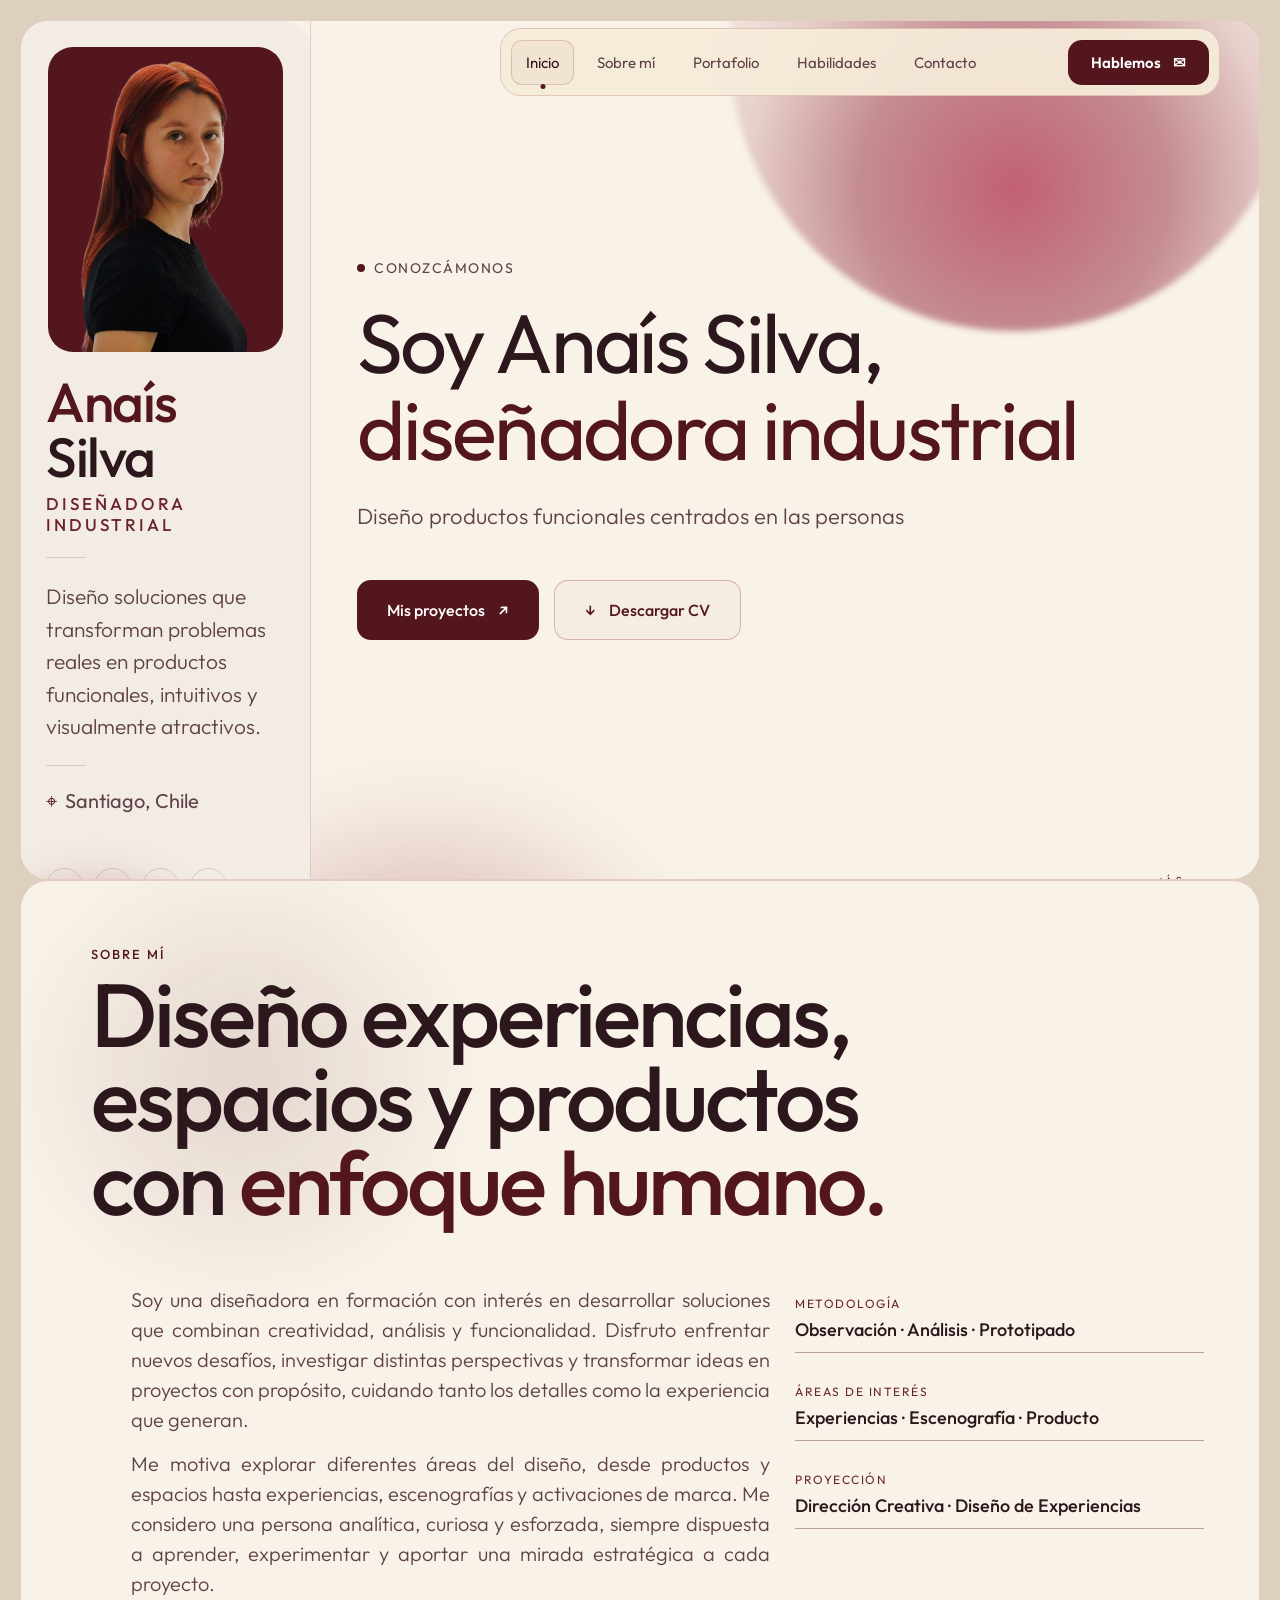
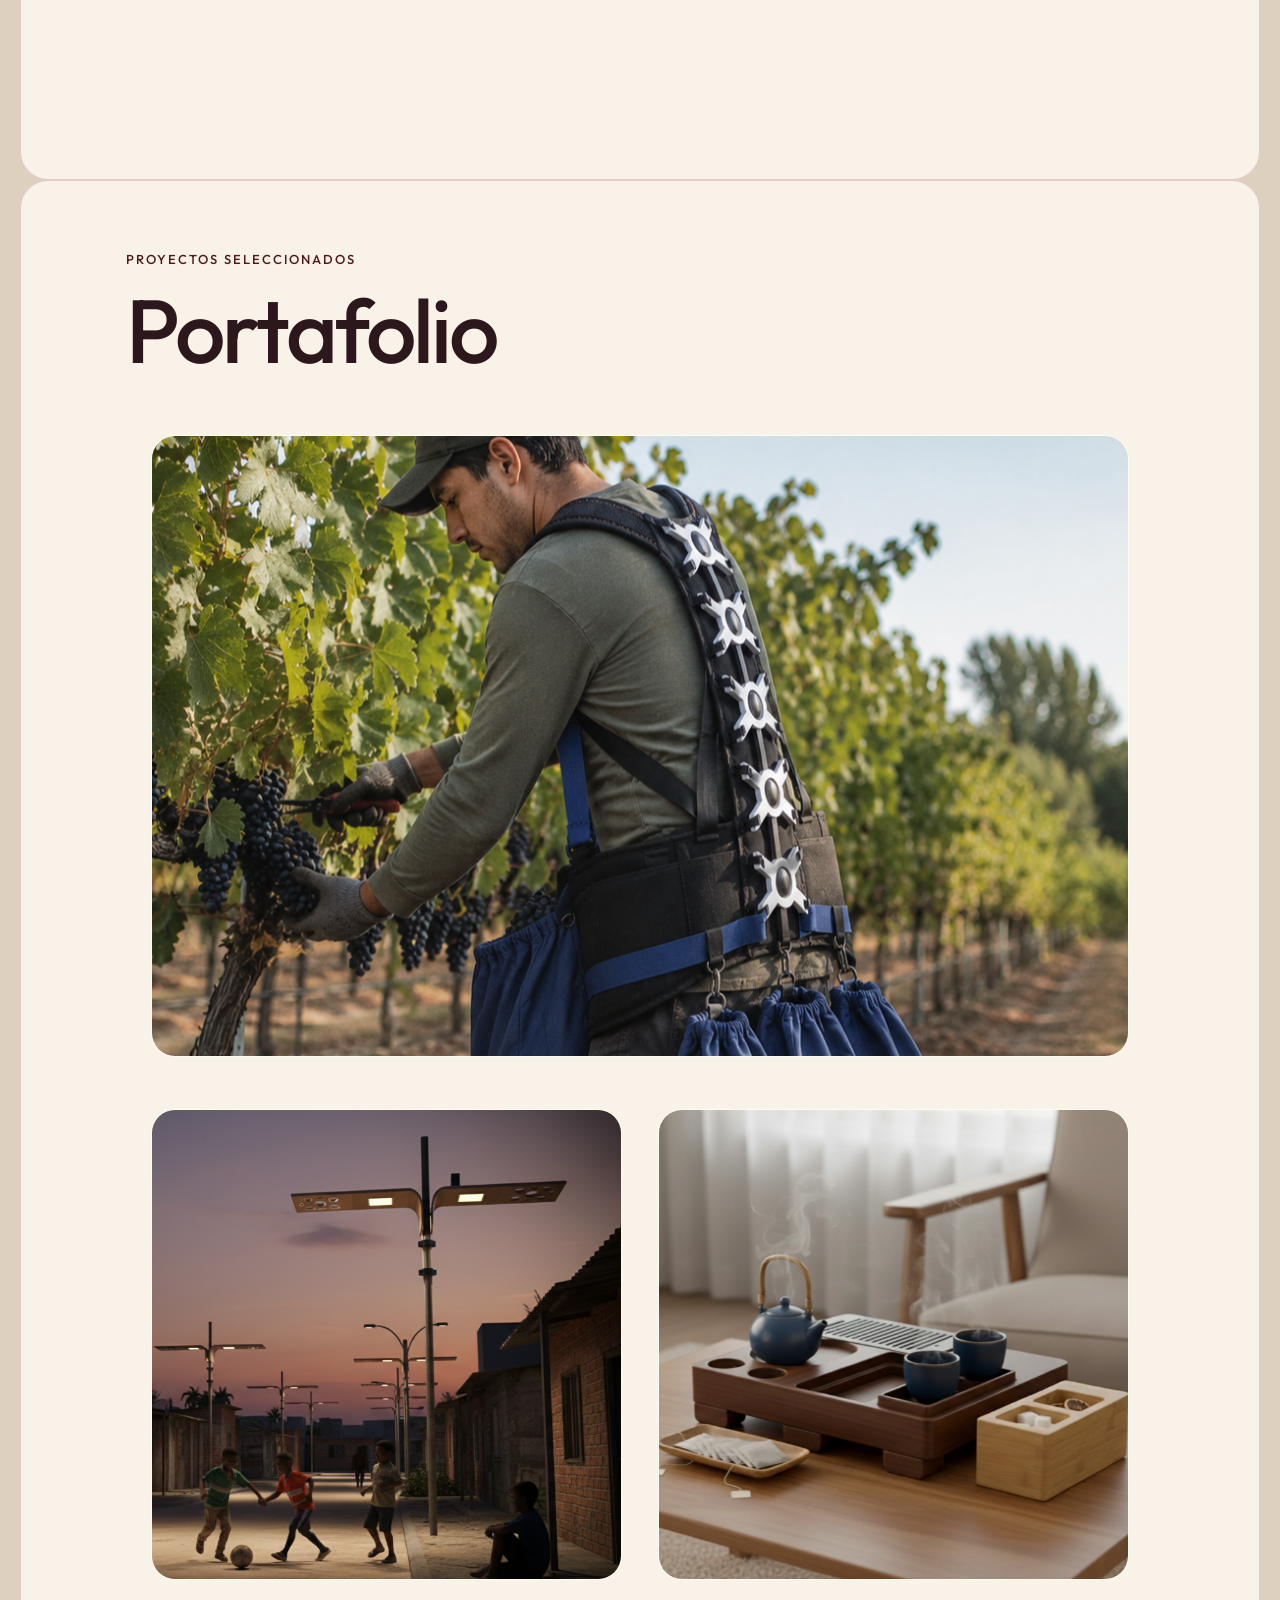
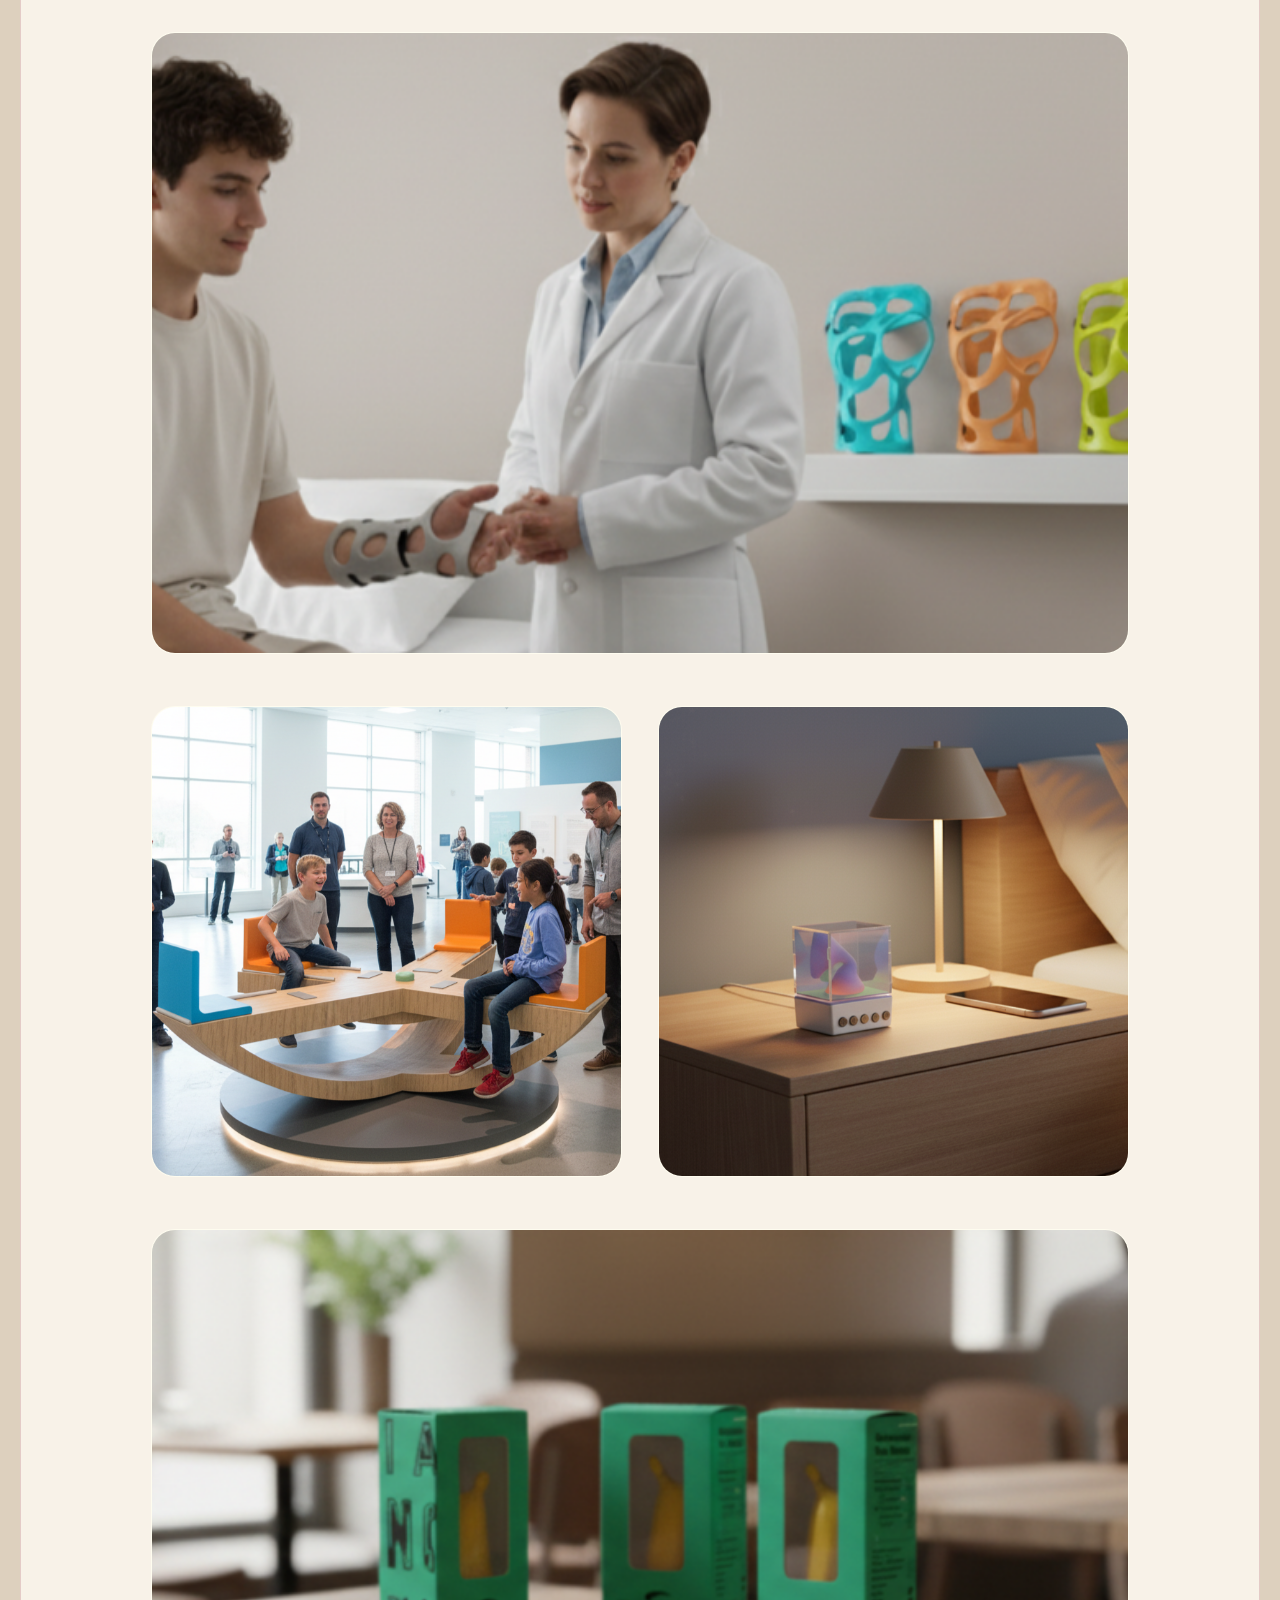
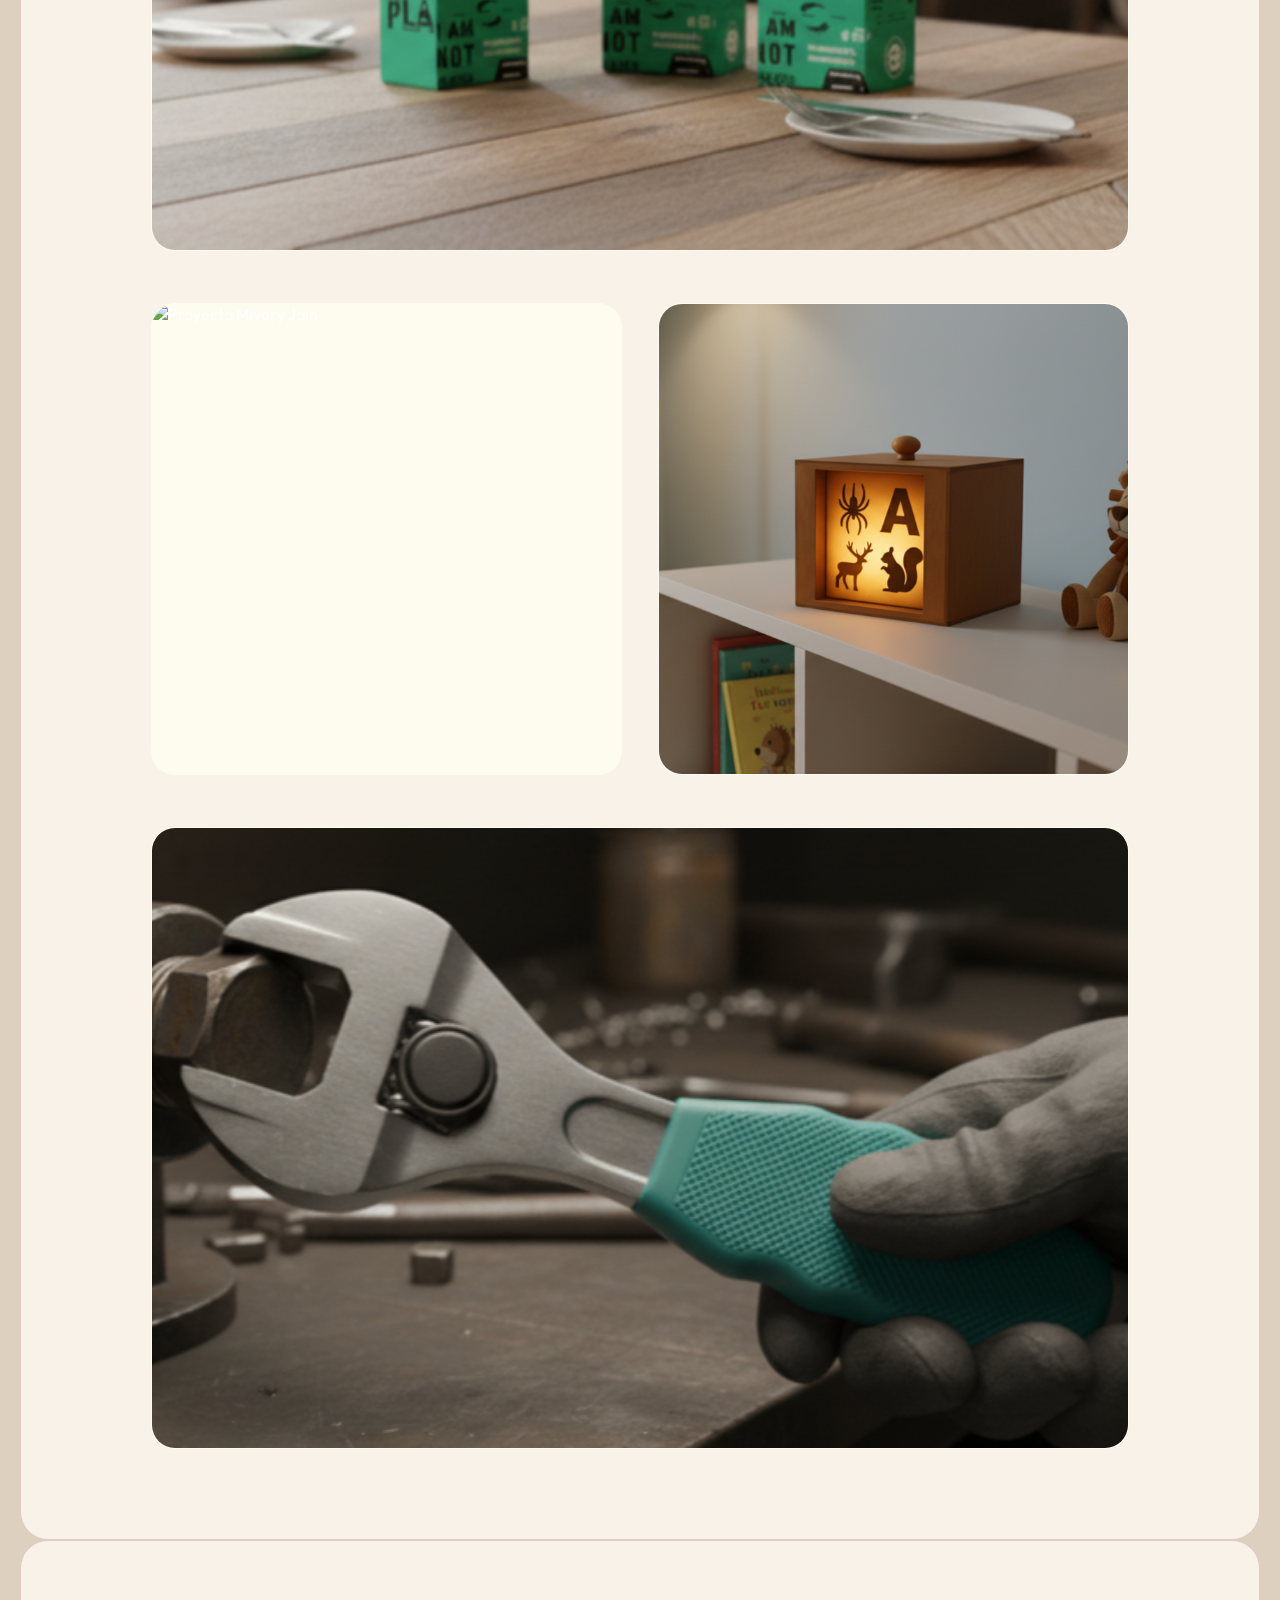
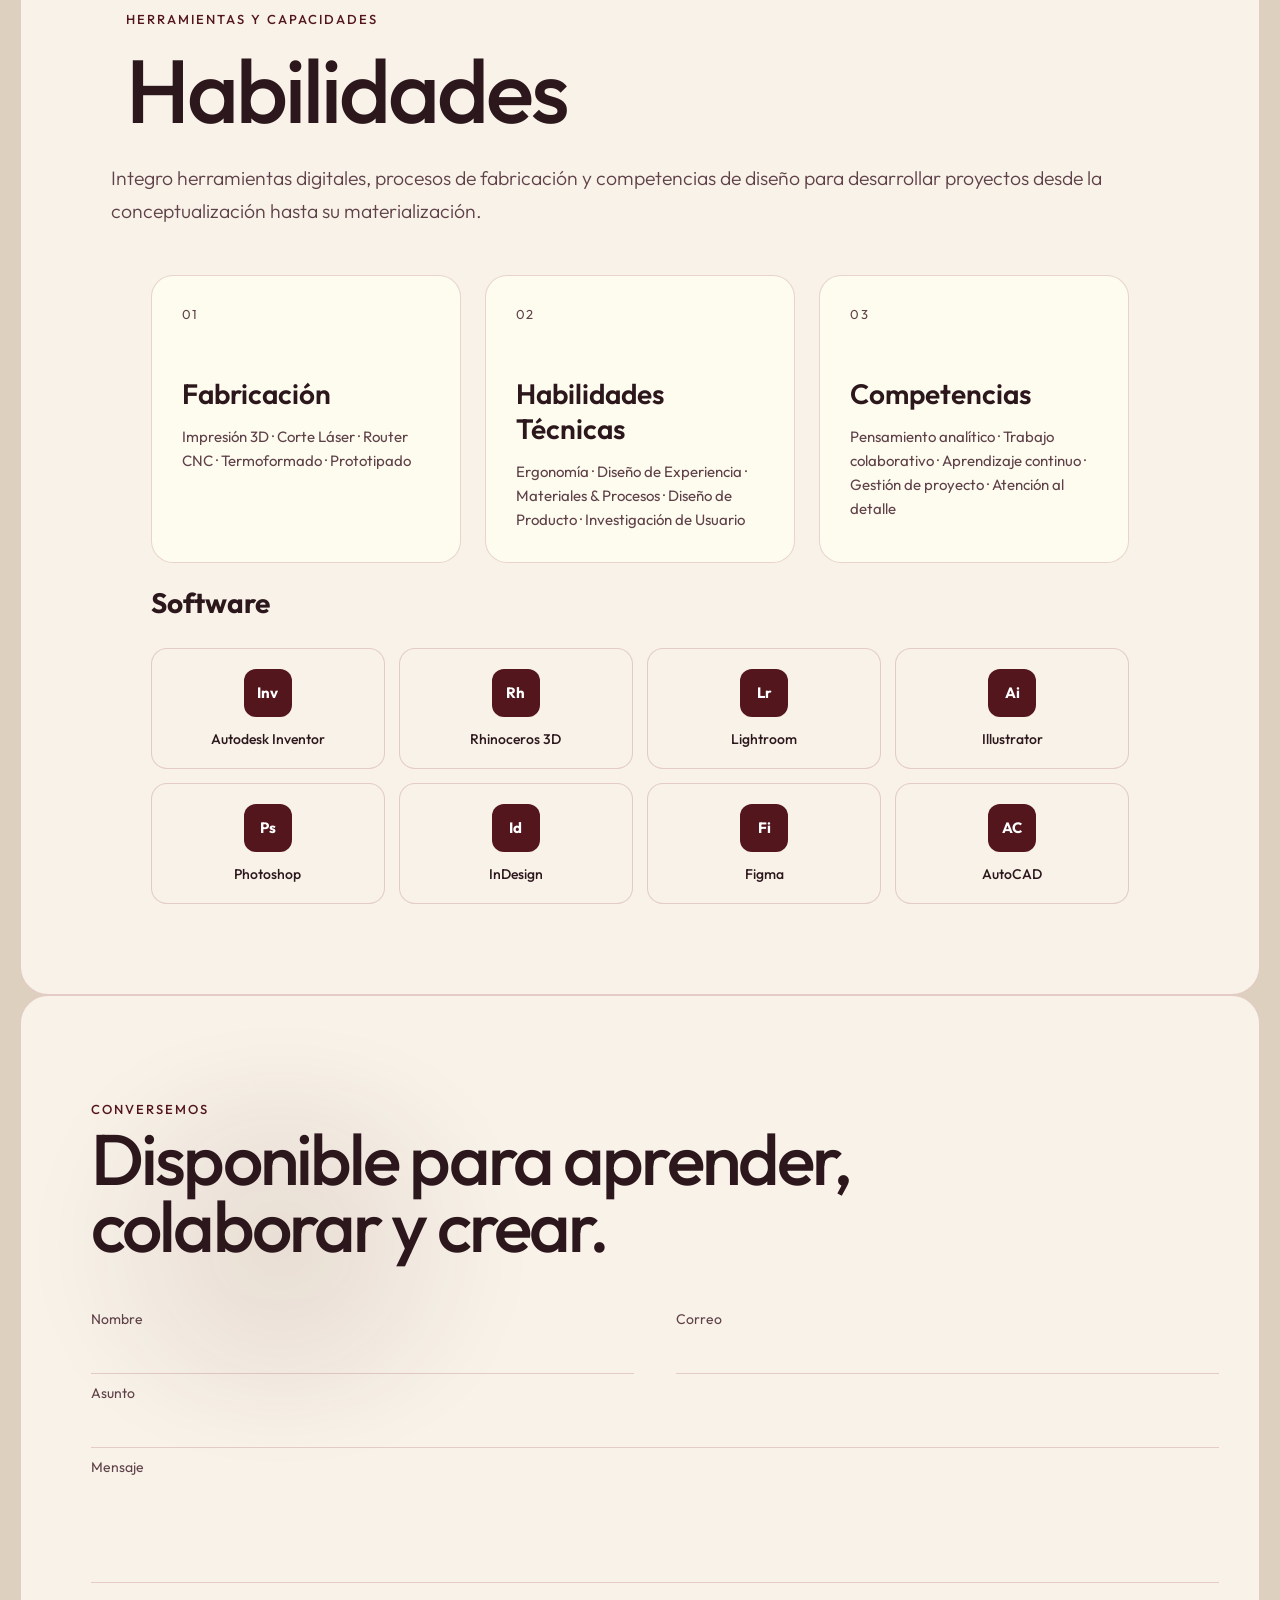
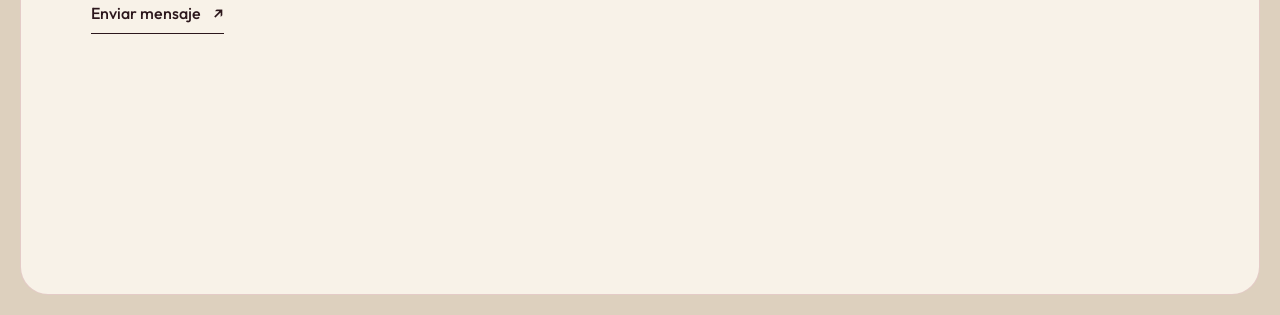
==== index.html @ 1ff2b10d "Primer versión del portafolio" ====
<!DOCTYPE html>
<html lang="es">
<head>
    <meta charset="UTF-8">
    <meta name="viewport" content="width=device-width, initial-scale=1.0">
    <meta
        name="description"
        content="Portafolio profesional de Anaís Silva, diseñadora industrial."
    >

    <title>Portafolio | Anaís Silva</title>

    <link rel="preconnect" href="https://fonts.googleapis.com">
    <link rel="preconnect" href="https://fonts.gstatic.com" crossorigin>
    <link
        href="https://fonts.googleapis.com/css2?family=Outfit:wght@300;400;500;600;700&display=swap"
        rel="stylesheet"
    >

    <link rel="stylesheet" href="css/style.css">
</head>

<body>
    <!-- Menú único: conserva siempre el mismo orden al bajar -->
    <header class="site-header">
        <nav class="navigation" aria-label="Navegación principal">
            <a href="#inicio" class="nav-link active">Inicio</a>
            <a href="#sobre-mi" class="nav-link">Sobre mí</a>
            <a href="#portafolio" class="nav-link">Portafolio</a>
            <a href="#habilidades" class="nav-link">Habilidades</a>
            <a href="#contacto" class="nav-link">Contacto</a>
        </nav>

        <a href="mailto:silvaanais055@gmail.com" class="header-button">
            <span>Hablemos</span>
            <span aria-hidden="true">✉</span>
        </a>
    </header>

    <main class="portfolio">

        <!-- INICIO -->
        <section class="home-section" id="inicio">
            <div class="portfolio-panel">

                <aside class="sidebar">
                    <div class="profile-card">
                        <div class="sidebar-light"></div>

                        <div class="profile-image">
                            <img
                                src="img/perfil-anais.png"
                                alt="Retrato de Anaís Silva"
                            >
                        </div>

                        <div class="profile-info">
                            <h1 class="profile-name">
                                <span>Anaís</span> Silva     
                            </h1>

                            <p class="profile-role">
                                Diseñadora Industrial
                            </p>

                            <div class="profile-line"></div>

                            <p class="profile-description">
                                Diseño soluciones que transforman problemas reales
                                en productos funcionales, intuitivos y visualmente atractivos.
                            </p>

                            <div class="profile-line"></div>

                            <p class="profile-location">
                                <span aria-hidden="true">⌖</span>
                                Santiago, Chile
                            </p>

<div class="profile-bottom">

                            <div class="social-links">
                                <a href="https://www.linkedin.com/in/anais-silva-b38b3421a/" class="social-link" aria-label="LinkedIn">in</a>
                                <a href="https://www.instagram.com/_siana.ab/" class="social-link" aria-label="Instagram">ig</a>
                                <a href="https://www.behance.net/siana" class="social-link" aria-label="Behance">Bē</a>
                                <a
                                    href="mailto:abs.siana@gmail.com"
                                    class="social-link"
                                    aria-label="Correo electrónico"
                                >✉</a>
                            </div>

                            <a href="#contacto" class="sidebar-button">
                                <span>Hablemos</span>
                                <span aria-hidden="true">↗</span>
                            </a>

                            <div class="theme-control">
                                <span aria-hidden="true">☾</span>

                                <button
                                    class="theme-switch"
                                    id="themeSwitch"
                                    type="button"
                                    aria-label="Cambiar tema"
                                    aria-pressed="false"
                                >
                                    <span class="theme-switch-circle"></span>
                                </button>

                                <span aria-hidden="true">☀</span>
                            </div>
                        </div>
                        </div>
                    </div>
                </aside>

                <div class="main-content">
                    <div class="hero-light hero-light-top"></div>
                    <div class="hero-light hero-light-bottom"></div>

                    <div class="hero-content">
                        <p class="hero-eyebrow">
                            <span></span>
                            Conozcámonos
                        </p>

                        <h2 class="hero-title">
                            Soy Anaís Silva,<br>
                            <span>diseñadora industrial</span><br>
                        </h2>

                        <p class="hero-description">
                            Diseño productos funcionales centrados en las personas
                        </p>

                        <div class="hero-actions">
                            <a href="#portafolio" class="primary-button">
                                <span>Mis proyectos</span>
                                <span aria-hidden="true">↗</span>
                            </a>

                            <a
                                href="assets/cv-anais-silva.pdf"
                                class="secondary-button"
                                download="CV-Anais-Silva.pdf"
                            >
                                <span aria-hidden="true">↓</span>
                                <span>Descargar CV</span>
                            </a>
                        </div>
                    </div>

                    <a
                        href="#sobre-mi"
                        class="scroll-indicator"
                        aria-label="Ir a Sobre mí"
                    >
                        <svg
                            class="scroll-text"
                            viewBox="0 0 120 120"
                            aria-hidden="true"
                        >
                            <defs>
                                <path
                                    id="circlePath"
                                    d="M 60,60
                                       m -43,0
                                       a 43,43 0 1,1 86,0
                                       a 43,43 0 1,1 -86,0"
                                />
                            </defs>

                            <text>
                                <textPath href="#circlePath">
                              · CONOCE MÁS SOBRE MÍ · CONOCE MÁS SOBRE MÍ 
                                </textPath>
                            </text>
                        </svg>

                        <span class="scroll-arrow">↓</span>
                    </a>
                </div>
            </div>
        </section>

        <!-- SOBRE MÍ -->
        <section id="sobre-mi" class="content-section about-section">
            <div class="section-inner">
                <div class="about-heading">
                    <p class="section-label">Sobre mí</p>
                    <h2>
    Diseño experiencias, espacios y productos con
    <span class="about-accent">enfoque humano.</span>
</h2>
                </div>

                <div class="about-content">
                    <div class="about-text">
                        <p>
                         Soy una diseñadora en formación con interés en desarrollar soluciones que 
                         combinan creatividad, análisis y funcionalidad. Disfruto enfrentar nuevos desafíos, investigar 
                         distintas perspectivas y transformar ideas en proyectos con propósito, cuidando tanto los 
                         detalles como la experiencia que generan.
                         
                        </p>

                        <p>
                            Me motiva explorar diferentes áreas del diseño, desde productos y espacios hasta 
                            experiencias, escenografías y activaciones de marca. Me considero una persona analítica, 
                            curiosa y esforzada, siempre dispuesta a aprender, experimentar y aportar una mirada 
                            estratégica a cada proyecto.
                            
                        </p>
                    </div>

                    <div class="about-data">
                        <div>
                            <span>Metodología</span>
                            <strong>Observación · Análisis · Prototipado</strong>
                        </div>

                        <div>
                            <span>Áreas de interés</span>
                            <strong>Experiencias · Escenografía · Producto</strong>
                        </div>

                        <div>
                            <span>Proyección</span>
                            <strong>Dirección Creativa · Diseño de Experiencias</strong>
                        </div>
                    </div>
                </div>
            </div>
        </section>

       <!-- PORTAFOLIO -->
<section id="portafolio" class="content-section portfolio-section">
    <div class="section-inner">

        <p class="section-label">Proyectos seleccionados</p>
        <h2 class="section-title">Portafolio</h2>

        <div class="projects-grid">

            <!-- PROYECTO 1 -->
            <a href="proyecto-sara.html" class="project-card project-wide">
                <img
                    src="img/proyecto-sara.png"
                    alt="Proyecto SARA"
                >

                <div class="project-overlay">
                    <span class="project-category">
                        Diseño Industrial
                    </span>

                    <h3>SARA</h3>

                    <p>
                    Sistema de Asistencia y Redistribución Agrícola diseñado para reducir la carga física durante 
                    la cosecha mediante una distribución ergonómica del peso y un sistema de recambio rápido de sacos.
                    </p>

                    <span class="project-link">
                        Ver proyecto ↗
                    </span>
                </div>
            </a>

            <!-- PROYECTO 2 -->
            <a href="proyecto-modulo.html" class="project-card">
                <img
                    src="img/Proyecto-Lumbra.png"
                    alt="Proyecto Lumbra"
                >

                <div class="project-overlay">
                    <span class="project-category">
                        Diseño Urbano
                    </span>

                    <h3>Lumbra</h3>

                    <p>
                   Sistema de iluminación urbana diseñado para mejorar la seguridad, la orientación y la experiencia 
                   de las personas en espacios públicos mediante una solución funcional e integrada.
                    </p>

                    <span class="project-link">
                        Ver proyecto ↗
                    </span>
                </div>
            </a>

            <!-- PROYECTO 3 -->
            <a href="proyecto-purificador.html" class="project-card">
                <img
                    src="img/Proyecto-AromaZen.png"
                    alt="Proyecto AromaZen"
                >

                <div class="project-overlay">
                    <span class="project-category">
                        Diseño de Producto
                    </span>

                    <h3>AromaZen</h3>

                    <p>
                        Base para té diseñada para combinar comodidad, funcionalidad y elegancia, mejorando la experiencia
                        de servir y disfrutar cada infusión. Su propuesta integra estética y practicidad en un objeto de uso cotidiano.
                    </p>

                    <span class="project-link">
                        Ver proyecto ↗
                    </span>
                </div>
            </a>
            <!-- PROYECTO 4 -->
            <a href="proyecto-sara.html" class="project-card project-wide">
                <img
                    src="img/Proyecto-morpho.png"
                    alt="Proyecto Morpho"
                >

                <div class="project-overlay">
                    <span class="project-category">
                        Diseño para la Salud
                    </span>

                    <h3>Morpho</h3>

                    <p>
                    Dispositivo orientado al bienestar y la rehabilitación física, diseñado para fortalecer 
                    la interacción entre profesionales de la salud y pacientes mediante una experiencia de uso más cercana y funcional.
                    </p>

                    <span class="project-link">
                        Ver proyecto ↗
                    </span>
                </div>
            </a>
     
            <!-- PROYECTO 5 -->
            <a href="proyecto-sara.html" class="project-card">
                <img
                    src="img/proyecto-mim.png"
                    alt="Proyecto Equilibra-T"
                >

                <div class="project-overlay">
                    <span class="project-category">
                        Diseño Educativo
                    </span>

                    <h3>Equilibra-T</h3>

                    <p>
                    Rediseño de un módulo interactivo para el Museo Interactivo Mirador (MIM), enfocado 
                    en mejorar la interacción, la accesibilidad y la experiencia de los visitantes.
                    </p>

                    <span class="project-link">
                        Ver proyecto ↗
                    </span>
                </div>
            </a>
            
            <!-- PROYECTO 6 -->
            <a href="proyecto-sara.html" class="project-card">
                <img
                    src="img/Proyecto-SoundZ.png"
                    alt="Proyecto SoundZ"
                >

                <div class="project-overlay">
                    <span class="project-category">
                        Fabricación Digital
                    </span>

                    <h3>SoundZ</h3>

                    <p>
                    Parlante desarrollado como proyecto de fabricación digital, integrando procesos como 
                    corte CNC Router, corte láser, impresión 3D y termoformado para explorar distintas tecnologías
                   de manufactura aplicadas al desarrollo de un producto funcional.
                    </p>

                    <span class="project-link">
                        Ver proyecto ↗
                    </span>
                </div>
            </a>

            <!-- PROYECTO 7 -->
            <a href="proyecto-sara.html" class="project-card project-wide">
                <img
                    src="img/Proyecto-Packaging.png"
                    alt="Proyecto Not Plastic"
                >

                <div class="project-overlay">
                    <span class="project-category">
                        Desarrollo de Packaging
                    </span>

                    <h3>Not Plastic</h3>

                    <p>
                    Sistema de packaging reutilizable que busca reducir el uso de plásticos de un solo 
                    uso mediante materiales más responsables y una identidad visual consciente.
                    </p>

                    <span class="project-link">
                        Ver proyecto ↗
                    </span>
                </div>
            </a>

            <!-- PROYECTO 8 -->
            <a href="proyecto-sara.html" class="project-card">
                <img
                    src="img/proyecto-mivoryjoin.png"
                    alt="Proyecto Mivory Join"
                >

                <div class="project-overlay">
                    <span class="project-category">
                        Diseño de Juegos
                    </span>

                    <h3>Mivory Join</h3>

                    <p>
                    Juego de mesa educativo que combina equilibrio, coordinación y conocimientos generales. 
                    Los participantes incorporan nuevas piezas al responder correctamente, promoviendo el aprendizaje a través del juego.
                    </p>

                    <span class="project-link">
                        Ver proyecto ↗
                    </span>
                </div>
            </a>

            <!-- PROYECTO 9 -->
            <a href="proyecto-sara.html" class="project-card">
                <img
                    src="img/Proyecto-ilumini.png"
                    alt="Proyecto Ilumini"
                >

                <div class="project-overlay">
                    <span class="project-category">
                        Diseño de Iluminación
                    </span>

                    <h3>Ilumini</h3>

                    <p>
                    Lámpara infantil diseñada para estimular el aprendizaje y la imaginación. 
                    Sus cuatro caras incorporan letras y animales, transformando la iluminación en una experiencia lúdica y educativa.
                    </p>

                    <span class="project-link">
                        Ver proyecto ↗
                    </span>
                </div>
            </a>

            <!-- PROYECTO 10 -->
            <a href="proyecto-sara.html" class="project-card project-wide">
                <img
                    src="img/Proyecto-llave.png"
                    alt="Proyecto Llave Inglesa"
                >

                <div class="project-overlay">
                    <span class="project-category">
                        Rediseño Ergonómico
                    </span>

                    <h3>Llave Inglesa</h3>

                    <p>
                    Rediseño ergonómico de una llave inglesa orientado a mejorar el agarre, la comodidad y 
                    la eficiencia durante su uso, optimizando la interacción entre la herramienta y el usuario.
                    </p>

                    <span class="project-link">
                        Ver proyecto ↗
                    </span>
                </div>
            </a>

        </div>
    </div>
</section>

       <!-- HABILIDADES -->
<section id="habilidades" class="content-section skills-section">
    <div class="section-inner">

        <p class="section-label">Herramientas y capacidades</p>
        <h2 class="section-title">Habilidades</h2>

        <p class="section-placeholder">
            Integro herramientas digitales, procesos de fabricación y competencias
            de diseño para desarrollar proyectos desde la conceptualización hasta
            su materialización.
        </p>

        <!-- TRES BLOQUES PRINCIPALES -->
        <div class="skills-categories">

            <article class="skills-category-card">
                <span class="skills-number">01</span>
                <h3>Fabricación</h3>
                <p>
              Impresión 3D · Corte Láser · Router CNC · Termoformado · Prototipado
                </p>
            </article>

            <article class="skills-category-card">
                <span class="skills-number">02</span>
                <h3>Habilidades Técnicas</h3>
                <p>
                    Ergonomía · Diseño de Experiencia · Materiales & Procesos · Diseño de Producto · Investigación de Usuario
                </p>
            </article>

            <article class="skills-category-card">
                <span class="skills-number">03</span>
                <h3>Competencias</h3>
                <p>
                    Pensamiento analítico · Trabajo colaborativo · Aprendizaje continuo · Gestión de proyecto · Atención al detalle
                </p>
            </article>

        </div>

        <!-- BLOQUE HORIZONTAL DE SOFTWARE -->
        <div class="software-panel">

            <div class="software-heading">
                <h3>Software</h3>
            </div>

            <div class="software-grid">

                <div class="software-card">
                    <span class="software-icon">Inv</span>
                    <span>Autodesk Inventor</span>
                </div>

                <div class="software-card">
                    <span class="software-icon">Rh</span>
                    <span>Rhinoceros 3D</span>
                </div>

                <div class="software-card">
                    <span class="software-icon">Lr</span>
                    <span>Lightroom</span>
                </div>

                <div class="software-card">
                    <span class="software-icon">Ai</span>
                    <span>Illustrator</span>
                </div>

                <div class="software-card">
                    <span class="software-icon">Ps</span>
                    <span>Photoshop</span>
                </div>

                <div class="software-card">
                    <span class="software-icon">Id</span>
                    <span>InDesign</span>
                </div>

                <div class="software-card">
                    <span class="software-icon">Fi</span>
                    <span>Figma</span>
                </div>

                <div class="software-card">
                    <span class="software-icon">AC</span>
                    <span>AutoCAD</span>
                </div>

            </div>
        </div>

    </div>
</section>

        <!-- CONTACTO -->
<section id="contacto" class="content-section contact-section">
    <div class="section-inner">

        <p class="section-label">Conversemos</p>

        <h2 class="contact-title">
            Disponible para aprender, colaborar y crear.
        </h2>

        <form class="contact-form">

            <div class="contact-row">

                <div class="form-group">
                    <label for="nombre">Nombre</label>
                    <input
                        type="text"
                        id="nombre"
                        name="nombre"
                        required
                    >
                </div>

                <div class="form-group">
                    <label for="correo">Correo</label>
                    <input
                        type="email"
                        id="correo"
                        name="correo"
                        required
                    >
                </div>

            </div>

            <div class="form-group">
                <label for="asunto">Asunto</label>
                <input
                    type="text"
                    id="asunto"
                    name="asunto"
                    required
                >
            </div>

            <div class="form-group">
                <label for="mensaje">Mensaje</label>
                <textarea
                    id="mensaje"
                    name="mensaje"
                    rows="5"
                    required
                ></textarea>
            </div>

            <button type="submit" class="contact-button">
                <span>Enviar mensaje</span>
                <span aria-hidden="true">↗</span>
            </button>

        </form>

    </div>
</section>
    </main>

    <script src="js/script.js"></script>
</body>
</html>
---- css/style.css ----
:root {
    --background: #080808;
    --panel: #101010;
    --sidebar: #171717;
    --surface: #202020;
    --text-primary: #f4f2f7;
    --text-secondary: #a8a5ad;
    --text-muted: #77737d;
    --border: rgba(255, 255, 255, 0.1);
    --accent: #c6a1ff;
    --accent-light: #e3d2ff;
    --accent-dark: #8f5de1;
    --shadow-accent: rgba(175, 124, 255, 0.3);
    --glow-strong: rgba(198, 161, 255, 0.72);
    --glow-medium: rgba(143, 93, 225, 0.40);
    --glow-soft: rgba(143, 93, 225, 0.14);
    --glow-sidebar: rgba(198, 161, 255, 0.55);

    --header-background: rgba(16, 16, 16, 0.88);
}

body.light-theme {
    --background: #DDD0BE;
    --panel: #F8F2E8;
    --sidebar: #F2ECE4;
    --surface: #FEFCEF;
    --text-primary: #2c171c;
    --text-secondary: #5f4149;
    --text-muted: #866a70;
    --border: rgba(125, 0, 28, 0.16);
    --accent: #53161D;
    --accent-light: #6D232C;
    --accent-dark: #3E000C;
    --shadow-accent: rgba(83, 22, 29, 0.18);

    --glow-strong: rgba(178, 55, 83, 0.78);
    --glow-medium: rgba(125, 0, 28, 0.42);
    --glow-soft: rgba(125, 0, 28, 0.14);
    --glow-sidebar: rgba(177, 49, 80, 0.70);

    --header-background: rgba(246, 235, 217, 0.94);
}

* { margin: 0; padding: 0; box-sizing: border-box; }
html { scroll-behavior: smooth; scroll-padding-top: 0px; }
body {
    min-height: 100vh;
    overflow-x: hidden;
    background: var(--background);
    color: var(--text-primary);
    font-family: "Outfit", sans-serif;
    transition: background-color .35s ease, color .35s ease;
}
a { color: inherit; text-decoration: none; }
button, a { -webkit-tap-highlight-color: transparent; }

/* MENÚ */
.site-header {
    position: fixed;
    top: 28px;
    left: 500px;
    right: 60px;

    z-index: 100;
    height: 68px;

    display: flex;
    align-items: center;
justify-content: space-between;
    gap: 24px;

    width: auto;

    padding: 9px 36px 9px 30px; /* arriba | derecha | abajo | izquierda */

    background: var(--header-background);
    border: 1px solid var(--border);
    border-radius: 21px;

    backdrop-filter: blur(16px);
    -webkit-backdrop-filter: blur(16px);
}
.navigation { display: flex; align-items: center; gap: 8px;    width: auto;
    flex: none; }
    
.nav-link {
    position: relative;
    padding: 12px 14px;
    color: var(--text-secondary);
    font-size: 15px;
    border: 1px solid transparent;
    border-radius: 11px;
    transition: .22s ease;
}
.nav-link:hover, .nav-link.active {
    color: var(--text-primary);
    border-color: var(--border);
    background: rgba(125, 0, 28, .035);
}
.nav-link.active::after {
    content: "";
    position: absolute;
    left: 50%;
    bottom: -5px;
    width: 5px;
    height: 5px;
    border-radius: 50%;
    background: var(--accent);
    transform: translateX(-50%);
}
.header-button {
    display: inline-flex;
    align-items: center;
    gap: 12px;
    padding: 13px 23px;
    color: #fff;
    background: var(--accent);
    border-radius: 14px;
    font-size: 15px;
    font-weight: 600;
    transition: .22s ease;
    margin-left: auto;
    margin-right: 0;
}
.header-button:hover { transform: translateY(-2px); box-shadow: 0 12px 28px var(--shadow-accent); }

/* PRIMERA PANTALLA */
.portfolio { padding: 20px; }
.home-section { height: calc(100dvh - 40px); min-height: 680px; }
.portfolio-panel {
    width: 100%;
    height: 100%;
    display: grid;
    grid-template-columns: 290px minmax(0, 1fr);
    background: var(--panel);
    border: 1px solid var(--border);
    border-radius: 28px;
    overflow: hidden;
}

/* SIDEBAR */
.sidebar {
    position: relative;
    z-index: 3;
    height: 100%;
    padding: 0;
    border-right: 1px solid var(--border);
}
.profile-card {
    position: relative;
    width: 100%;
    height: 100%;
    display: flex;
    flex-direction: column;
    align-items: center;
    padding: 26px 25px 20px;
    background: var(--sidebar);
    border-radius: 27px;
    overflow: hidden;
}

.sidebar-light {
    position: absolute;
    left: -65px;
    bottom: -120px;
    width: 280px;
    height: 280px;
    border-radius: 50%;

    background: radial-gradient(
        circle,
        var(--glow-sidebar) 0%,
        var(--glow-medium) 42%,
        transparent 72%
    );

    filter: blur(18px);
    pointer-events: none;
}

.profile-image {
    position: relative;
    z-index: 2;
    width: 235px;
    height: 305px;
    flex: 0 0 auto;
    display: flex;
    justify-content: center;
    align-items: flex-end;
    background: var(--accent);
    border-radius: 25px;
    overflow: hidden;
}
.profile-image img {
    width: 100%;
    height: 100%;
    object-fit: contain;
    object-position: center bottom;
    display: block;
    transform: translateY(7px);
}
.profile-info { position: relative; z-index: 2; width: 100%; }
.profile-name {
    margin-top: 22px;
    font-size: clamp(52px, 4.3vw, 60px);
    font-weight: 500;
    line-height: 1;
    letter-spacing: -1.4px;
}
.profile-name span { color: var(--accent); }
.profile-role {
    margin-top: 9px;
    color: var(--accent-light);
    font-size: 17px;
    font-weight: 500;
    letter-spacing: 3px;
    text-transform: uppercase;
}
.profile-line { width: 40px; height: 1px; margin: 22px 0; background: var(--border); }
.profile-description {
    max-width: 330px;
    color: var(--text-secondary);
    font-size: 21px;
    font-weight: 300;
    line-height: 1.55;
}
.profile-location {
    display: flex;
    align-items: center;
    gap: 8px;
    color: var(--text-secondary);
    font-size: 20px;
}

.profile-bottom {
    margin-top: 45px;
}

.profile-location span { color: var(--accent); }
.social-links { display: flex; align-items: center; gap: 11px; margin-top: 55px; }
.social-link {
    width: 37px;
    height: 37px;
    display: grid;
    place-items: center;
    color: var(--text-secondary);
    font-size: 12px;
    font-weight: 500;
    border: 1px solid var(--border);
    border-radius: 50%;
    transition: .22s ease;
}
.social-link:hover { color: #fff; background: var(--accent); border-color: var(--accent); transform: translateY(-2px); }
.sidebar-button {
    width: 100%;
    display: flex;
    justify-content: space-between;
    align-items: center;
    margin-top: 20px;
    padding: 13px 17px;
    color: #fff;
    font-size: 14px;
    background: var(--accent);
    border: 0;
    border-radius: 14px;
    transition: .22s ease;
}
.sidebar-button:hover { transform: translateY(-2px); box-shadow: 0 10px 25px var(--shadow-accent); }
.theme-control {
    display: flex;
    justify-content: center;
    align-items: center;
    gap: 9px;
    margin-top: 15px;
    color: var(--text-secondary);
    font-size: 14px;
}
.theme-switch {
    position: relative;
    width: 48px;
    height: 25px;
    padding: 0;
    background: #27252b;
    border: 1px solid var(--border);
    border-radius: 20px;
    cursor: pointer;
}
.theme-switch-circle {
    position: absolute;
    top: 2px;
    left: 3px;
    width: 19px;
    height: 19px;
    background: var(--accent);
    border-radius: 50%;
    box-shadow: 0 0 12px var(--shadow-accent);
    transition: transform .3s ease;
}
body.light-theme .theme-switch-circle { transform: translateX(22px); }

/* HERO */
.main-content {
    position: relative;
    min-width: 0;
    height: 100%;
    padding: 118px 48px 38px;
    background: var(--panel);
    overflow: hidden;
}
.hero-light { position: absolute; border-radius: 50%; pointer-events: none; }
.hero-light-top {
    top: -260px;
    right: -40px;
    width: 570px;
    height: 570px;

    background: radial-gradient(
        circle at 50% 75%,
        var(--glow-strong) 0%,
        var(--glow-medium) 30%,
        var(--glow-soft) 52%,
        transparent 72%
    );

    filter: blur(3px);
}

.hero-light-bottom {
    left: -195px;
    bottom: -360px;
    width: 620px;
    height: 620px;

     background: radial-gradient(
        circle,
        var(--glow-medium),
        transparent 68%
    );
    filter: blur(34px);
}
.hero-content {
    position: relative;
    z-index: 2;
    width: min(900px, 90%);
    margin-top: 120px;
    margin-left: -0.2%;
}
.hero-eyebrow {
    display: flex;
    align-items: center;
    gap: 9px;
    color: var(--text-secondary);
    font-size: 14px;
    text-transform: uppercase;
    letter-spacing: 1.5px;
}
.hero-eyebrow span { width: 8px; height: 8px; background: var(--accent); border-radius: 50%; }
.hero-title {
    margin-top: 23px;
    color: var(--text-primary);
    font-size: clamp(80px, 6.5vw, 110px);
    font-weight: 400;
    line-height: 1.04;
    letter-spacing: -2.7px;
}
.hero-title span { color: var(--accent); }
.hero-description {
    max-width: 560px;
    margin-top: 27px;
    color: var(--text-secondary);
    font-size: 22px;
    font-weight: 300;
    line-height: 1.5;
}
.hero-actions { display: flex; align-items: center; gap: 15px; margin-top: 47px; }
.primary-button, .secondary-button {
    min-height: 60px;
    display: inline-flex;
    justify-content: center;
    align-items: center;
    gap: 13px;
    padding: 0 30px;
    border-radius: 14px;
    font-size: 16px;
    font-weight: 500;
    transition: .22s ease;
}
.primary-button { color: #fff; background: var(--accent); }
.primary-button:hover { transform: translateY(-3px); box-shadow: 0 13px 32px var(--shadow-accent); }
.secondary-button { color: var(--accent); background: rgba(125,0,28,.025); border: 1px solid rgba(125,0,28,.25); }
.secondary-button:hover { background: rgba(125,0,28,.07); transform: translateY(-3px); }
.scroll-indicator {
    position: absolute;
    right: 15px;
    bottom: 20px;
    z-index: 3;
    width: 145px;
    height: 145px;
    display: grid;
    place-items: center;
    color: var(--accent-light);
}
.scroll-text { position: absolute; inset: 0; width: 100%; height: 100%; overflow: visible; animation: rotateText 15s linear infinite; }
.scroll-text text { fill: currentColor; font-size: 9px; letter-spacing: 1.25px; }
.scroll-arrow { font-size: 38px; animation: arrowMovement 1.8s ease-in-out infinite; }
@keyframes rotateText { to { transform: rotate(360deg); } }
@keyframes arrowMovement { 0%,100% { transform: translateY(-3px); } 50% { transform: translateY(5px); } }

/* SECCIONES */
.content-section {
    min-height: 100vh;
    display: flex;
    align-items: center;
    margin-top: 0px;
     scroll-margin-top: 0;
    padding: 70px 7vw 90px;
    background: var(--panel);
    border: 1px solid var(--border);
    border-radius: 28px;
}
.section-inner { width: min(1500px, 100%); margin: 0 auto;  transform: translateX(-40px);}  
.section-label { color: var(--accent); font-size: 13px; font-weight: 500; letter-spacing: 2px; text-transform: uppercase; }
.section-title, .about-heading h2 {
    max-width: 900px;
    margin-top: 18px;
    font-size: clamp(48px, 7vw, 92px);
    font-weight: 500;
    line-height: 1;
    letter-spacing: -3px;
}
.about-accent {
    color: var(--accent);
}
.section-placeholder { max-width: 1500px; margin-top: 28px; color: var(--text-secondary); font-size: 18px; font-weight: 300; line-height: 1.65; }
.about-content { display: grid; grid-template-columns: 1.4fr 1fr; gap: 120px; margin-top: 25px; }
.about-text { display: grid; gap: 24px; color: var(--text-secondary); font-size: 20px; font-weight: 300; line-height: 1.65; }
.about-data { display: grid; gap: 20px; margin-left: 40px;}
.about-data div { display: grid; gap: 7px; padding: 20px 0; border-bottom: 1px solid color-mix(
        in srgb,
        var(--accent) 38%,
        transparent
    );
}
.about-data span { color: var(--accent-light); font-size: 12px; letter-spacing: 1.5px; text-transform: uppercase; }
.about-data strong { font-size: 18px; font-weight: 500; }

/* Ajuste automático para pantallas de escritorio bajas: todo queda visible */
@media (min-width: 961px) and (max-height: 790px) {
    .portfolio { padding: 14px; }
    .home-section { height: calc(100dvh - 28px); min-height: 620px; }
    .portfolio-panel { grid-template-columns: 335px minmax(0, 1fr); }
    .site-header { top: 22px; left: 420px; right: 28px; height: 64px; }
    .sidebar { padding: 0px; }
    .profile-card { padding: 20px 22px 14px; }
    .profile-image { width: 220px; height: 265px; }
    .profile-name { margin-top: 18px; font-size: 35px; }
    .profile-role { margin-top: 8px; font-size: 14px; }
    .profile-line { margin: 15px 0; }
    .profile-description { font-size: 15px; line-height: 1.5; }
    .social-links { margin-top: 14px; }
    .social-link { width: 34px; height: 34px; }
    .sidebar-button { margin-top: 14px; padding: 11px 15px; }
    .theme-control { margin-top: 10px; }
    .main-content { padding-top: 98px; }
    .hero-content { margin-top: 175px; }
    .hero-title { font-size: clamp(80px, 6.5vw, 110px); }
    .hero-description { margin-top: 20px; }
    .hero-actions { margin-top: 35px; }
}

@media (max-width: 1180px) {
    .portfolio-panel { grid-template-columns: 320px minmax(0, 1fr); }
    .site-header { left: 344px; right: 28px; }
    .navigation { gap: 0; }
    .nav-link { padding: 10px 9px; }
    .hero-content { width: 92%; margin-left: 25px; }
}

@media (max-width: 960px) {
    html { scroll-padding-top: 105px; }
    .portfolio { padding: 16px; }
    .home-section { height: auto; min-height: auto; }
    .site-header { top: 16px; left: 16px; right: 16px; }
    .portfolio-panel { display: block; height: auto; min-height: auto; overflow: visible; }
    .sidebar { height: auto; padding: 95px 16px 16px; border-right: none; border-bottom: 1px solid var(--border); }
    .profile-card { height: auto; min-height: auto; }
    .main-content { min-height: 760px; height: auto; padding: 80px 25px 40px; }
    .hero-content { width: 100%; margin-top: 80px; margin-left: 0; }
    .content-section { margin-top: 16px; padding: 135px 7vw 80px; }
}

@media (max-width: 760px) {
    .site-header { align-items: stretch; flex-direction: column; gap: 8px; height: auto; padding: 10px; }
    .navigation { width: 100%; overflow-x: auto; scrollbar-width: none; }
    .navigation::-webkit-scrollbar { display: none; }
    .nav-link { flex: 0 0 auto; }
    .header-button { display: none; }
    .sidebar { padding-top: 120px; }
}

@media (max-width: 650px) {
    .portfolio { padding: 0; }
    .site-header { top: 10px; left: 10px; right: 10px; border-radius: 18px; }
    .portfolio-panel, .content-section { border-left: none; border-right: none; border-radius: 0; }
    .sidebar { padding: 120px 14px 14px; }
    .profile-card { padding: 24px; }
    .profile-image { width: 190px; height: 245px; }
    .main-content { min-height: 760px; padding: 55px 22px 30px; }
    .hero-content { margin-top: 90px; }
    .hero-title { font-size: 43px; letter-spacing: -1.5px; }
    .hero-description { font-size: 16px; }
    .hero-actions { align-items: stretch; flex-direction: column; }
    .primary-button, .secondary-button { width: 100%; }
    .scroll-indicator { right: 22px; bottom: 25px; width: 90px; height: 90px; }
    .content-section { margin-top: 0; padding: 140px 24px 80px; }
    .section-title, .about-heading h2 { font-size: 48px; letter-spacing: -1.8px; }
    .about-content { grid-template-columns: 1fr; gap: 45px; margin-top: 50px; }
    .about-text { font-size: 18px; }
}

@media (prefers-reduced-motion: reduce) {
    html { scroll-behavior: auto; }
    *, *::before, *::after { animation-duration: .01ms !important; animation-iteration-count: 1 !important; scroll-behavior: auto !important; }
}

/* PORTAFOLIO */

.portfolio-section {
    background: var(--panel);
}

.projects-grid {
    width: calc(100% - 80px);
    max-width: 1450px;

    display: grid;
    grid-template-columns: repeat(2, minmax(0, 1fr));

    column-gap: 36px;
    row-gap: 52px;

    margin: 60px auto 0;
}

.project-card {
    position: relative;
    display: block;
    width: 100%;
    min-height: 470px;
    
    overflow: hidden;
    border-radius: 24px;
    background: var(--surface);
    text-decoration: none;
    color: white;
}

.project-card.project-wide {
    grid-column: 1 / -1;
    min-height: 620px;
}

.project-card img {
    width: 100%;
    height: 100%;
    min-height: 420px;
    display: block;
    object-fit: cover;
    transition:
        transform 0.6s ease,
        filter 0.4s ease;
}

.project-card.project-wide img{
    min-height: 620px;
}

.project-overlay {
    position: absolute;
    inset: 0;
    display: flex;
    flex-direction: column;
    justify-content: flex-end;
    padding: 32px;

    background: linear-gradient(
        to top,
        rgba(0, 0, 0, 0.92) 0%,
        rgba(0, 0, 0, 0.55) 48%,
        rgba(0, 0, 0, 0.05) 100%
    );

    opacity: 0;
    transition: opacity 0.4s ease;
}

.project-category {
    display: inline-block;
    width: fit-content;
    margin-bottom: 12px;
    padding: 7px 12px;

    border: 1px solid rgba(255, 255, 255, 0.4);
    border-radius: 999px;

    font-size: 12px;
    font-weight: 500;
    letter-spacing: 0.06em;
    text-transform: uppercase;
}

.project-overlay h3 {
    margin: 0 0 10px;
    font-size: clamp(28px, 3vw, 42px);
    line-height: 1;
    color: white;
}

.project-overlay p {
    max-width: 440px;
    margin: 0 0 20px;

    font-size: 15px;
    line-height: 1.6;
    color: rgba(255, 255, 255, 0.78);
}

.project-link {
    font-size: 14px;
    font-weight: 600;
    color: white;
}

.project-card:hover img {
    transform: scale(1.06);
    filter: brightness(0.75);
}

.project-card:hover .project-overlay {
    opacity: 1;
}

/* TABLET Y CELULAR */

@media (max-width: 850px) {
    .projects-grid {
        grid-template-columns: 1fr;
    }

    .project-overlay {
        opacity: 1;
    }
}

@media (max-width: 520px) {
    .project-card,
    .project-card img {
        min-height: 340px;
    }

    .project-overlay {
        padding: 24px;
    }
}

/* HABILIDADES */

.skills-categories {
    display: grid;
    grid-template-columns: repeat(3, minmax(0, 1fr));
    gap: 24px;
    margin: 48px auto 0;
    width: calc(100% - 80px);
    max-width: 1400px;
}

.skills-category-card {
    min-height: 260px;
    padding: 30px;
    border: 1px solid var(--border);
    border-radius: 22px;
    background: var(--surface);
}

.skills-number {
    display: block;
    margin-bottom: 54px;
    color: var(--text-secondary);
    font-size: 13px;
    letter-spacing: 0.12em;
}

.skills-category-card h3 {
    margin: 0 0 14px;
    color: var(--text-primary);
    font-size: 28px;
    font-weight: 600;
}

.skills-category-card p {
    margin: 0;
    color: var(--text-secondary);
    font-size: 15px;
    line-height: 1.6;
}

/* PANEL INFERIOR */

.software-panel {
     width: calc(100% - 80px);
    max-width: 1400px;
    margin: 22px auto 0;
}

.software-heading {
    margin-bottom: 28px;
}

.software-heading h3 {
    margin: 5px 0 0;
    color: var(--text-primary);
    font-size: 28px;
}

.software-grid {
    display: grid;
    grid-template-columns: repeat(4, minmax(0, 1fr));
    gap: 14px;
}

.software-card {
    min-height: 120px;
    padding: 20px 12px;
    display: flex;
    flex-direction: column;
    align-items: center;
    justify-content: center;
    gap: 13px;
    border: 1px solid var(--border);
    border-radius: 16px;
    background: var(--panel);
    color: var(--text-primary);
    text-align: center;
    transition:
        transform 0.3s ease,
        border-color 0.3s ease;
}

.software-card:hover {
    transform: translateY(-5px);
    border-color: var(--accent);
}

.software-icon {
    width: 48px;
    height: 48px;
    display: grid;
    place-items: center;
    border-radius: 12px;
    background: var(--accent);
    color: white;
    font-size: 15px;
    font-weight: 700;
}

.software-card > span:last-child {
    font-size: 14px;
    font-weight: 500;
}

/* RESPONSIVE */

@media (max-width: 900px) {
    .skills-categories {
        grid-template-columns: 1fr;
    }

    .skills-category-card {
        min-height: auto;
    }

    .skills-number {
        margin-bottom: 30px;
    }

    .software-grid {
        grid-template-columns: repeat(2, minmax(0, 1fr));
    }
}

@media (max-width: 520px) {
    .software-panel {
        padding: 22px;
    }

    .software-grid {
        grid-template-columns: 1fr 1fr;
    }

    .software-card {
        min-height: 105px;
    }
}

/* CONTACTO */

.contact-section {
    min-height: 100vh;
    display: flex;
    align-items: center;
}

.contact-title {
    max-width: 760px;
    margin: 10px 0 58px;

    color: var(--text-primary);
    font-size: clamp(48px, 7vw, 92px);
    font-weight: 500;
    line-height: 0.98;
    letter-spacing: -0.04em;
}

.contact-form {
    width: 100%;
}

.contact-row {
    display: grid;
    grid-template-columns: repeat(2, minmax(0, 1fr));
    gap: 42px;
}

.form-group {
    display: flex;
    flex-direction: column;
    margin-bottom: 34px;
}

.form-group label {
    margin-bottom: 12px;

    color: var(--text-secondary);
    font-size: 14px;
    font-weight: 400;
}

.form-group input,
.form-group textarea {
    width: 100%;
    padding: 10px 0 14px;

    border: 0;
    border-bottom: 1px solid var(--border);
    outline: none;

    background: transparent;
    color: var(--text-primary);

    font-family: "Outfit", sans-serif;
    font-size: 17px;

    transition: border-color 0.3s ease;
}

.form-group textarea {
    min-height: 130px;
    resize: vertical;
}

.form-group input:focus,
.form-group textarea:focus {
    border-bottom-color: var(--accent);
}

.contact-button {
    display: inline-flex;
    align-items: center;
    gap: 12px;

    margin-top: 10px;
    padding: 15px 0;

    border: 0;
    border-bottom: 1px solid currentColor;

    background: transparent;
    color: var(--text-primary);

    font-family: "Outfit", sans-serif;
    font-size: 16px;
    font-weight: 500;

    cursor: pointer;
    transition:
        color 0.3s ease,
        gap 0.3s ease;
}

.contact-button:hover {
    gap: 18px;
    color: var(--accent);
}

@media (max-width: 700px) {
    .contact-row {
        grid-template-columns: 1fr;
        gap: 0;
    }

    .contact-title {
        margin-bottom: 42px;
        font-size: clamp(44px, 12vw, 68px);
    }
}

/* ESPACIADO DEFINITIVO DEL MENÚ */
.site-header {
    padding-left: 10px !important;
    padding-right: 10px !important;
    box-sizing: border-box;
}

.navigation {
    margin-left: 0 !important;
}

.header-button {
    margin-left: auto !important;
    margin-right: 0 !important;
}

/* SOBRE MÍ — DIAGRAMACIÓN FINAL */

.about-section {
    min-height: 100vh;
    height: 100vh;
    padding: 115px 55px 35px;
    align-items: flex-start;
    overflow: hidden;
}

.about-section .section-inner {
    width: 100%;
    max-width: none;
    margin: 0;
    transform: none;
}

/* TÍTULO MÁS A LA IZQUIERDA */
.about-heading {
    position: relative;
    isolation: isolate;

    width: min(1080px, 72%);
    margin-left: 15px;
    margin-top: -40px;
}

.about-heading::before {
    content: "";
    position: absolute;
    z-index: -1;

    top: -80px;
    left: -110px;

    width: 520px;
    height: 420px;

    border-radius: 50%;

    background: radial-gradient(
        circle,
        color-mix(in srgb, var(--accent) 13%, transparent) 0%,
        transparent 70%
    );

    filter: blur(24px);
    pointer-events: none;
}

.about-heading h2 {
    max-width: 1050px;
    margin-top: 14px;
}

/* BLOQUE INFERIOR */
.about-content {
    width: 100% !important;
    display: grid !important;
    grid-template-columns: minmax(620px, 760px) minmax(390px, 500px) !important;
    justify-content: space-between;
    align-items: start;
    column-gap: 80px !important;
    margin-top: 35px !important;
}

/* TEXTO: A LA IZQUIERDA, PERO NO IGUAL QUE EL TÍTULO */
.about-text {
    width: 100%;
    margin-left: 55px;
    gap: 22px;
    text-align: left;
}

.about-text p {
    max-width: 720px;
    margin: 0;
}

/* DATOS: HACIA EL EXTREMO DERECHO */
.about-data {
    width: 100% !important;
    max-width: 500px;
    margin: 0 !important;
    justify-self: end !important;
}

.about-data div {
    padding: 15px 0;
}

/* AJUSTE FINAL SOBRE MÍ: TODO EN UNA PANTALLA */

.about-section {
    height: 100vh;
    min-height: 100vh;
    padding: 105px 55px 18px;
    align-items: flex-start;
    overflow: hidden;
}

.about-heading h2 {
    margin-top: 10px;
    line-height: 0.94;
}

.about-content {
    margin-top: 60px !important;
    align-items: start;
}

.about-text {
    gap: 14px;
    line-height: 1.5;
     text-align: justify;
}

.about-data {
    align-self: start;
}

.about-data div {
    padding: 11px 0;
}
/* ALINEACIÓN GENERAL DE TÍTULOS */

.portfolio-section .section-inner,
.skills-section .section-inner,
.contact-section .section-inner {
    width: 100%;
    max-width: none;
    margin: 0 auto;
    transform: none;
}

/* Mismo borde izquierdo que Sobre mí */
.portfolio-section .section-label,
.portfolio-section .section-title,
.skills-section .section-label,
.skills-section .section-title,
.contact-section .section-label,
.contact-section .contact-title {
    margin-left: 15px;
}

.project-card {
    border: 1px solid transparent;
    transition:
        transform 0.35s ease,
        border-color 0.35s ease,
        box-shadow 0.35s ease;
}

.project-card:hover {
    transform: translateY(-6px);
    border-color: var(--accent);
    box-shadow: 0 18px 45px var(--shadow-accent);
}

.project-category {
    color: #ffffff;
    border-color: rgba(255, 255, 255, 0.55);
    background: rgba(0, 0, 0, 0.22);
}

.project-link {
    color: #ffffff;
}

.skills-section .section-placeholder {
    width: 100%;
    max-width: none;
    font-size: 19.5px;
}

/* CONTACTO EN UNA SOLA PANTALLA */

.contact-section {
    height: 100vh;
    min-height: 100vh;
    padding: 105px 55px 24px;
    align-items: flex-start;
    overflow: hidden;
}

.contact-section .section-inner {
    width: 100%;
    max-width: none;
    margin: 0;
    transform: none;
}

.contact-title {
    max-width: 900px;
    margin: 8px 0 50px;
    font-size: clamp(58px, 5.6vw, 84px);
    line-height: 0.94;
}

.contact-title{
    position: relative;
    isolation: isolate;
}

.contact-title::before{
    content:"";
    position:absolute;
    z-index:-1;

    width:520px;
    height:360px;

    top:-60px;
    left:-70px;

    border-radius:50%;

    background: radial-gradient(
        circle,
        color-mix(in srgb, var(--accent) 10%, transparent),
        transparent 72%
    );

    filter: blur(28px);
}


.contact-form {
    width: 100%;
}

.contact-row {
    gap: 42px;
}

.form-group {
    margin-bottom: 10px;
}

.form-group label {
    margin-bottom: 7px;
}

.form-group input,
.form-group textarea {
    padding: 7px 0 10px;
}

.form-group textarea {
    min-height: 100px;
    height: 100px;
    resize: none;
}

.contact-button {
    margin-top: 0;
    padding: 10px 0;
}
.contact-section .section-label,
.contact-section .contact-title,
.contact-section .contact-form {
    margin-left: 15px;
}
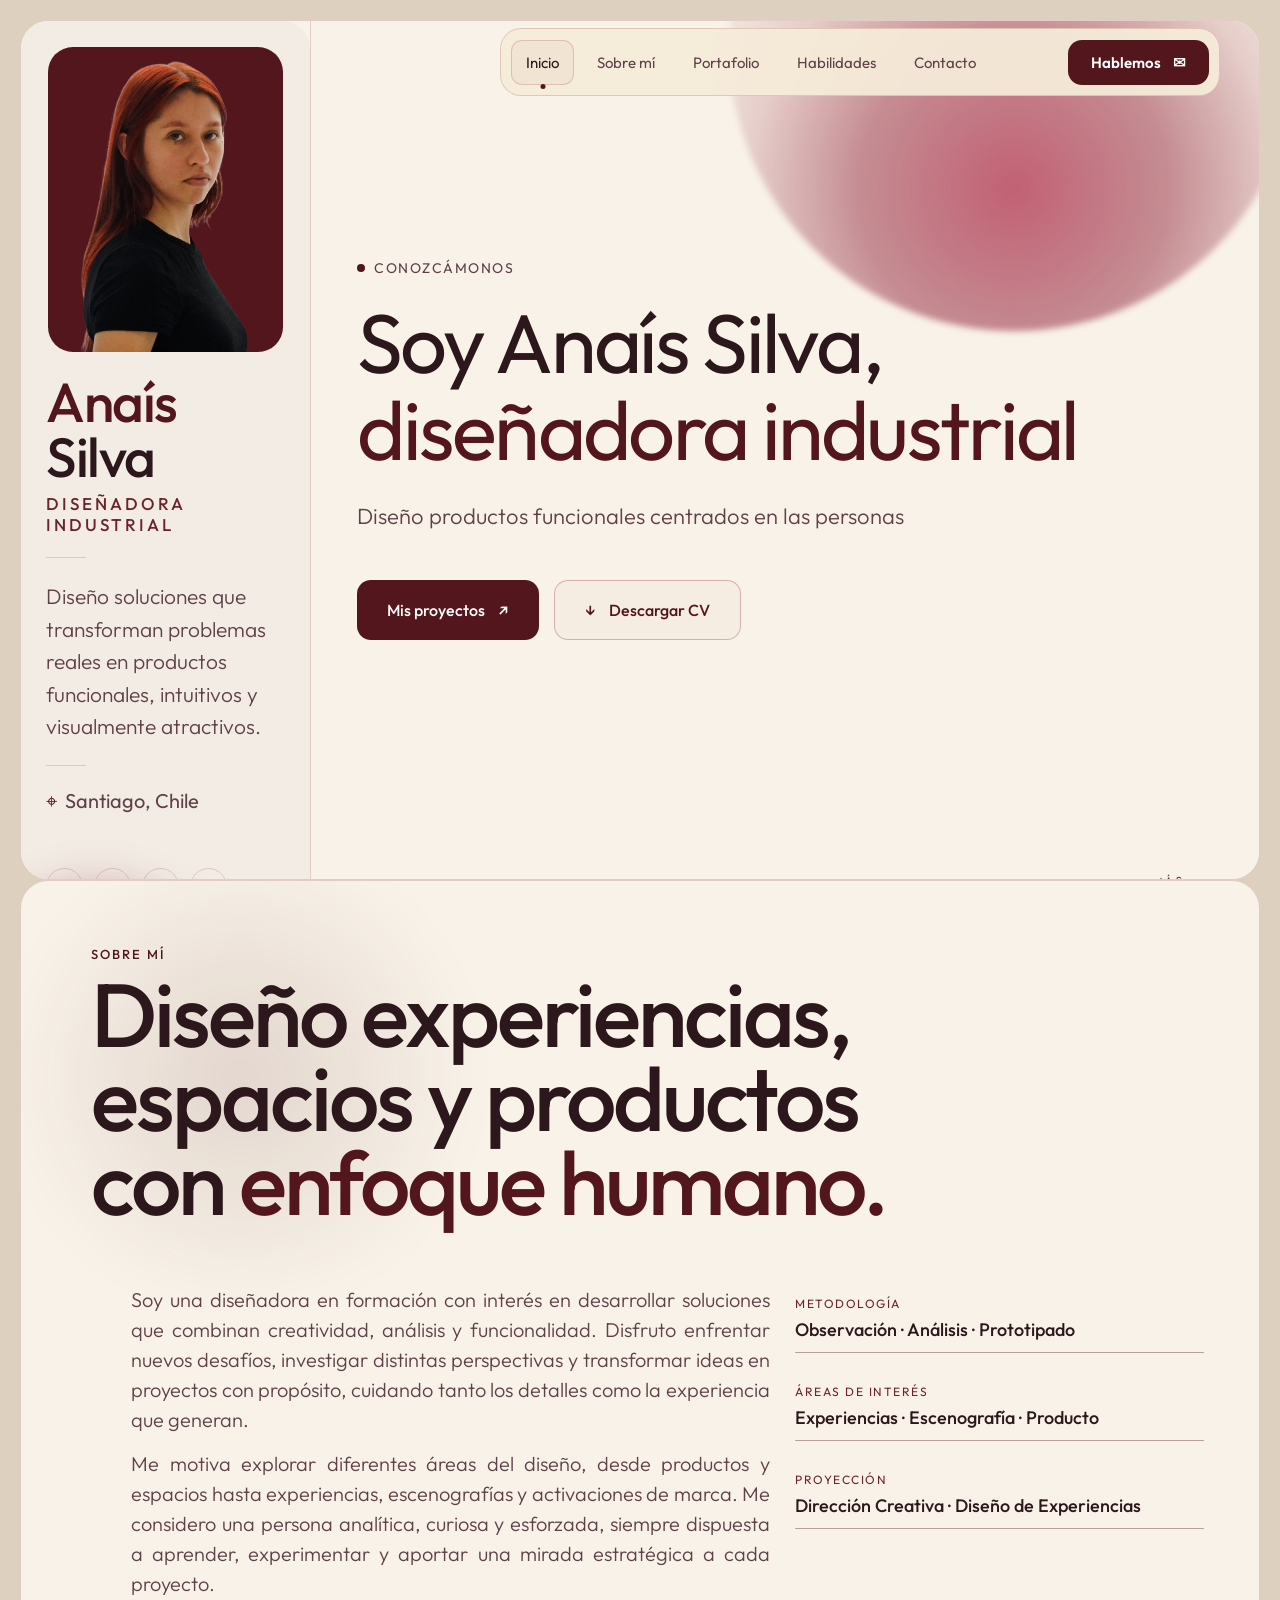
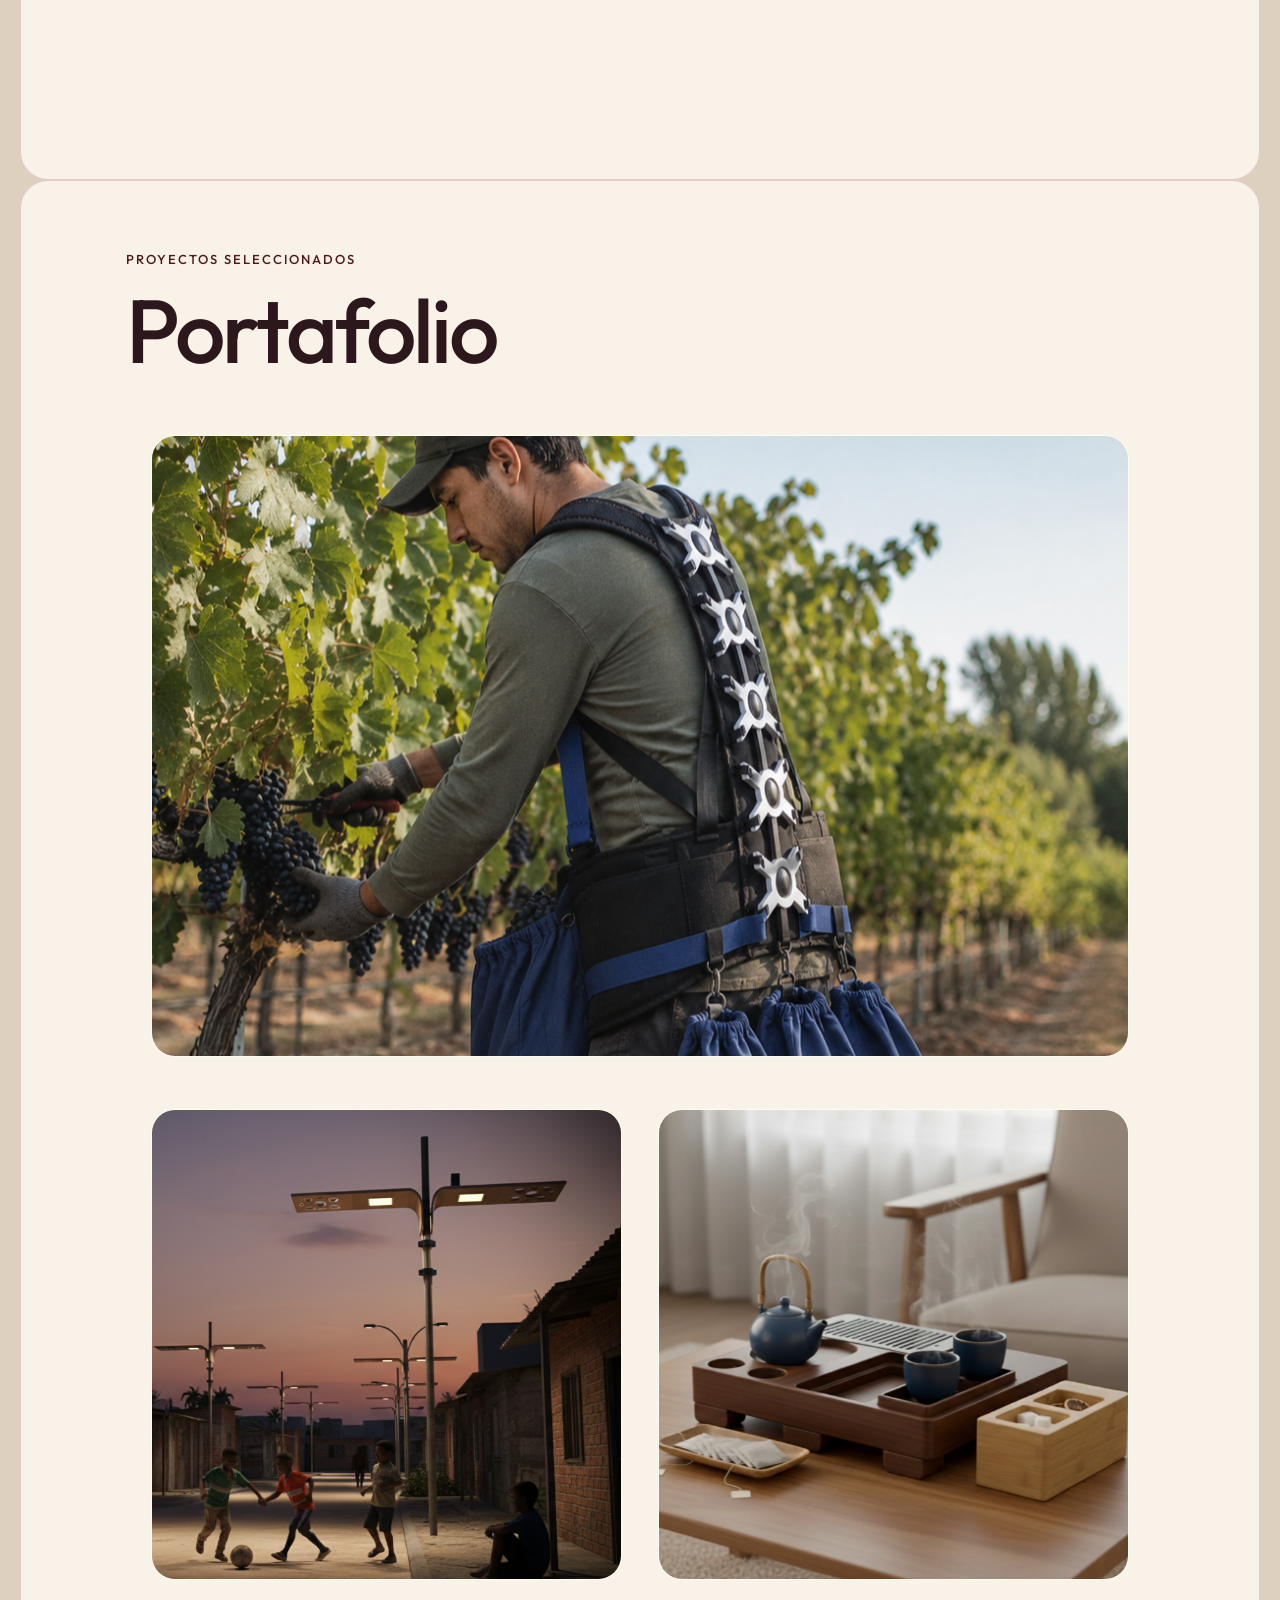
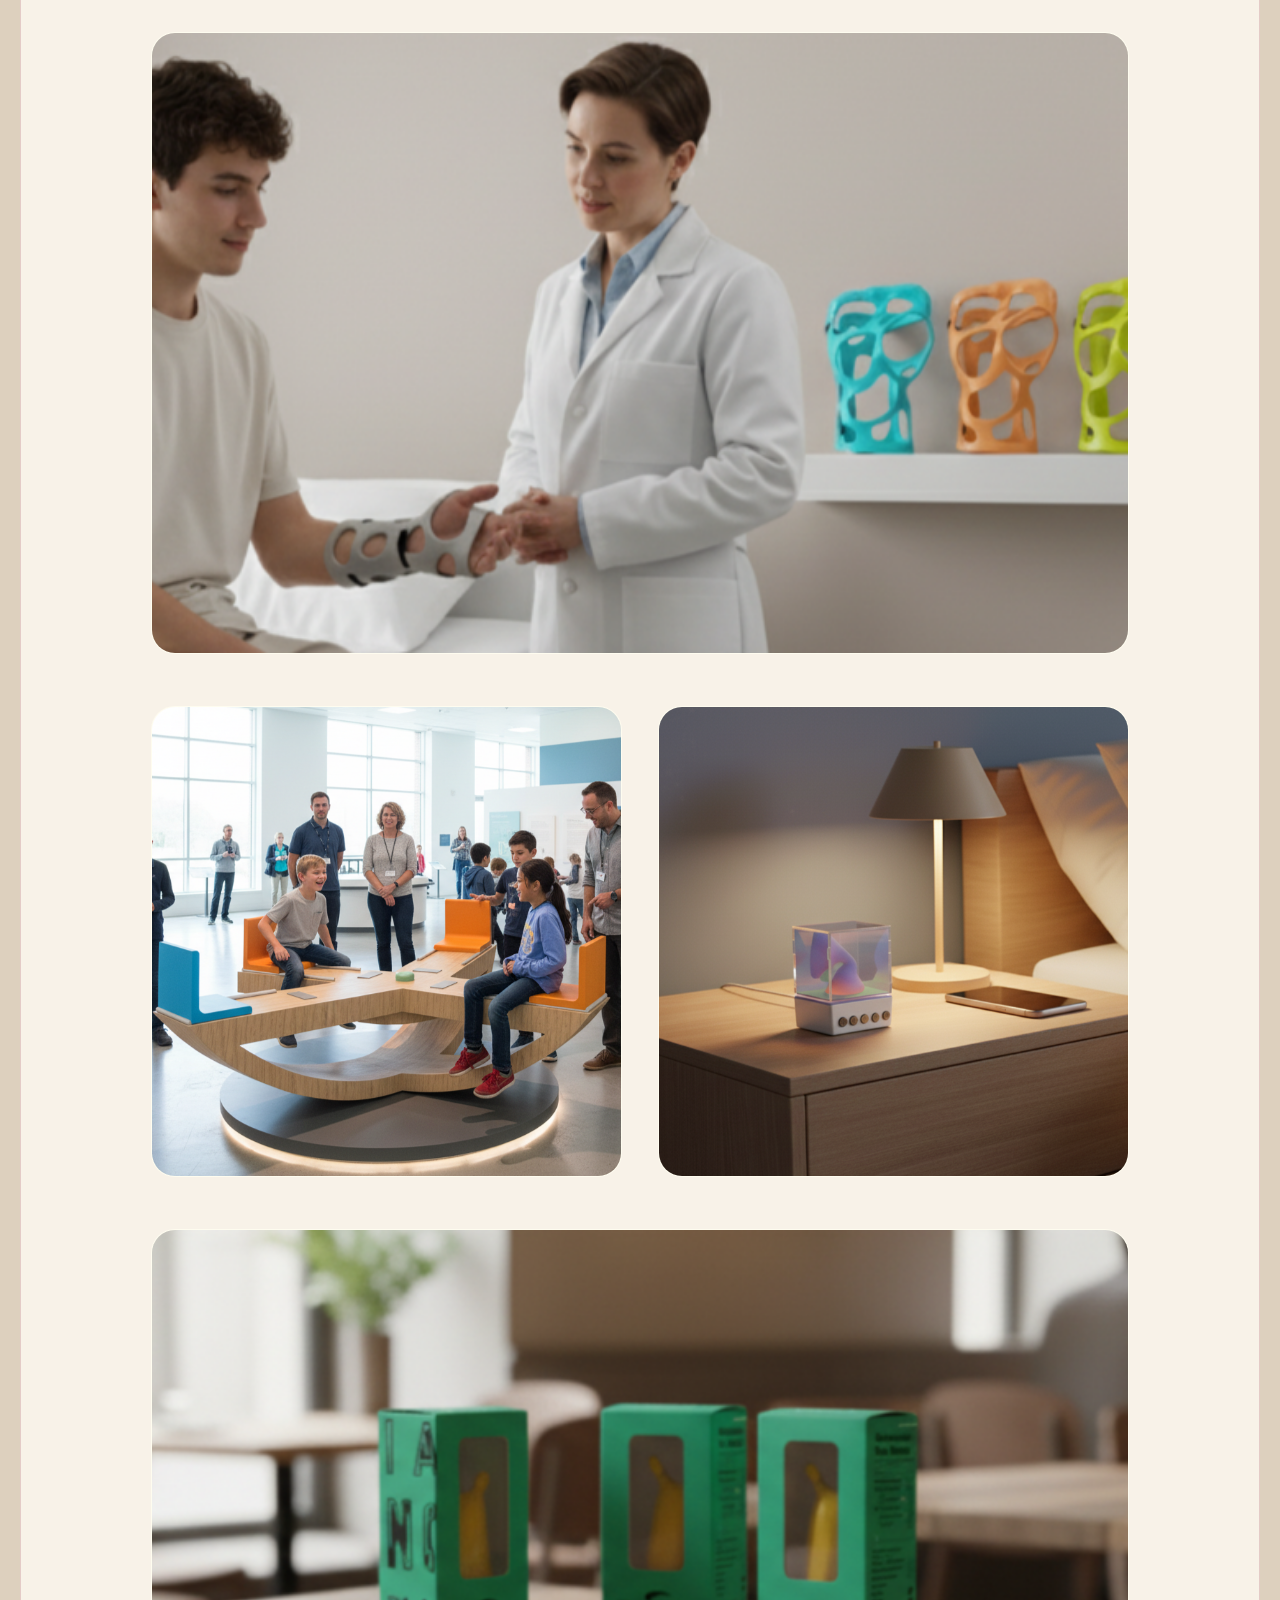
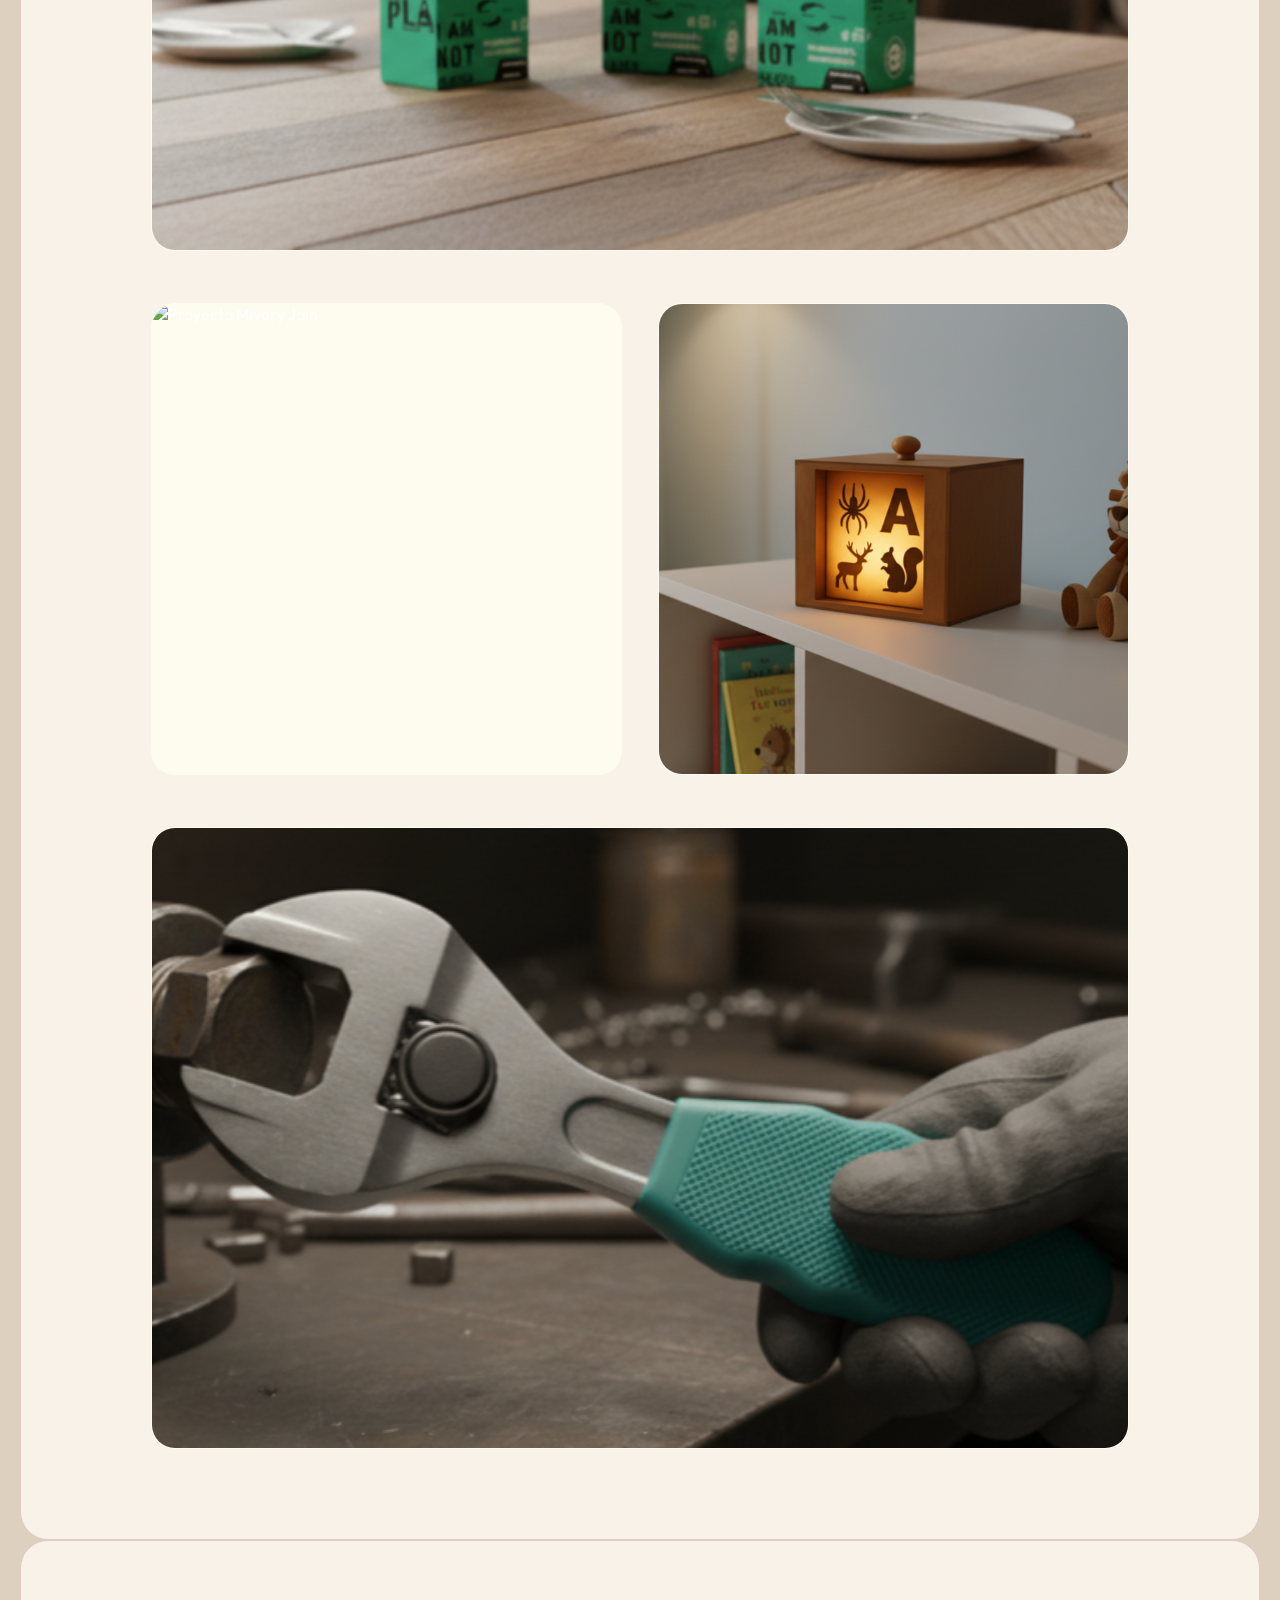
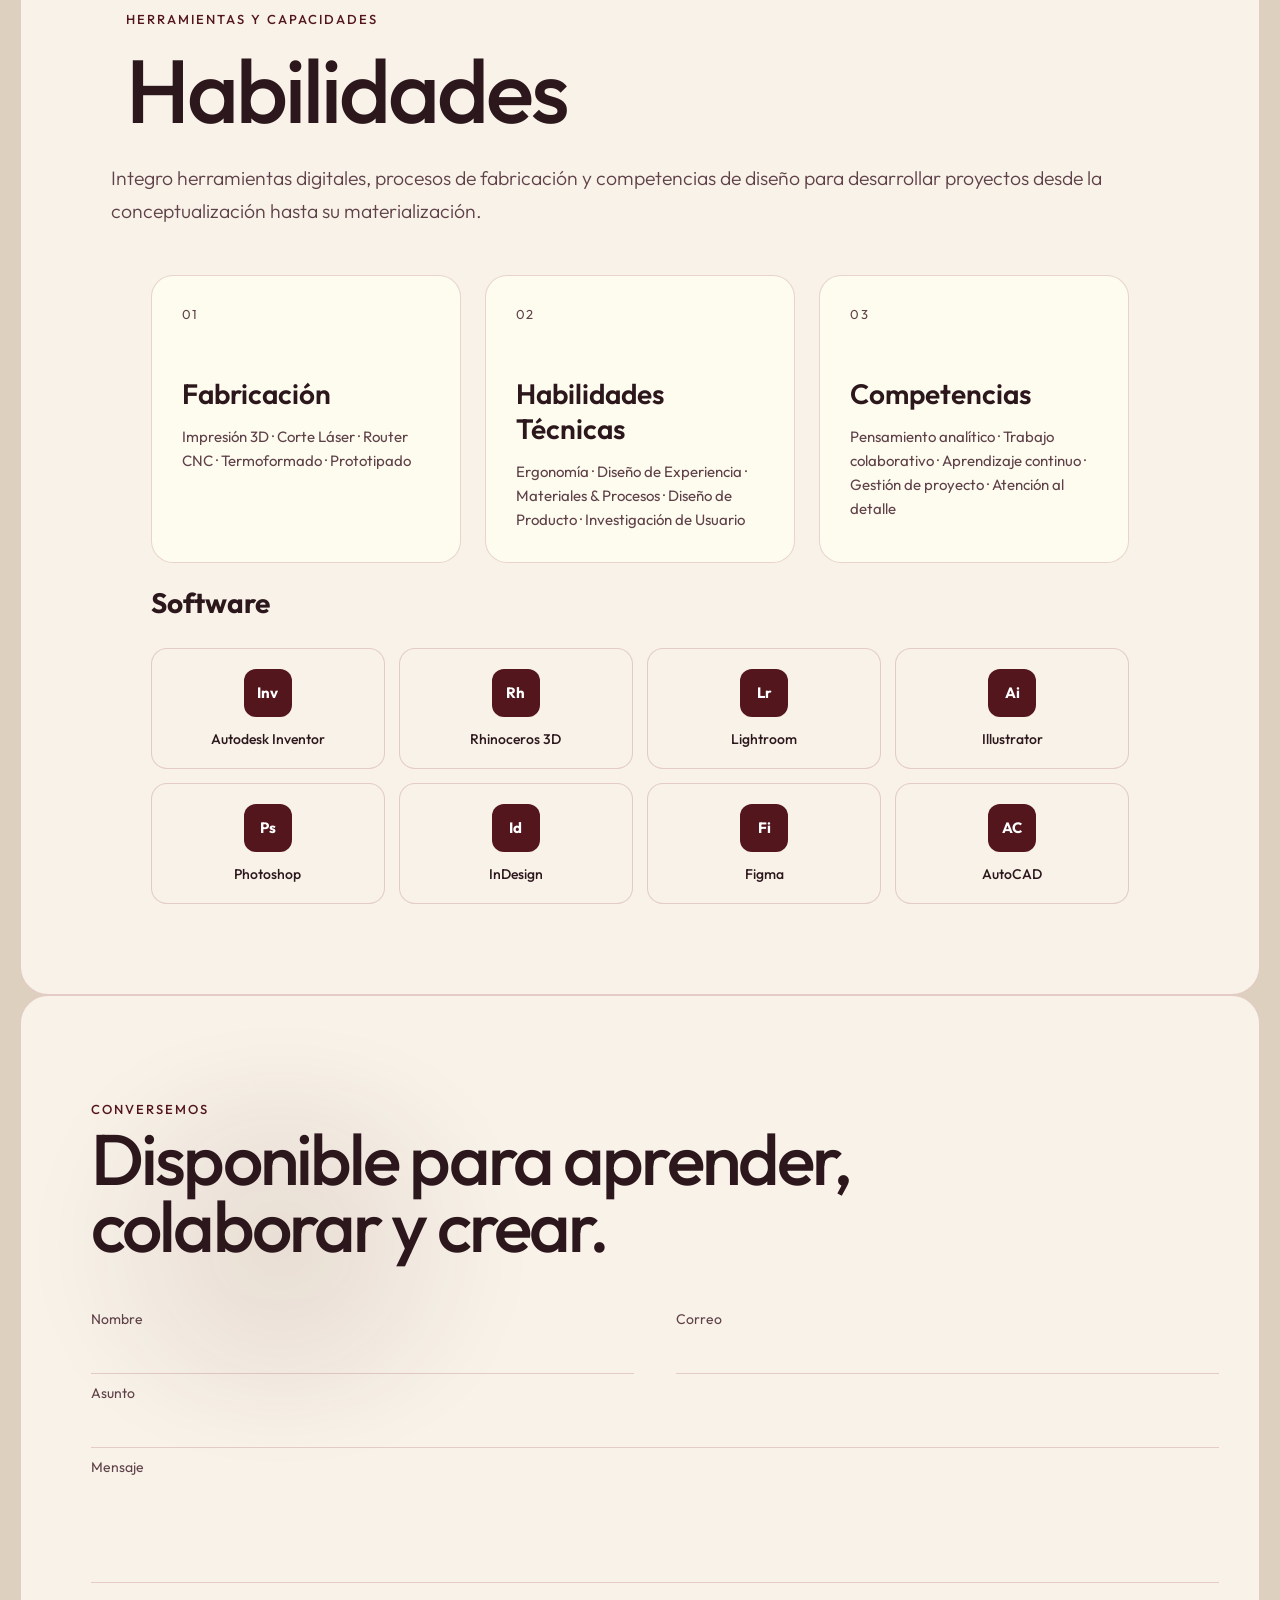
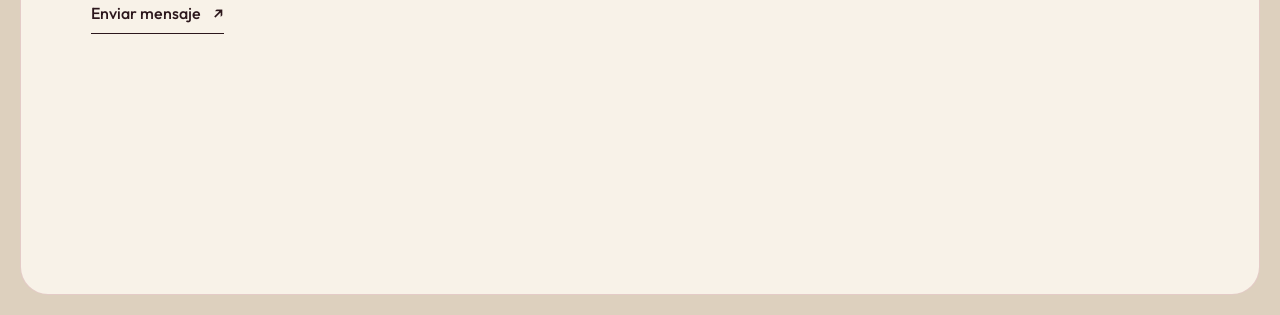
==== commit 7b201994: "Actualizar Portfolio" ====
--- a/index.html
+++ b/index.html
@@ -1,666 +1,666 @@
-<!DOCTYPE html>
-<html lang="es">
-<head>
-    <meta charset="UTF-8">
-    <meta name="viewport" content="width=device-width, initial-scale=1.0">
-    <meta
-        name="description"
-        content="Portafolio profesional de Anaís Silva, diseñadora industrial."
-    >
-
-    <title>Portafolio | Anaís Silva</title>
-
-    <link rel="preconnect" href="https://fonts.googleapis.com">
-    <link rel="preconnect" href="https://fonts.gstatic.com" crossorigin>
-    <link
-        href="https://fonts.googleapis.com/css2?family=Outfit:wght@300;400;500;600;700&display=swap"
-        rel="stylesheet"
-    >
-
-    <link rel="stylesheet" href="css/style.css">
-</head>
-
-<body>
-    <!-- Menú único: conserva siempre el mismo orden al bajar -->
-    <header class="site-header">
-        <nav class="navigation" aria-label="Navegación principal">
-            <a href="#inicio" class="nav-link active">Inicio</a>
-            <a href="#sobre-mi" class="nav-link">Sobre mí</a>
-            <a href="#portafolio" class="nav-link">Portafolio</a>
-            <a href="#habilidades" class="nav-link">Habilidades</a>
-            <a href="#contacto" class="nav-link">Contacto</a>
-        </nav>
-
-        <a href="mailto:silvaanais055@gmail.com" class="header-button">
-            <span>Hablemos</span>
-            <span aria-hidden="true">✉</span>
-        </a>
-    </header>
-
-    <main class="portfolio">
-
-        <!-- INICIO -->
-        <section class="home-section" id="inicio">
-            <div class="portfolio-panel">
-
-                <aside class="sidebar">
-                    <div class="profile-card">
-                        <div class="sidebar-light"></div>
-
-                        <div class="profile-image">
-                            <img
-                                src="img/perfil-anais.png"
-                                alt="Retrato de Anaís Silva"
-                            >
-                        </div>
-
-                        <div class="profile-info">
-                            <h1 class="profile-name">
-                                <span>Anaís</span> Silva     
-                            </h1>
-
-                            <p class="profile-role">
-                                Diseñadora Industrial
-                            </p>
-
-                            <div class="profile-line"></div>
-
-                            <p class="profile-description">
-                                Diseño soluciones que transforman problemas reales
-                                en productos funcionales, intuitivos y visualmente atractivos.
-                            </p>
-
-                            <div class="profile-line"></div>
-
-                            <p class="profile-location">
-                                <span aria-hidden="true">⌖</span>
-                                Santiago, Chile
-                            </p>
-
-<div class="profile-bottom">
-
-                            <div class="social-links">
-                                <a href="https://www.linkedin.com/in/anais-silva-b38b3421a/" class="social-link" aria-label="LinkedIn">in</a>
-                                <a href="https://www.instagram.com/_siana.ab/" class="social-link" aria-label="Instagram">ig</a>
-                                <a href="https://www.behance.net/siana" class="social-link" aria-label="Behance">Bē</a>
-                                <a
-                                    href="mailto:abs.siana@gmail.com"
-                                    class="social-link"
-                                    aria-label="Correo electrónico"
-                                >✉</a>
-                            </div>
-
-                            <a href="#contacto" class="sidebar-button">
-                                <span>Hablemos</span>
-                                <span aria-hidden="true">↗</span>
-                            </a>
-
-                            <div class="theme-control">
-                                <span aria-hidden="true">☾</span>
-
-                                <button
-                                    class="theme-switch"
-                                    id="themeSwitch"
-                                    type="button"
-                                    aria-label="Cambiar tema"
-                                    aria-pressed="false"
-                                >
-                                    <span class="theme-switch-circle"></span>
-                                </button>
-
-                                <span aria-hidden="true">☀</span>
-                            </div>
-                        </div>
-                        </div>
-                    </div>
-                </aside>
-
-                <div class="main-content">
-                    <div class="hero-light hero-light-top"></div>
-                    <div class="hero-light hero-light-bottom"></div>
-
-                    <div class="hero-content">
-                        <p class="hero-eyebrow">
-                            <span></span>
-                            Conozcámonos
-                        </p>
-
-                        <h2 class="hero-title">
-                            Soy Anaís Silva,<br>
-                            <span>diseñadora industrial</span><br>
-                        </h2>
-
-                        <p class="hero-description">
-                            Diseño productos funcionales centrados en las personas
-                        </p>
-
-                        <div class="hero-actions">
-                            <a href="#portafolio" class="primary-button">
-                                <span>Mis proyectos</span>
-                                <span aria-hidden="true">↗</span>
-                            </a>
-
-                            <a
-                                href="assets/cv-anais-silva.pdf"
-                                class="secondary-button"
-                                download="CV-Anais-Silva.pdf"
-                            >
-                                <span aria-hidden="true">↓</span>
-                                <span>Descargar CV</span>
-                            </a>
-                        </div>
-                    </div>
-
-                    <a
-                        href="#sobre-mi"
-                        class="scroll-indicator"
-                        aria-label="Ir a Sobre mí"
-                    >
-                        <svg
-                            class="scroll-text"
-                            viewBox="0 0 120 120"
-                            aria-hidden="true"
-                        >
-                            <defs>
-                                <path
-                                    id="circlePath"
-                                    d="M 60,60
-                                       m -43,0
-                                       a 43,43 0 1,1 86,0
-                                       a 43,43 0 1,1 -86,0"
-                                />
-                            </defs>
-
-                            <text>
-                                <textPath href="#circlePath">
-                              · CONOCE MÁS SOBRE MÍ · CONOCE MÁS SOBRE MÍ 
-                                </textPath>
-                            </text>
-                        </svg>
-
-                        <span class="scroll-arrow">↓</span>
-                    </a>
-                </div>
-            </div>
-        </section>
-
-        <!-- SOBRE MÍ -->
-        <section id="sobre-mi" class="content-section about-section">
-            <div class="section-inner">
-                <div class="about-heading">
-                    <p class="section-label">Sobre mí</p>
-                    <h2>
-    Diseño experiencias, espacios y productos con
-    <span class="about-accent">enfoque humano.</span>
-</h2>
-                </div>
-
-                <div class="about-content">
-                    <div class="about-text">
-                        <p>
-                         Soy una diseñadora en formación con interés en desarrollar soluciones que 
-                         combinan creatividad, análisis y funcionalidad. Disfruto enfrentar nuevos desafíos, investigar 
-                         distintas perspectivas y transformar ideas en proyectos con propósito, cuidando tanto los 
-                         detalles como la experiencia que generan.
-                         
-                        </p>
-
-                        <p>
-                            Me motiva explorar diferentes áreas del diseño, desde productos y espacios hasta 
-                            experiencias, escenografías y activaciones de marca. Me considero una persona analítica, 
-                            curiosa y esforzada, siempre dispuesta a aprender, experimentar y aportar una mirada 
-                            estratégica a cada proyecto.
-                            
-                        </p>
-                    </div>
-
-                    <div class="about-data">
-                        <div>
-                            <span>Metodología</span>
-                            <strong>Observación · Análisis · Prototipado</strong>
-                        </div>
-
-                        <div>
-                            <span>Áreas de interés</span>
-                            <strong>Experiencias · Escenografía · Producto</strong>
-                        </div>
-
-                        <div>
-                            <span>Proyección</span>
-                            <strong>Dirección Creativa · Diseño de Experiencias</strong>
-                        </div>
-                    </div>
-                </div>
-            </div>
-        </section>
-
-       <!-- PORTAFOLIO -->
-<section id="portafolio" class="content-section portfolio-section">
-    <div class="section-inner">
-
-        <p class="section-label">Proyectos seleccionados</p>
-        <h2 class="section-title">Portafolio</h2>
-
-        <div class="projects-grid">
-
-            <!-- PROYECTO 1 -->
-            <a href="proyecto-sara.html" class="project-card project-wide">
-                <img
-                    src="img/proyecto-sara.png"
-                    alt="Proyecto SARA"
-                >
-
-                <div class="project-overlay">
-                    <span class="project-category">
-                        Diseño Industrial
-                    </span>
-
-                    <h3>SARA</h3>
-
-                    <p>
-                    Sistema de Asistencia y Redistribución Agrícola diseñado para reducir la carga física durante 
-                    la cosecha mediante una distribución ergonómica del peso y un sistema de recambio rápido de sacos.
-                    </p>
-
-                    <span class="project-link">
-                        Ver proyecto ↗
-                    </span>
-                </div>
-            </a>
-
-            <!-- PROYECTO 2 -->
-            <a href="proyecto-modulo.html" class="project-card">
-                <img
-                    src="img/Proyecto-Lumbra.png"
-                    alt="Proyecto Lumbra"
-                >
-
-                <div class="project-overlay">
-                    <span class="project-category">
-                        Diseño Urbano
-                    </span>
-
-                    <h3>Lumbra</h3>
-
-                    <p>
-                   Sistema de iluminación urbana diseñado para mejorar la seguridad, la orientación y la experiencia 
-                   de las personas en espacios públicos mediante una solución funcional e integrada.
-                    </p>
-
-                    <span class="project-link">
-                        Ver proyecto ↗
-                    </span>
-                </div>
-            </a>
-
-            <!-- PROYECTO 3 -->
-            <a href="proyecto-purificador.html" class="project-card">
-                <img
-                    src="img/Proyecto-AromaZen.png"
-                    alt="Proyecto AromaZen"
-                >
-
-                <div class="project-overlay">
-                    <span class="project-category">
-                        Diseño de Producto
-                    </span>
-
-                    <h3>AromaZen</h3>
-
-                    <p>
-                        Base para té diseñada para combinar comodidad, funcionalidad y elegancia, mejorando la experiencia
-                        de servir y disfrutar cada infusión. Su propuesta integra estética y practicidad en un objeto de uso cotidiano.
-                    </p>
-
-                    <span class="project-link">
-                        Ver proyecto ↗
-                    </span>
-                </div>
-            </a>
-            <!-- PROYECTO 4 -->
-            <a href="proyecto-sara.html" class="project-card project-wide">
-                <img
-                    src="img/Proyecto-morpho.png"
-                    alt="Proyecto Morpho"
-                >
-
-                <div class="project-overlay">
-                    <span class="project-category">
-                        Diseño para la Salud
-                    </span>
-
-                    <h3>Morpho</h3>
-
-                    <p>
-                    Dispositivo orientado al bienestar y la rehabilitación física, diseñado para fortalecer 
-                    la interacción entre profesionales de la salud y pacientes mediante una experiencia de uso más cercana y funcional.
-                    </p>
-
-                    <span class="project-link">
-                        Ver proyecto ↗
-                    </span>
-                </div>
-            </a>
-     
-            <!-- PROYECTO 5 -->
-            <a href="proyecto-sara.html" class="project-card">
-                <img
-                    src="img/proyecto-mim.png"
-                    alt="Proyecto Equilibra-T"
-                >
-
-                <div class="project-overlay">
-                    <span class="project-category">
-                        Diseño Educativo
-                    </span>
-
-                    <h3>Equilibra-T</h3>
-
-                    <p>
-                    Rediseño de un módulo interactivo para el Museo Interactivo Mirador (MIM), enfocado 
-                    en mejorar la interacción, la accesibilidad y la experiencia de los visitantes.
-                    </p>
-
-                    <span class="project-link">
-                        Ver proyecto ↗
-                    </span>
-                </div>
-            </a>
-            
-            <!-- PROYECTO 6 -->
-            <a href="proyecto-sara.html" class="project-card">
-                <img
-                    src="img/Proyecto-SoundZ.png"
-                    alt="Proyecto SoundZ"
-                >
-
-                <div class="project-overlay">
-                    <span class="project-category">
-                        Fabricación Digital
-                    </span>
-
-                    <h3>SoundZ</h3>
-
-                    <p>
-                    Parlante desarrollado como proyecto de fabricación digital, integrando procesos como 
-                    corte CNC Router, corte láser, impresión 3D y termoformado para explorar distintas tecnologías
-                   de manufactura aplicadas al desarrollo de un producto funcional.
-                    </p>
-
-                    <span class="project-link">
-                        Ver proyecto ↗
-                    </span>
-                </div>
-            </a>
-
-            <!-- PROYECTO 7 -->
-            <a href="proyecto-sara.html" class="project-card project-wide">
-                <img
-                    src="img/Proyecto-Packaging.png"
-                    alt="Proyecto Not Plastic"
-                >
-
-                <div class="project-overlay">
-                    <span class="project-category">
-                        Desarrollo de Packaging
-                    </span>
-
-                    <h3>Not Plastic</h3>
-
-                    <p>
-                    Sistema de packaging reutilizable que busca reducir el uso de plásticos de un solo 
-                    uso mediante materiales más responsables y una identidad visual consciente.
-                    </p>
-
-                    <span class="project-link">
-                        Ver proyecto ↗
-                    </span>
-                </div>
-            </a>
-
-            <!-- PROYECTO 8 -->
-            <a href="proyecto-sara.html" class="project-card">
-                <img
-                    src="img/proyecto-mivoryjoin.png"
-                    alt="Proyecto Mivory Join"
-                >
-
-                <div class="project-overlay">
-                    <span class="project-category">
-                        Diseño de Juegos
-                    </span>
-
-                    <h3>Mivory Join</h3>
-
-                    <p>
-                    Juego de mesa educativo que combina equilibrio, coordinación y conocimientos generales. 
-                    Los participantes incorporan nuevas piezas al responder correctamente, promoviendo el aprendizaje a través del juego.
-                    </p>
-
-                    <span class="project-link">
-                        Ver proyecto ↗
-                    </span>
-                </div>
-            </a>
-
-            <!-- PROYECTO 9 -->
-            <a href="proyecto-sara.html" class="project-card">
-                <img
-                    src="img/Proyecto-ilumini.png"
-                    alt="Proyecto Ilumini"
-                >
-
-                <div class="project-overlay">
-                    <span class="project-category">
-                        Diseño de Iluminación
-                    </span>
-
-                    <h3>Ilumini</h3>
-
-                    <p>
-                    Lámpara infantil diseñada para estimular el aprendizaje y la imaginación. 
-                    Sus cuatro caras incorporan letras y animales, transformando la iluminación en una experiencia lúdica y educativa.
-                    </p>
-
-                    <span class="project-link">
-                        Ver proyecto ↗
-                    </span>
-                </div>
-            </a>
-
-            <!-- PROYECTO 10 -->
-            <a href="proyecto-sara.html" class="project-card project-wide">
-                <img
-                    src="img/Proyecto-llave.png"
-                    alt="Proyecto Llave Inglesa"
-                >
-
-                <div class="project-overlay">
-                    <span class="project-category">
-                        Rediseño Ergonómico
-                    </span>
-
-                    <h3>Llave Inglesa</h3>
-
-                    <p>
-                    Rediseño ergonómico de una llave inglesa orientado a mejorar el agarre, la comodidad y 
-                    la eficiencia durante su uso, optimizando la interacción entre la herramienta y el usuario.
-                    </p>
-
-                    <span class="project-link">
-                        Ver proyecto ↗
-                    </span>
-                </div>
-            </a>
-
-        </div>
-    </div>
-</section>
-
-       <!-- HABILIDADES -->
-<section id="habilidades" class="content-section skills-section">
-    <div class="section-inner">
-
-        <p class="section-label">Herramientas y capacidades</p>
-        <h2 class="section-title">Habilidades</h2>
-
-        <p class="section-placeholder">
-            Integro herramientas digitales, procesos de fabricación y competencias
-            de diseño para desarrollar proyectos desde la conceptualización hasta
-            su materialización.
-        </p>
-
-        <!-- TRES BLOQUES PRINCIPALES -->
-        <div class="skills-categories">
-
-            <article class="skills-category-card">
-                <span class="skills-number">01</span>
-                <h3>Fabricación</h3>
-                <p>
-              Impresión 3D · Corte Láser · Router CNC · Termoformado · Prototipado
-                </p>
-            </article>
-
-            <article class="skills-category-card">
-                <span class="skills-number">02</span>
-                <h3>Habilidades Técnicas</h3>
-                <p>
-                    Ergonomía · Diseño de Experiencia · Materiales & Procesos · Diseño de Producto · Investigación de Usuario
-                </p>
-            </article>
-
-            <article class="skills-category-card">
-                <span class="skills-number">03</span>
-                <h3>Competencias</h3>
-                <p>
-                    Pensamiento analítico · Trabajo colaborativo · Aprendizaje continuo · Gestión de proyecto · Atención al detalle
-                </p>
-            </article>
-
-        </div>
-
-        <!-- BLOQUE HORIZONTAL DE SOFTWARE -->
-        <div class="software-panel">
-
-            <div class="software-heading">
-                <h3>Software</h3>
-            </div>
-
-            <div class="software-grid">
-
-                <div class="software-card">
-                    <span class="software-icon">Inv</span>
-                    <span>Autodesk Inventor</span>
-                </div>
-
-                <div class="software-card">
-                    <span class="software-icon">Rh</span>
-                    <span>Rhinoceros 3D</span>
-                </div>
-
-                <div class="software-card">
-                    <span class="software-icon">Lr</span>
-                    <span>Lightroom</span>
-                </div>
-
-                <div class="software-card">
-                    <span class="software-icon">Ai</span>
-                    <span>Illustrator</span>
-                </div>
-
-                <div class="software-card">
-                    <span class="software-icon">Ps</span>
-                    <span>Photoshop</span>
-                </div>
-
-                <div class="software-card">
-                    <span class="software-icon">Id</span>
-                    <span>InDesign</span>
-                </div>
-
-                <div class="software-card">
-                    <span class="software-icon">Fi</span>
-                    <span>Figma</span>
-                </div>
-
-                <div class="software-card">
-                    <span class="software-icon">AC</span>
-                    <span>AutoCAD</span>
-                </div>
-
-            </div>
-        </div>
-
-    </div>
-</section>
-
-        <!-- CONTACTO -->
-<section id="contacto" class="content-section contact-section">
-    <div class="section-inner">
-
-        <p class="section-label">Conversemos</p>
-
-        <h2 class="contact-title">
-            Disponible para aprender, colaborar y crear.
-        </h2>
-
-        <form class="contact-form">
-
-            <div class="contact-row">
-
-                <div class="form-group">
-                    <label for="nombre">Nombre</label>
-                    <input
-                        type="text"
-                        id="nombre"
-                        name="nombre"
-                        required
-                    >
-                </div>
-
-                <div class="form-group">
-                    <label for="correo">Correo</label>
-                    <input
-                        type="email"
-                        id="correo"
-                        name="correo"
-                        required
-                    >
-                </div>
-
-            </div>
-
-            <div class="form-group">
-                <label for="asunto">Asunto</label>
-                <input
-                    type="text"
-                    id="asunto"
-                    name="asunto"
-                    required
-                >
-            </div>
-
-            <div class="form-group">
-                <label for="mensaje">Mensaje</label>
-                <textarea
-                    id="mensaje"
-                    name="mensaje"
-                    rows="5"
-                    required
-                ></textarea>
-            </div>
-
-            <button type="submit" class="contact-button">
-                <span>Enviar mensaje</span>
-                <span aria-hidden="true">↗</span>
-            </button>
-
-        </form>
-
-    </div>
-</section>
-    </main>
-
-    <script src="js/script.js"></script>
-</body>
+<!DOCTYPE html>
+<html lang="es">
+<head>
+    <meta charset="UTF-8">
+    <meta name="viewport" content="width=device-width, initial-scale=1.0">
+    <meta
+        name="description"
+        content="Portafolio profesional de Anaís Silva, diseñadora industrial."
+    >
+
+    <title>Portafolio | Anaís Silva</title>
+
+    <link rel="preconnect" href="https://fonts.googleapis.com">
+    <link rel="preconnect" href="https://fonts.gstatic.com" crossorigin>
+    <link
+        href="https://fonts.googleapis.com/css2?family=Outfit:wght@300;400;500;600;700&display=swap"
+        rel="stylesheet"
+    >
+
+    <link rel="stylesheet" href="css/style.css">
+</head>
+
+<body>
+    <!-- Menú único: conserva siempre el mismo orden al bajar -->
+    <header class="site-header">
+        <nav class="navigation" aria-label="Navegación principal">
+            <a href="#inicio" class="nav-link active">Inicio</a>
+            <a href="#sobre-mi" class="nav-link">Sobre mí</a>
+            <a href="#portafolio" class="nav-link">Portafolio</a>
+            <a href="#habilidades" class="nav-link">Habilidades</a>
+            <a href="#contacto" class="nav-link">Contacto</a>
+        </nav>
+
+        <a href="mailto:silvaanais055@gmail.com" class="header-button">
+            <span>Hablemos</span>
+            <span aria-hidden="true">✉</span>
+        </a>
+    </header>
+
+    <main class="portfolio">
+
+        <!-- INICIO -->
+        <section class="home-section" id="inicio">
+            <div class="portfolio-panel">
+
+                <aside class="sidebar">
+                    <div class="profile-card">
+                        <div class="sidebar-light"></div>
+
+                        <div class="profile-image">
+                            <img
+                                src="img/perfil-anais.png"
+                                alt="Retrato de Anaís Silva"
+                            >
+                        </div>
+
+                        <div class="profile-info">
+                            <h1 class="profile-name">
+                                <span>Anaís</span> Silva     
+                            </h1>
+
+                            <p class="profile-role">
+                                Diseñadora Industrial
+                            </p>
+
+                            <div class="profile-line"></div>
+
+                            <p class="profile-description">
+                                Diseño soluciones que transforman problemas reales
+                                en productos funcionales, intuitivos y visualmente atractivos.
+                            </p>
+
+                            <div class="profile-line"></div>
+
+                            <p class="profile-location">
+                                <span aria-hidden="true">⌖</span>
+                                Santiago, Chile
+                            </p>
+
+<div class="profile-bottom">
+
+                            <div class="social-links">
+                                <a href="https://www.linkedin.com/in/anais-silva-b38b3421a/" class="social-link" aria-label="LinkedIn">in</a>
+                                <a href="https://www.instagram.com/_siana.ab/" class="social-link" aria-label="Instagram">ig</a>
+                                <a href="https://www.behance.net/siana" class="social-link" aria-label="Behance">Bē</a>
+                                <a
+                                    href="mailto:abs.siana@gmail.com"
+                                    class="social-link"
+                                    aria-label="Correo electrónico"
+                                >✉</a>
+                            </div>
+
+                            <a href="#contacto" class="sidebar-button">
+                                <span>Hablemos</span>
+                                <span aria-hidden="true">↗</span>
+                            </a>
+
+                            <div class="theme-control">
+                                <span aria-hidden="true">☾</span>
+
+                                <button
+                                    class="theme-switch"
+                                    id="themeSwitch"
+                                    type="button"
+                                    aria-label="Cambiar tema"
+                                    aria-pressed="false"
+                                >
+                                    <span class="theme-switch-circle"></span>
+                                </button>
+
+                                <span aria-hidden="true">☀</span>
+                            </div>
+                        </div>
+                        </div>
+                    </div>
+                </aside>
+
+                <div class="main-content">
+                    <div class="hero-light hero-light-top"></div>
+                    <div class="hero-light hero-light-bottom"></div>
+
+                    <div class="hero-content">
+                        <p class="hero-eyebrow">
+                            <span></span>
+                            Conozcámonos
+                        </p>
+
+                        <h2 class="hero-title">
+                            Soy Anaís Silva,<br>
+                            <span>diseñadora industrial</span><br>
+                        </h2>
+
+                        <p class="hero-description">
+                            Diseño productos funcionales centrados en las personas
+                        </p>
+
+                        <div class="hero-actions">
+                            <a href="#portafolio" class="primary-button">
+                                <span>Mis proyectos</span>
+                                <span aria-hidden="true">↗</span>
+                            </a>
+
+                            <a
+                                href="assets/cv-anais-silva.pdf"
+                                class="secondary-button"
+                                download="CV-Anais-Silva.pdf"
+                            >
+                                <span aria-hidden="true">↓</span>
+                                <span>Descargar CV</span>
+                            </a>
+                        </div>
+                    </div>
+
+                    <a
+                        href="#sobre-mi"
+                        class="scroll-indicator"
+                        aria-label="Ir a Sobre mí"
+                    >
+                        <svg
+                            class="scroll-text"
+                            viewBox="0 0 120 120"
+                            aria-hidden="true"
+                        >
+                            <defs>
+                                <path
+                                    id="circlePath"
+                                    d="M 60,60
+                                       m -43,0
+                                       a 43,43 0 1,1 86,0
+                                       a 43,43 0 1,1 -86,0"
+                                />
+                            </defs>
+
+                            <text>
+                                <textPath href="#circlePath">
+                              · CONOCE MÁS SOBRE MÍ · CONOCE MÁS SOBRE MÍ 
+                                </textPath>
+                            </text>
+                        </svg>
+
+                        <span class="scroll-arrow">↓</span>
+                    </a>
+                </div>
+            </div>
+        </section>
+
+        <!-- SOBRE MÍ -->
+        <section id="sobre-mi" class="content-section about-section">
+            <div class="section-inner">
+                <div class="about-heading">
+                    <p class="section-label">Sobre mí</p>
+                    <h2>
+    Diseño experiencias, espacios y productos con
+    <span class="about-accent">enfoque humano.</span>
+</h2>
+                </div>
+
+                <div class="about-content">
+                    <div class="about-text">
+                        <p>
+                         Soy una diseñadora en formación con interés en desarrollar soluciones que 
+                         combinan creatividad, análisis y funcionalidad. Disfruto enfrentar nuevos desafíos, investigar 
+                         distintas perspectivas y transformar ideas en proyectos con propósito, cuidando tanto los 
+                         detalles como la experiencia que generan.
+                         
+                        </p>
+
+                        <p>
+                            Me motiva explorar diferentes áreas del diseño, desde productos y espacios hasta 
+                            experiencias, escenografías y activaciones de marca. Me considero una persona analítica, 
+                            curiosa y esforzada, siempre dispuesta a aprender, experimentar y aportar una mirada 
+                            estratégica a cada proyecto.
+                            
+                        </p>
+                    </div>
+
+                    <div class="about-data">
+                        <div>
+                            <span>Metodología</span>
+                            <strong>Observación · Análisis · Prototipado</strong>
+                        </div>
+
+                        <div>
+                            <span>Áreas de interés</span>
+                            <strong>Experiencias · Escenografía · Producto</strong>
+                        </div>
+
+                        <div>
+                            <span>Proyección</span>
+                            <strong>Dirección Creativa · Diseño de Experiencias</strong>
+                        </div>
+                    </div>
+                </div>
+            </div>
+        </section>
+
+       <!-- PORTAFOLIO -->
+<section id="portafolio" class="content-section portfolio-section">
+    <div class="section-inner">
+
+        <p class="section-label">Proyectos seleccionados</p>
+        <h2 class="section-title">Portafolio</h2>
+
+        <div class="projects-grid">
+
+            <!-- PROYECTO 1 -->
+            <a href="pages/proyecto-sara.html" class="project-card project-wide">
+                <img
+                    src="img/proyecto-sara.png"
+                    alt="Proyecto SARA"
+                >
+
+                <div class="project-overlay">
+                    <span class="project-category">
+                        Diseño Industrial
+                    </span>
+
+                    <h3>SARA</h3>
+
+                    <p>
+                    Sistema de Asistencia y Redistribución Agrícola diseñado para reducir la carga física durante 
+                    la cosecha mediante una distribución ergonómica del peso y un sistema de recambio rápido de sacos.
+                    </p>
+
+                    <span class="project-link">
+                        Ver proyecto ↗
+                    </span>
+                </div>
+            </a>
+
+            <!-- PROYECTO 2 -->
+            <a href="proyecto-modulo.html" class="project-card">
+                <img
+                    src="img/Proyecto-Lumbra.png"
+                    alt="Proyecto Lumbra"
+                >
+
+                <div class="project-overlay">
+                    <span class="project-category">
+                        Diseño Urbano
+                    </span>
+
+                    <h3>Lumbra</h3>
+
+                    <p>
+                   Sistema de iluminación urbana diseñado para mejorar la seguridad, la orientación y la experiencia 
+                   de las personas en espacios públicos mediante una solución funcional e integrada.
+                    </p>
+
+                    <span class="project-link">
+                        Ver proyecto ↗
+                    </span>
+                </div>
+            </a>
+
+            <!-- PROYECTO 3 -->
+            <a href="proyecto-purificador.html" class="project-card">
+                <img
+                    src="img/Proyecto-AromaZen.png"
+                    alt="Proyecto AromaZen"
+                >
+
+                <div class="project-overlay">
+                    <span class="project-category">
+                        Diseño de Producto
+                    </span>
+
+                    <h3>AromaZen</h3>
+
+                    <p>
+                        Base para té diseñada para combinar comodidad, funcionalidad y elegancia, mejorando la experiencia
+                        de servir y disfrutar cada infusión. Su propuesta integra estética y practicidad en un objeto de uso cotidiano.
+                    </p>
+
+                    <span class="project-link">
+                        Ver proyecto ↗
+                    </span>
+                </div>
+            </a>
+            <!-- PROYECTO 4 -->
+            <a href="proyecto-sara.html" class="project-card project-wide">
+                <img
+                    src="img/Proyecto-morpho.png"
+                    alt="Proyecto Morpho"
+                >
+
+                <div class="project-overlay">
+                    <span class="project-category">
+                        Diseño para la Salud
+                    </span>
+
+                    <h3>Morpho</h3>
+
+                    <p>
+                    Dispositivo orientado al bienestar y la rehabilitación física, diseñado para fortalecer 
+                    la interacción entre profesionales de la salud y pacientes mediante una experiencia de uso más cercana y funcional.
+                    </p>
+
+                    <span class="project-link">
+                        Ver proyecto ↗
+                    </span>
+                </div>
+            </a>
+     
+            <!-- PROYECTO 5 -->
+            <a href="proyecto-sara.html" class="project-card">
+                <img
+                    src="img/proyecto-mim.png"
+                    alt="Proyecto Equilibra-T"
+                >
+
+                <div class="project-overlay">
+                    <span class="project-category">
+                        Diseño Educativo
+                    </span>
+
+                    <h3>Equilibra-T</h3>
+
+                    <p>
+                    Rediseño de un módulo interactivo para el Museo Interactivo Mirador (MIM), enfocado 
+                    en mejorar la interacción, la accesibilidad y la experiencia de los visitantes.
+                    </p>
+
+                    <span class="project-link">
+                        Ver proyecto ↗
+                    </span>
+                </div>
+            </a>
+            
+            <!-- PROYECTO 6 -->
+            <a href="proyecto-sara.html" class="project-card">
+                <img
+                    src="img/Proyecto-SoundZ.png"
+                    alt="Proyecto SoundZ"
+                >
+
+                <div class="project-overlay">
+                    <span class="project-category">
+                        Fabricación Digital
+                    </span>
+
+                    <h3>SoundZ</h3>
+
+                    <p>
+                    Parlante desarrollado como proyecto de fabricación digital, integrando procesos como 
+                    corte CNC Router, corte láser, impresión 3D y termoformado para explorar distintas tecnologías
+                   de manufactura aplicadas al desarrollo de un producto funcional.
+                    </p>
+
+                    <span class="project-link">
+                        Ver proyecto ↗
+                    </span>
+                </div>
+            </a>
+
+            <!-- PROYECTO 7 -->
+            <a href="proyecto-sara.html" class="project-card project-wide">
+                <img
+                    src="img/Proyecto-Packaging.png"
+                    alt="Proyecto Not Plastic"
+                >
+
+                <div class="project-overlay">
+                    <span class="project-category">
+                        Desarrollo de Packaging
+                    </span>
+
+                    <h3>Not Plastic</h3>
+
+                    <p>
+                    Sistema de packaging reutilizable que busca reducir el uso de plásticos de un solo 
+                    uso mediante materiales más responsables y una identidad visual consciente.
+                    </p>
+
+                    <span class="project-link">
+                        Ver proyecto ↗
+                    </span>
+                </div>
+            </a>
+
+            <!-- PROYECTO 8 -->
+            <a href="proyecto-sara.html" class="project-card">
+                <img
+                    src="img/proyecto-mivoryjoin.png"
+                    alt="Proyecto Mivory Join"
+                >
+
+                <div class="project-overlay">
+                    <span class="project-category">
+                        Diseño de Juegos
+                    </span>
+
+                    <h3>Mivory Join</h3>
+
+                    <p>
+                    Juego de mesa educativo que combina equilibrio, coordinación y conocimientos generales. 
+                    Los participantes incorporan nuevas piezas al responder correctamente, promoviendo el aprendizaje a través del juego.
+                    </p>
+
+                    <span class="project-link">
+                        Ver proyecto ↗
+                    </span>
+                </div>
+            </a>
+
+            <!-- PROYECTO 9 -->
+            <a href="proyecto-sara.html" class="project-card">
+                <img
+                    src="img/Proyecto-ilumini.png"
+                    alt="Proyecto Ilumini"
+                >
+
+                <div class="project-overlay">
+                    <span class="project-category">
+                        Diseño de Iluminación
+                    </span>
+
+                    <h3>Ilumini</h3>
+
+                    <p>
+                    Lámpara infantil diseñada para estimular el aprendizaje y la imaginación. 
+                    Sus cuatro caras incorporan letras y animales, transformando la iluminación en una experiencia lúdica y educativa.
+                    </p>
+
+                    <span class="project-link">
+                        Ver proyecto ↗
+                    </span>
+                </div>
+            </a>
+
+            <!-- PROYECTO 10 -->
+            <a href="proyecto-sara.html" class="project-card project-wide">
+                <img
+                    src="img/Proyecto-llave.png"
+                    alt="Proyecto Llave Inglesa"
+                >
+
+                <div class="project-overlay">
+                    <span class="project-category">
+                        Rediseño Ergonómico
+                    </span>
+
+                    <h3>Llave Inglesa</h3>
+
+                    <p>
+                    Rediseño ergonómico de una llave inglesa orientado a mejorar el agarre, la comodidad y 
+                    la eficiencia durante su uso, optimizando la interacción entre la herramienta y el usuario.
+                    </p>
+
+                    <span class="project-link">
+                        Ver proyecto ↗
+                    </span>
+                </div>
+            </a>
+
+        </div>
+    </div>
+</section>
+
+       <!-- HABILIDADES -->
+<section id="habilidades" class="content-section skills-section">
+    <div class="section-inner">
+
+        <p class="section-label">Herramientas y capacidades</p>
+        <h2 class="section-title">Habilidades</h2>
+
+        <p class="section-placeholder">
+            Integro herramientas digitales, procesos de fabricación y competencias
+            de diseño para desarrollar proyectos desde la conceptualización hasta
+            su materialización.
+        </p>
+
+        <!-- TRES BLOQUES PRINCIPALES -->
+        <div class="skills-categories">
+
+            <article class="skills-category-card">
+                <span class="skills-number">01</span>
+                <h3>Fabricación</h3>
+                <p>
+              Impresión 3D · Corte Láser · Router CNC · Termoformado · Prototipado
+                </p>
+            </article>
+
+            <article class="skills-category-card">
+                <span class="skills-number">02</span>
+                <h3>Habilidades Técnicas</h3>
+                <p>
+                    Ergonomía · Diseño de Experiencia · Materiales & Procesos · Diseño de Producto · Investigación de Usuario
+                </p>
+            </article>
+
+            <article class="skills-category-card">
+                <span class="skills-number">03</span>
+                <h3>Competencias</h3>
+                <p>
+                    Pensamiento analítico · Trabajo colaborativo · Aprendizaje continuo · Gestión de proyecto · Atención al detalle
+                </p>
+            </article>
+
+        </div>
+
+        <!-- BLOQUE HORIZONTAL DE SOFTWARE -->
+        <div class="software-panel">
+
+            <div class="software-heading">
+                <h3>Software</h3>
+            </div>
+
+            <div class="software-grid">
+
+                <div class="software-card">
+                    <span class="software-icon">Inv</span>
+                    <span>Autodesk Inventor</span>
+                </div>
+
+                <div class="software-card">
+                    <span class="software-icon">Rh</span>
+                    <span>Rhinoceros 3D</span>
+                </div>
+
+                <div class="software-card">
+                    <span class="software-icon">Lr</span>
+                    <span>Lightroom</span>
+                </div>
+
+                <div class="software-card">
+                    <span class="software-icon">Ai</span>
+                    <span>Illustrator</span>
+                </div>
+
+                <div class="software-card">
+                    <span class="software-icon">Ps</span>
+                    <span>Photoshop</span>
+                </div>
+
+                <div class="software-card">
+                    <span class="software-icon">Id</span>
+                    <span>InDesign</span>
+                </div>
+
+                <div class="software-card">
+                    <span class="software-icon">Fi</span>
+                    <span>Figma</span>
+                </div>
+
+                <div class="software-card">
+                    <span class="software-icon">AC</span>
+                    <span>AutoCAD</span>
+                </div>
+
+            </div>
+        </div>
+
+    </div>
+</section>
+
+        <!-- CONTACTO -->
+<section id="contacto" class="content-section contact-section">
+    <div class="section-inner">
+
+        <p class="section-label">Conversemos</p>
+
+        <h2 class="contact-title">
+            Disponible para aprender, colaborar y crear.
+        </h2>
+
+        <form class="contact-form">
+
+            <div class="contact-row">
+
+                <div class="form-group">
+                    <label for="nombre">Nombre</label>
+                    <input
+                        type="text"
+                        id="nombre"
+                        name="nombre"
+                        required
+                    >
+                </div>
+
+                <div class="form-group">
+                    <label for="correo">Correo</label>
+                    <input
+                        type="email"
+                        id="correo"
+                        name="correo"
+                        required
+                    >
+                </div>
+
+            </div>
+
+            <div class="form-group">
+                <label for="asunto">Asunto</label>
+                <input
+                    type="text"
+                    id="asunto"
+                    name="asunto"
+                    required
+                >
+            </div>
+
+            <div class="form-group">
+                <label for="mensaje">Mensaje</label>
+                <textarea
+                    id="mensaje"
+                    name="mensaje"
+                    rows="5"
+                    required
+                ></textarea>
+            </div>
+
+            <button type="submit" class="contact-button">
+                <span>Enviar mensaje</span>
+                <span aria-hidden="true">↗</span>
+            </button>
+
+        </form>
+
+    </div>
+</section>
+    </main>
+
+    <script src="js/script.js"></script>
+</body>
 </html>
--- a/css/style.css
+++ b/css/style.css
@@ -1,1195 +1,1195 @@
-:root {
-    --background: #080808;
-    --panel: #101010;
-    --sidebar: #171717;
-    --surface: #202020;
-    --text-primary: #f4f2f7;
-    --text-secondary: #a8a5ad;
-    --text-muted: #77737d;
-    --border: rgba(255, 255, 255, 0.1);
-    --accent: #c6a1ff;
-    --accent-light: #e3d2ff;
-    --accent-dark: #8f5de1;
-    --shadow-accent: rgba(175, 124, 255, 0.3);
-    --glow-strong: rgba(198, 161, 255, 0.72);
-    --glow-medium: rgba(143, 93, 225, 0.40);
-    --glow-soft: rgba(143, 93, 225, 0.14);
-    --glow-sidebar: rgba(198, 161, 255, 0.55);
-
-    --header-background: rgba(16, 16, 16, 0.88);
-}
-
-body.light-theme {
-    --background: #DDD0BE;
-    --panel: #F8F2E8;
-    --sidebar: #F2ECE4;
-    --surface: #FEFCEF;
-    --text-primary: #2c171c;
-    --text-secondary: #5f4149;
-    --text-muted: #866a70;
-    --border: rgba(125, 0, 28, 0.16);
-    --accent: #53161D;
-    --accent-light: #6D232C;
-    --accent-dark: #3E000C;
-    --shadow-accent: rgba(83, 22, 29, 0.18);
-
-    --glow-strong: rgba(178, 55, 83, 0.78);
-    --glow-medium: rgba(125, 0, 28, 0.42);
-    --glow-soft: rgba(125, 0, 28, 0.14);
-    --glow-sidebar: rgba(177, 49, 80, 0.70);
-
-    --header-background: rgba(246, 235, 217, 0.94);
-}
-
-* { margin: 0; padding: 0; box-sizing: border-box; }
-html { scroll-behavior: smooth; scroll-padding-top: 0px; }
-body {
-    min-height: 100vh;
-    overflow-x: hidden;
-    background: var(--background);
-    color: var(--text-primary);
-    font-family: "Outfit", sans-serif;
-    transition: background-color .35s ease, color .35s ease;
-}
-a { color: inherit; text-decoration: none; }
-button, a { -webkit-tap-highlight-color: transparent; }
-
-/* MENÚ */
-.site-header {
-    position: fixed;
-    top: 28px;
-    left: 500px;
-    right: 60px;
-
-    z-index: 100;
-    height: 68px;
-
-    display: flex;
-    align-items: center;
-justify-content: space-between;
-    gap: 24px;
-
-    width: auto;
-
-    padding: 9px 36px 9px 30px; /* arriba | derecha | abajo | izquierda */
-
-    background: var(--header-background);
-    border: 1px solid var(--border);
-    border-radius: 21px;
-
-    backdrop-filter: blur(16px);
-    -webkit-backdrop-filter: blur(16px);
-}
-.navigation { display: flex; align-items: center; gap: 8px;    width: auto;
-    flex: none; }
-    
-.nav-link {
-    position: relative;
-    padding: 12px 14px;
-    color: var(--text-secondary);
-    font-size: 15px;
-    border: 1px solid transparent;
-    border-radius: 11px;
-    transition: .22s ease;
-}
-.nav-link:hover, .nav-link.active {
-    color: var(--text-primary);
-    border-color: var(--border);
-    background: rgba(125, 0, 28, .035);
-}
-.nav-link.active::after {
-    content: "";
-    position: absolute;
-    left: 50%;
-    bottom: -5px;
-    width: 5px;
-    height: 5px;
-    border-radius: 50%;
-    background: var(--accent);
-    transform: translateX(-50%);
-}
-.header-button {
-    display: inline-flex;
-    align-items: center;
-    gap: 12px;
-    padding: 13px 23px;
-    color: #fff;
-    background: var(--accent);
-    border-radius: 14px;
-    font-size: 15px;
-    font-weight: 600;
-    transition: .22s ease;
-    margin-left: auto;
-    margin-right: 0;
-}
-.header-button:hover { transform: translateY(-2px); box-shadow: 0 12px 28px var(--shadow-accent); }
-
-/* PRIMERA PANTALLA */
-.portfolio { padding: 20px; }
-.home-section { height: calc(100dvh - 40px); min-height: 680px; }
-.portfolio-panel {
-    width: 100%;
-    height: 100%;
-    display: grid;
-    grid-template-columns: 290px minmax(0, 1fr);
-    background: var(--panel);
-    border: 1px solid var(--border);
-    border-radius: 28px;
-    overflow: hidden;
-}
-
-/* SIDEBAR */
-.sidebar {
-    position: relative;
-    z-index: 3;
-    height: 100%;
-    padding: 0;
-    border-right: 1px solid var(--border);
-}
-.profile-card {
-    position: relative;
-    width: 100%;
-    height: 100%;
-    display: flex;
-    flex-direction: column;
-    align-items: center;
-    padding: 26px 25px 20px;
-    background: var(--sidebar);
-    border-radius: 27px;
-    overflow: hidden;
-}
-
-.sidebar-light {
-    position: absolute;
-    left: -65px;
-    bottom: -120px;
-    width: 280px;
-    height: 280px;
-    border-radius: 50%;
-
-    background: radial-gradient(
-        circle,
-        var(--glow-sidebar) 0%,
-        var(--glow-medium) 42%,
-        transparent 72%
-    );
-
-    filter: blur(18px);
-    pointer-events: none;
-}
-
-.profile-image {
-    position: relative;
-    z-index: 2;
-    width: 235px;
-    height: 305px;
-    flex: 0 0 auto;
-    display: flex;
-    justify-content: center;
-    align-items: flex-end;
-    background: var(--accent);
-    border-radius: 25px;
-    overflow: hidden;
-}
-.profile-image img {
-    width: 100%;
-    height: 100%;
-    object-fit: contain;
-    object-position: center bottom;
-    display: block;
-    transform: translateY(7px);
-}
-.profile-info { position: relative; z-index: 2; width: 100%; }
-.profile-name {
-    margin-top: 22px;
-    font-size: clamp(52px, 4.3vw, 60px);
-    font-weight: 500;
-    line-height: 1;
-    letter-spacing: -1.4px;
-}
-.profile-name span { color: var(--accent); }
-.profile-role {
-    margin-top: 9px;
-    color: var(--accent-light);
-    font-size: 17px;
-    font-weight: 500;
-    letter-spacing: 3px;
-    text-transform: uppercase;
-}
-.profile-line { width: 40px; height: 1px; margin: 22px 0; background: var(--border); }
-.profile-description {
-    max-width: 330px;
-    color: var(--text-secondary);
-    font-size: 21px;
-    font-weight: 300;
-    line-height: 1.55;
-}
-.profile-location {
-    display: flex;
-    align-items: center;
-    gap: 8px;
-    color: var(--text-secondary);
-    font-size: 20px;
-}
-
-.profile-bottom {
-    margin-top: 45px;
-}
-
-.profile-location span { color: var(--accent); }
-.social-links { display: flex; align-items: center; gap: 11px; margin-top: 55px; }
-.social-link {
-    width: 37px;
-    height: 37px;
-    display: grid;
-    place-items: center;
-    color: var(--text-secondary);
-    font-size: 12px;
-    font-weight: 500;
-    border: 1px solid var(--border);
-    border-radius: 50%;
-    transition: .22s ease;
-}
-.social-link:hover { color: #fff; background: var(--accent); border-color: var(--accent); transform: translateY(-2px); }
-.sidebar-button {
-    width: 100%;
-    display: flex;
-    justify-content: space-between;
-    align-items: center;
-    margin-top: 20px;
-    padding: 13px 17px;
-    color: #fff;
-    font-size: 14px;
-    background: var(--accent);
-    border: 0;
-    border-radius: 14px;
-    transition: .22s ease;
-}
-.sidebar-button:hover { transform: translateY(-2px); box-shadow: 0 10px 25px var(--shadow-accent); }
-.theme-control {
-    display: flex;
-    justify-content: center;
-    align-items: center;
-    gap: 9px;
-    margin-top: 15px;
-    color: var(--text-secondary);
-    font-size: 14px;
-}
-.theme-switch {
-    position: relative;
-    width: 48px;
-    height: 25px;
-    padding: 0;
-    background: #27252b;
-    border: 1px solid var(--border);
-    border-radius: 20px;
-    cursor: pointer;
-}
-.theme-switch-circle {
-    position: absolute;
-    top: 2px;
-    left: 3px;
-    width: 19px;
-    height: 19px;
-    background: var(--accent);
-    border-radius: 50%;
-    box-shadow: 0 0 12px var(--shadow-accent);
-    transition: transform .3s ease;
-}
-body.light-theme .theme-switch-circle { transform: translateX(22px); }
-
-/* HERO */
-.main-content {
-    position: relative;
-    min-width: 0;
-    height: 100%;
-    padding: 118px 48px 38px;
-    background: var(--panel);
-    overflow: hidden;
-}
-.hero-light { position: absolute; border-radius: 50%; pointer-events: none; }
-.hero-light-top {
-    top: -260px;
-    right: -40px;
-    width: 570px;
-    height: 570px;
-
-    background: radial-gradient(
-        circle at 50% 75%,
-        var(--glow-strong) 0%,
-        var(--glow-medium) 30%,
-        var(--glow-soft) 52%,
-        transparent 72%
-    );
-
-    filter: blur(3px);
-}
-
-.hero-light-bottom {
-    left: -195px;
-    bottom: -360px;
-    width: 620px;
-    height: 620px;
-
-     background: radial-gradient(
-        circle,
-        var(--glow-medium),
-        transparent 68%
-    );
-    filter: blur(34px);
-}
-.hero-content {
-    position: relative;
-    z-index: 2;
-    width: min(900px, 90%);
-    margin-top: 120px;
-    margin-left: -0.2%;
-}
-.hero-eyebrow {
-    display: flex;
-    align-items: center;
-    gap: 9px;
-    color: var(--text-secondary);
-    font-size: 14px;
-    text-transform: uppercase;
-    letter-spacing: 1.5px;
-}
-.hero-eyebrow span { width: 8px; height: 8px; background: var(--accent); border-radius: 50%; }
-.hero-title {
-    margin-top: 23px;
-    color: var(--text-primary);
-    font-size: clamp(80px, 6.5vw, 110px);
-    font-weight: 400;
-    line-height: 1.04;
-    letter-spacing: -2.7px;
-}
-.hero-title span { color: var(--accent); }
-.hero-description {
-    max-width: 560px;
-    margin-top: 27px;
-    color: var(--text-secondary);
-    font-size: 22px;
-    font-weight: 300;
-    line-height: 1.5;
-}
-.hero-actions { display: flex; align-items: center; gap: 15px; margin-top: 47px; }
-.primary-button, .secondary-button {
-    min-height: 60px;
-    display: inline-flex;
-    justify-content: center;
-    align-items: center;
-    gap: 13px;
-    padding: 0 30px;
-    border-radius: 14px;
-    font-size: 16px;
-    font-weight: 500;
-    transition: .22s ease;
-}
-.primary-button { color: #fff; background: var(--accent); }
-.primary-button:hover { transform: translateY(-3px); box-shadow: 0 13px 32px var(--shadow-accent); }
-.secondary-button { color: var(--accent); background: rgba(125,0,28,.025); border: 1px solid rgba(125,0,28,.25); }
-.secondary-button:hover { background: rgba(125,0,28,.07); transform: translateY(-3px); }
-.scroll-indicator {
-    position: absolute;
-    right: 15px;
-    bottom: 20px;
-    z-index: 3;
-    width: 145px;
-    height: 145px;
-    display: grid;
-    place-items: center;
-    color: var(--accent-light);
-}
-.scroll-text { position: absolute; inset: 0; width: 100%; height: 100%; overflow: visible; animation: rotateText 15s linear infinite; }
-.scroll-text text { fill: currentColor; font-size: 9px; letter-spacing: 1.25px; }
-.scroll-arrow { font-size: 38px; animation: arrowMovement 1.8s ease-in-out infinite; }
-@keyframes rotateText { to { transform: rotate(360deg); } }
-@keyframes arrowMovement { 0%,100% { transform: translateY(-3px); } 50% { transform: translateY(5px); } }
-
-/* SECCIONES */
-.content-section {
-    min-height: 100vh;
-    display: flex;
-    align-items: center;
-    margin-top: 0px;
-     scroll-margin-top: 0;
-    padding: 70px 7vw 90px;
-    background: var(--panel);
-    border: 1px solid var(--border);
-    border-radius: 28px;
-}
-.section-inner { width: min(1500px, 100%); margin: 0 auto;  transform: translateX(-40px);}  
-.section-label { color: var(--accent); font-size: 13px; font-weight: 500; letter-spacing: 2px; text-transform: uppercase; }
-.section-title, .about-heading h2 {
-    max-width: 900px;
-    margin-top: 18px;
-    font-size: clamp(48px, 7vw, 92px);
-    font-weight: 500;
-    line-height: 1;
-    letter-spacing: -3px;
-}
-.about-accent {
-    color: var(--accent);
-}
-.section-placeholder { max-width: 1500px; margin-top: 28px; color: var(--text-secondary); font-size: 18px; font-weight: 300; line-height: 1.65; }
-.about-content { display: grid; grid-template-columns: 1.4fr 1fr; gap: 120px; margin-top: 25px; }
-.about-text { display: grid; gap: 24px; color: var(--text-secondary); font-size: 20px; font-weight: 300; line-height: 1.65; }
-.about-data { display: grid; gap: 20px; margin-left: 40px;}
-.about-data div { display: grid; gap: 7px; padding: 20px 0; border-bottom: 1px solid color-mix(
-        in srgb,
-        var(--accent) 38%,
-        transparent
-    );
-}
-.about-data span { color: var(--accent-light); font-size: 12px; letter-spacing: 1.5px; text-transform: uppercase; }
-.about-data strong { font-size: 18px; font-weight: 500; }
-
-/* Ajuste automático para pantallas de escritorio bajas: todo queda visible */
-@media (min-width: 961px) and (max-height: 790px) {
-    .portfolio { padding: 14px; }
-    .home-section { height: calc(100dvh - 28px); min-height: 620px; }
-    .portfolio-panel { grid-template-columns: 335px minmax(0, 1fr); }
-    .site-header { top: 22px; left: 420px; right: 28px; height: 64px; }
-    .sidebar { padding: 0px; }
-    .profile-card { padding: 20px 22px 14px; }
-    .profile-image { width: 220px; height: 265px; }
-    .profile-name { margin-top: 18px; font-size: 35px; }
-    .profile-role { margin-top: 8px; font-size: 14px; }
-    .profile-line { margin: 15px 0; }
-    .profile-description { font-size: 15px; line-height: 1.5; }
-    .social-links { margin-top: 14px; }
-    .social-link { width: 34px; height: 34px; }
-    .sidebar-button { margin-top: 14px; padding: 11px 15px; }
-    .theme-control { margin-top: 10px; }
-    .main-content { padding-top: 98px; }
-    .hero-content { margin-top: 175px; }
-    .hero-title { font-size: clamp(80px, 6.5vw, 110px); }
-    .hero-description { margin-top: 20px; }
-    .hero-actions { margin-top: 35px; }
-}
-
-@media (max-width: 1180px) {
-    .portfolio-panel { grid-template-columns: 320px minmax(0, 1fr); }
-    .site-header { left: 344px; right: 28px; }
-    .navigation { gap: 0; }
-    .nav-link { padding: 10px 9px; }
-    .hero-content { width: 92%; margin-left: 25px; }
-}
-
-@media (max-width: 960px) {
-    html { scroll-padding-top: 105px; }
-    .portfolio { padding: 16px; }
-    .home-section { height: auto; min-height: auto; }
-    .site-header { top: 16px; left: 16px; right: 16px; }
-    .portfolio-panel { display: block; height: auto; min-height: auto; overflow: visible; }
-    .sidebar { height: auto; padding: 95px 16px 16px; border-right: none; border-bottom: 1px solid var(--border); }
-    .profile-card { height: auto; min-height: auto; }
-    .main-content { min-height: 760px; height: auto; padding: 80px 25px 40px; }
-    .hero-content { width: 100%; margin-top: 80px; margin-left: 0; }
-    .content-section { margin-top: 16px; padding: 135px 7vw 80px; }
-}
-
-@media (max-width: 760px) {
-    .site-header { align-items: stretch; flex-direction: column; gap: 8px; height: auto; padding: 10px; }
-    .navigation { width: 100%; overflow-x: auto; scrollbar-width: none; }
-    .navigation::-webkit-scrollbar { display: none; }
-    .nav-link { flex: 0 0 auto; }
-    .header-button { display: none; }
-    .sidebar { padding-top: 120px; }
-}
-
-@media (max-width: 650px) {
-    .portfolio { padding: 0; }
-    .site-header { top: 10px; left: 10px; right: 10px; border-radius: 18px; }
-    .portfolio-panel, .content-section { border-left: none; border-right: none; border-radius: 0; }
-    .sidebar { padding: 120px 14px 14px; }
-    .profile-card { padding: 24px; }
-    .profile-image { width: 190px; height: 245px; }
-    .main-content { min-height: 760px; padding: 55px 22px 30px; }
-    .hero-content { margin-top: 90px; }
-    .hero-title { font-size: 43px; letter-spacing: -1.5px; }
-    .hero-description { font-size: 16px; }
-    .hero-actions { align-items: stretch; flex-direction: column; }
-    .primary-button, .secondary-button { width: 100%; }
-    .scroll-indicator { right: 22px; bottom: 25px; width: 90px; height: 90px; }
-    .content-section { margin-top: 0; padding: 140px 24px 80px; }
-    .section-title, .about-heading h2 { font-size: 48px; letter-spacing: -1.8px; }
-    .about-content { grid-template-columns: 1fr; gap: 45px; margin-top: 50px; }
-    .about-text { font-size: 18px; }
-}
-
-@media (prefers-reduced-motion: reduce) {
-    html { scroll-behavior: auto; }
-    *, *::before, *::after { animation-duration: .01ms !important; animation-iteration-count: 1 !important; scroll-behavior: auto !important; }
-}
-
-/* PORTAFOLIO */
-
-.portfolio-section {
-    background: var(--panel);
-}
-
-.projects-grid {
-    width: calc(100% - 80px);
-    max-width: 1450px;
-
-    display: grid;
-    grid-template-columns: repeat(2, minmax(0, 1fr));
-
-    column-gap: 36px;
-    row-gap: 52px;
-
-    margin: 60px auto 0;
-}
-
-.project-card {
-    position: relative;
-    display: block;
-    width: 100%;
-    min-height: 470px;
-    
-    overflow: hidden;
-    border-radius: 24px;
-    background: var(--surface);
-    text-decoration: none;
-    color: white;
-}
-
-.project-card.project-wide {
-    grid-column: 1 / -1;
-    min-height: 620px;
-}
-
-.project-card img {
-    width: 100%;
-    height: 100%;
-    min-height: 420px;
-    display: block;
-    object-fit: cover;
-    transition:
-        transform 0.6s ease,
-        filter 0.4s ease;
-}
-
-.project-card.project-wide img{
-    min-height: 620px;
-}
-
-.project-overlay {
-    position: absolute;
-    inset: 0;
-    display: flex;
-    flex-direction: column;
-    justify-content: flex-end;
-    padding: 32px;
-
-    background: linear-gradient(
-        to top,
-        rgba(0, 0, 0, 0.92) 0%,
-        rgba(0, 0, 0, 0.55) 48%,
-        rgba(0, 0, 0, 0.05) 100%
-    );
-
-    opacity: 0;
-    transition: opacity 0.4s ease;
-}
-
-.project-category {
-    display: inline-block;
-    width: fit-content;
-    margin-bottom: 12px;
-    padding: 7px 12px;
-
-    border: 1px solid rgba(255, 255, 255, 0.4);
-    border-radius: 999px;
-
-    font-size: 12px;
-    font-weight: 500;
-    letter-spacing: 0.06em;
-    text-transform: uppercase;
-}
-
-.project-overlay h3 {
-    margin: 0 0 10px;
-    font-size: clamp(28px, 3vw, 42px);
-    line-height: 1;
-    color: white;
-}
-
-.project-overlay p {
-    max-width: 440px;
-    margin: 0 0 20px;
-
-    font-size: 15px;
-    line-height: 1.6;
-    color: rgba(255, 255, 255, 0.78);
-}
-
-.project-link {
-    font-size: 14px;
-    font-weight: 600;
-    color: white;
-}
-
-.project-card:hover img {
-    transform: scale(1.06);
-    filter: brightness(0.75);
-}
-
-.project-card:hover .project-overlay {
-    opacity: 1;
-}
-
-/* TABLET Y CELULAR */
-
-@media (max-width: 850px) {
-    .projects-grid {
-        grid-template-columns: 1fr;
-    }
-
-    .project-overlay {
-        opacity: 1;
-    }
-}
-
-@media (max-width: 520px) {
-    .project-card,
-    .project-card img {
-        min-height: 340px;
-    }
-
-    .project-overlay {
-        padding: 24px;
-    }
-}
-
-/* HABILIDADES */
-
-.skills-categories {
-    display: grid;
-    grid-template-columns: repeat(3, minmax(0, 1fr));
-    gap: 24px;
-    margin: 48px auto 0;
-    width: calc(100% - 80px);
-    max-width: 1400px;
-}
-
-.skills-category-card {
-    min-height: 260px;
-    padding: 30px;
-    border: 1px solid var(--border);
-    border-radius: 22px;
-    background: var(--surface);
-}
-
-.skills-number {
-    display: block;
-    margin-bottom: 54px;
-    color: var(--text-secondary);
-    font-size: 13px;
-    letter-spacing: 0.12em;
-}
-
-.skills-category-card h3 {
-    margin: 0 0 14px;
-    color: var(--text-primary);
-    font-size: 28px;
-    font-weight: 600;
-}
-
-.skills-category-card p {
-    margin: 0;
-    color: var(--text-secondary);
-    font-size: 15px;
-    line-height: 1.6;
-}
-
-/* PANEL INFERIOR */
-
-.software-panel {
-     width: calc(100% - 80px);
-    max-width: 1400px;
-    margin: 22px auto 0;
-}
-
-.software-heading {
-    margin-bottom: 28px;
-}
-
-.software-heading h3 {
-    margin: 5px 0 0;
-    color: var(--text-primary);
-    font-size: 28px;
-}
-
-.software-grid {
-    display: grid;
-    grid-template-columns: repeat(4, minmax(0, 1fr));
-    gap: 14px;
-}
-
-.software-card {
-    min-height: 120px;
-    padding: 20px 12px;
-    display: flex;
-    flex-direction: column;
-    align-items: center;
-    justify-content: center;
-    gap: 13px;
-    border: 1px solid var(--border);
-    border-radius: 16px;
-    background: var(--panel);
-    color: var(--text-primary);
-    text-align: center;
-    transition:
-        transform 0.3s ease,
-        border-color 0.3s ease;
-}
-
-.software-card:hover {
-    transform: translateY(-5px);
-    border-color: var(--accent);
-}
-
-.software-icon {
-    width: 48px;
-    height: 48px;
-    display: grid;
-    place-items: center;
-    border-radius: 12px;
-    background: var(--accent);
-    color: white;
-    font-size: 15px;
-    font-weight: 700;
-}
-
-.software-card > span:last-child {
-    font-size: 14px;
-    font-weight: 500;
-}
-
-/* RESPONSIVE */
-
-@media (max-width: 900px) {
-    .skills-categories {
-        grid-template-columns: 1fr;
-    }
-
-    .skills-category-card {
-        min-height: auto;
-    }
-
-    .skills-number {
-        margin-bottom: 30px;
-    }
-
-    .software-grid {
-        grid-template-columns: repeat(2, minmax(0, 1fr));
-    }
-}
-
-@media (max-width: 520px) {
-    .software-panel {
-        padding: 22px;
-    }
-
-    .software-grid {
-        grid-template-columns: 1fr 1fr;
-    }
-
-    .software-card {
-        min-height: 105px;
-    }
-}
-
-/* CONTACTO */
-
-.contact-section {
-    min-height: 100vh;
-    display: flex;
-    align-items: center;
-}
-
-.contact-title {
-    max-width: 760px;
-    margin: 10px 0 58px;
-
-    color: var(--text-primary);
-    font-size: clamp(48px, 7vw, 92px);
-    font-weight: 500;
-    line-height: 0.98;
-    letter-spacing: -0.04em;
-}
-
-.contact-form {
-    width: 100%;
-}
-
-.contact-row {
-    display: grid;
-    grid-template-columns: repeat(2, minmax(0, 1fr));
-    gap: 42px;
-}
-
-.form-group {
-    display: flex;
-    flex-direction: column;
-    margin-bottom: 34px;
-}
-
-.form-group label {
-    margin-bottom: 12px;
-
-    color: var(--text-secondary);
-    font-size: 14px;
-    font-weight: 400;
-}
-
-.form-group input,
-.form-group textarea {
-    width: 100%;
-    padding: 10px 0 14px;
-
-    border: 0;
-    border-bottom: 1px solid var(--border);
-    outline: none;
-
-    background: transparent;
-    color: var(--text-primary);
-
-    font-family: "Outfit", sans-serif;
-    font-size: 17px;
-
-    transition: border-color 0.3s ease;
-}
-
-.form-group textarea {
-    min-height: 130px;
-    resize: vertical;
-}
-
-.form-group input:focus,
-.form-group textarea:focus {
-    border-bottom-color: var(--accent);
-}
-
-.contact-button {
-    display: inline-flex;
-    align-items: center;
-    gap: 12px;
-
-    margin-top: 10px;
-    padding: 15px 0;
-
-    border: 0;
-    border-bottom: 1px solid currentColor;
-
-    background: transparent;
-    color: var(--text-primary);
-
-    font-family: "Outfit", sans-serif;
-    font-size: 16px;
-    font-weight: 500;
-
-    cursor: pointer;
-    transition:
-        color 0.3s ease,
-        gap 0.3s ease;
-}
-
-.contact-button:hover {
-    gap: 18px;
-    color: var(--accent);
-}
-
-@media (max-width: 700px) {
-    .contact-row {
-        grid-template-columns: 1fr;
-        gap: 0;
-    }
-
-    .contact-title {
-        margin-bottom: 42px;
-        font-size: clamp(44px, 12vw, 68px);
-    }
-}
-
-/* ESPACIADO DEFINITIVO DEL MENÚ */
-.site-header {
-    padding-left: 10px !important;
-    padding-right: 10px !important;
-    box-sizing: border-box;
-}
-
-.navigation {
-    margin-left: 0 !important;
-}
-
-.header-button {
-    margin-left: auto !important;
-    margin-right: 0 !important;
-}
-
-/* SOBRE MÍ — DIAGRAMACIÓN FINAL */
-
-.about-section {
-    min-height: 100vh;
-    height: 100vh;
-    padding: 115px 55px 35px;
-    align-items: flex-start;
-    overflow: hidden;
-}
-
-.about-section .section-inner {
-    width: 100%;
-    max-width: none;
-    margin: 0;
-    transform: none;
-}
-
-/* TÍTULO MÁS A LA IZQUIERDA */
-.about-heading {
-    position: relative;
-    isolation: isolate;
-
-    width: min(1080px, 72%);
-    margin-left: 15px;
-    margin-top: -40px;
-}
-
-.about-heading::before {
-    content: "";
-    position: absolute;
-    z-index: -1;
-
-    top: -80px;
-    left: -110px;
-
-    width: 520px;
-    height: 420px;
-
-    border-radius: 50%;
-
-    background: radial-gradient(
-        circle,
-        color-mix(in srgb, var(--accent) 13%, transparent) 0%,
-        transparent 70%
-    );
-
-    filter: blur(24px);
-    pointer-events: none;
-}
-
-.about-heading h2 {
-    max-width: 1050px;
-    margin-top: 14px;
-}
-
-/* BLOQUE INFERIOR */
-.about-content {
-    width: 100% !important;
-    display: grid !important;
-    grid-template-columns: minmax(620px, 760px) minmax(390px, 500px) !important;
-    justify-content: space-between;
-    align-items: start;
-    column-gap: 80px !important;
-    margin-top: 35px !important;
-}
-
-/* TEXTO: A LA IZQUIERDA, PERO NO IGUAL QUE EL TÍTULO */
-.about-text {
-    width: 100%;
-    margin-left: 55px;
-    gap: 22px;
-    text-align: left;
-}
-
-.about-text p {
-    max-width: 720px;
-    margin: 0;
-}
-
-/* DATOS: HACIA EL EXTREMO DERECHO */
-.about-data {
-    width: 100% !important;
-    max-width: 500px;
-    margin: 0 !important;
-    justify-self: end !important;
-}
-
-.about-data div {
-    padding: 15px 0;
-}
-
-/* AJUSTE FINAL SOBRE MÍ: TODO EN UNA PANTALLA */
-
-.about-section {
-    height: 100vh;
-    min-height: 100vh;
-    padding: 105px 55px 18px;
-    align-items: flex-start;
-    overflow: hidden;
-}
-
-.about-heading h2 {
-    margin-top: 10px;
-    line-height: 0.94;
-}
-
-.about-content {
-    margin-top: 60px !important;
-    align-items: start;
-}
-
-.about-text {
-    gap: 14px;
-    line-height: 1.5;
-     text-align: justify;
-}
-
-.about-data {
-    align-self: start;
-}
-
-.about-data div {
-    padding: 11px 0;
-}
-/* ALINEACIÓN GENERAL DE TÍTULOS */
-
-.portfolio-section .section-inner,
-.skills-section .section-inner,
-.contact-section .section-inner {
-    width: 100%;
-    max-width: none;
-    margin: 0 auto;
-    transform: none;
-}
-
-/* Mismo borde izquierdo que Sobre mí */
-.portfolio-section .section-label,
-.portfolio-section .section-title,
-.skills-section .section-label,
-.skills-section .section-title,
-.contact-section .section-label,
-.contact-section .contact-title {
-    margin-left: 15px;
-}
-
-.project-card {
-    border: 1px solid transparent;
-    transition:
-        transform 0.35s ease,
-        border-color 0.35s ease,
-        box-shadow 0.35s ease;
-}
-
-.project-card:hover {
-    transform: translateY(-6px);
-    border-color: var(--accent);
-    box-shadow: 0 18px 45px var(--shadow-accent);
-}
-
-.project-category {
-    color: #ffffff;
-    border-color: rgba(255, 255, 255, 0.55);
-    background: rgba(0, 0, 0, 0.22);
-}
-
-.project-link {
-    color: #ffffff;
-}
-
-.skills-section .section-placeholder {
-    width: 100%;
-    max-width: none;
-    font-size: 19.5px;
-}
-
-/* CONTACTO EN UNA SOLA PANTALLA */
-
-.contact-section {
-    height: 100vh;
-    min-height: 100vh;
-    padding: 105px 55px 24px;
-    align-items: flex-start;
-    overflow: hidden;
-}
-
-.contact-section .section-inner {
-    width: 100%;
-    max-width: none;
-    margin: 0;
-    transform: none;
-}
-
-.contact-title {
-    max-width: 900px;
-    margin: 8px 0 50px;
-    font-size: clamp(58px, 5.6vw, 84px);
-    line-height: 0.94;
-}
-
-.contact-title{
-    position: relative;
-    isolation: isolate;
-}
-
-.contact-title::before{
-    content:"";
-    position:absolute;
-    z-index:-1;
-
-    width:520px;
-    height:360px;
-
-    top:-60px;
-    left:-70px;
-
-    border-radius:50%;
-
-    background: radial-gradient(
-        circle,
-        color-mix(in srgb, var(--accent) 10%, transparent),
-        transparent 72%
-    );
-
-    filter: blur(28px);
-}
-
-
-.contact-form {
-    width: 100%;
-}
-
-.contact-row {
-    gap: 42px;
-}
-
-.form-group {
-    margin-bottom: 10px;
-}
-
-.form-group label {
-    margin-bottom: 7px;
-}
-
-.form-group input,
-.form-group textarea {
-    padding: 7px 0 10px;
-}
-
-.form-group textarea {
-    min-height: 100px;
-    height: 100px;
-    resize: none;
-}
-
-.contact-button {
-    margin-top: 0;
-    padding: 10px 0;
-}
-.contact-section .section-label,
-.contact-section .contact-title,
-.contact-section .contact-form {
-    margin-left: 15px;
+:root {
+    --background: #080808;
+    --panel: #101010;
+    --sidebar: #171717;
+    --surface: #202020;
+    --text-primary: #f4f2f7;
+    --text-secondary: #a8a5ad;
+    --text-muted: #77737d;
+    --border: rgba(255, 255, 255, 0.1);
+    --accent: #c6a1ff;
+    --accent-light: #e3d2ff;
+    --accent-dark: #8f5de1;
+    --shadow-accent: rgba(175, 124, 255, 0.3);
+    --glow-strong: rgba(198, 161, 255, 0.72);
+    --glow-medium: rgba(143, 93, 225, 0.40);
+    --glow-soft: rgba(143, 93, 225, 0.14);
+    --glow-sidebar: rgba(198, 161, 255, 0.55);
+
+    --header-background: rgba(16, 16, 16, 0.88);
+}
+
+body.light-theme {
+    --background: #DDD0BE;
+    --panel: #F8F2E8;
+    --sidebar: #F2ECE4;
+    --surface: #FEFCEF;
+    --text-primary: #2c171c;
+    --text-secondary: #5f4149;
+    --text-muted: #866a70;
+    --border: rgba(125, 0, 28, 0.16);
+    --accent: #53161D;
+    --accent-light: #6D232C;
+    --accent-dark: #3E000C;
+    --shadow-accent: rgba(83, 22, 29, 0.18);
+
+    --glow-strong: rgba(178, 55, 83, 0.78);
+    --glow-medium: rgba(125, 0, 28, 0.42);
+    --glow-soft: rgba(125, 0, 28, 0.14);
+    --glow-sidebar: rgba(177, 49, 80, 0.70);
+
+    --header-background: rgba(246, 235, 217, 0.94);
+}
+
+* { margin: 0; padding: 0; box-sizing: border-box; }
+html { scroll-behavior: smooth; scroll-padding-top: 0px; }
+body {
+    min-height: 100vh;
+    overflow-x: hidden;
+    background: var(--background);
+    color: var(--text-primary);
+    font-family: "Outfit", sans-serif;
+    transition: background-color .35s ease, color .35s ease;
+}
+a { color: inherit; text-decoration: none; }
+button, a { -webkit-tap-highlight-color: transparent; }
+
+/* MENÚ */
+.site-header {
+    position: fixed;
+    top: 28px;
+    left: 500px;
+    right: 60px;
+
+    z-index: 100;
+    height: 68px;
+
+    display: flex;
+    align-items: center;
+justify-content: space-between;
+    gap: 24px;
+
+    width: auto;
+
+    padding: 9px 36px 9px 30px; /* arriba | derecha | abajo | izquierda */
+
+    background: var(--header-background);
+    border: 1px solid var(--border);
+    border-radius: 21px;
+
+    backdrop-filter: blur(16px);
+    -webkit-backdrop-filter: blur(16px);
+}
+.navigation { display: flex; align-items: center; gap: 8px;    width: auto;
+    flex: none; }
+    
+.nav-link {
+    position: relative;
+    padding: 12px 14px;
+    color: var(--text-secondary);
+    font-size: 15px;
+    border: 1px solid transparent;
+    border-radius: 11px;
+    transition: .22s ease;
+}
+.nav-link:hover, .nav-link.active {
+    color: var(--text-primary);
+    border-color: var(--border);
+    background: rgba(125, 0, 28, .035);
+}
+.nav-link.active::after {
+    content: "";
+    position: absolute;
+    left: 50%;
+    bottom: -5px;
+    width: 5px;
+    height: 5px;
+    border-radius: 50%;
+    background: var(--accent);
+    transform: translateX(-50%);
+}
+.header-button {
+    display: inline-flex;
+    align-items: center;
+    gap: 12px;
+    padding: 13px 23px;
+    color: #fff;
+    background: var(--accent);
+    border-radius: 14px;
+    font-size: 15px;
+    font-weight: 600;
+    transition: .22s ease;
+    margin-left: auto;
+    margin-right: 0;
+}
+.header-button:hover { transform: translateY(-2px); box-shadow: 0 12px 28px var(--shadow-accent); }
+
+/* PRIMERA PANTALLA */
+.portfolio { padding: 20px; }
+.home-section { height: calc(100dvh - 40px); min-height: 680px; }
+.portfolio-panel {
+    width: 100%;
+    height: 100%;
+    display: grid;
+    grid-template-columns: 290px minmax(0, 1fr);
+    background: var(--panel);
+    border: 1px solid var(--border);
+    border-radius: 28px;
+    overflow: hidden;
+}
+
+/* SIDEBAR */
+.sidebar {
+    position: relative;
+    z-index: 3;
+    height: 100%;
+    padding: 0;
+    border-right: 1px solid var(--border);
+}
+.profile-card {
+    position: relative;
+    width: 100%;
+    height: 100%;
+    display: flex;
+    flex-direction: column;
+    align-items: center;
+    padding: 26px 25px 20px;
+    background: var(--sidebar);
+    border-radius: 27px;
+    overflow: hidden;
+}
+
+.sidebar-light {
+    position: absolute;
+    left: -65px;
+    bottom: -120px;
+    width: 280px;
+    height: 280px;
+    border-radius: 50%;
+
+    background: radial-gradient(
+        circle,
+        var(--glow-sidebar) 0%,
+        var(--glow-medium) 42%,
+        transparent 72%
+    );
+
+    filter: blur(18px);
+    pointer-events: none;
+}
+
+.profile-image {
+    position: relative;
+    z-index: 2;
+    width: 235px;
+    height: 305px;
+    flex: 0 0 auto;
+    display: flex;
+    justify-content: center;
+    align-items: flex-end;
+    background: var(--accent);
+    border-radius: 25px;
+    overflow: hidden;
+}
+.profile-image img {
+    width: 100%;
+    height: 100%;
+    object-fit: contain;
+    object-position: center bottom;
+    display: block;
+    transform: translateY(7px);
+}
+.profile-info { position: relative; z-index: 2; width: 100%; }
+.profile-name {
+    margin-top: 22px;
+    font-size: clamp(52px, 4.3vw, 60px);
+    font-weight: 500;
+    line-height: 1;
+    letter-spacing: -1.4px;
+}
+.profile-name span { color: var(--accent); }
+.profile-role {
+    margin-top: 9px;
+    color: var(--accent-light);
+    font-size: 17px;
+    font-weight: 500;
+    letter-spacing: 3px;
+    text-transform: uppercase;
+}
+.profile-line { width: 40px; height: 1px; margin: 22px 0; background: var(--border); }
+.profile-description {
+    max-width: 330px;
+    color: var(--text-secondary);
+    font-size: 21px;
+    font-weight: 300;
+    line-height: 1.55;
+}
+.profile-location {
+    display: flex;
+    align-items: center;
+    gap: 8px;
+    color: var(--text-secondary);
+    font-size: 20px;
+}
+
+.profile-bottom {
+    margin-top: 45px;
+}
+
+.profile-location span { color: var(--accent); }
+.social-links { display: flex; align-items: center; gap: 11px; margin-top: 55px; }
+.social-link {
+    width: 37px;
+    height: 37px;
+    display: grid;
+    place-items: center;
+    color: var(--text-secondary);
+    font-size: 12px;
+    font-weight: 500;
+    border: 1px solid var(--border);
+    border-radius: 50%;
+    transition: .22s ease;
+}
+.social-link:hover { color: #fff; background: var(--accent); border-color: var(--accent); transform: translateY(-2px); }
+.sidebar-button {
+    width: 100%;
+    display: flex;
+    justify-content: space-between;
+    align-items: center;
+    margin-top: 20px;
+    padding: 13px 17px;
+    color: #fff;
+    font-size: 14px;
+    background: var(--accent);
+    border: 0;
+    border-radius: 14px;
+    transition: .22s ease;
+}
+.sidebar-button:hover { transform: translateY(-2px); box-shadow: 0 10px 25px var(--shadow-accent); }
+.theme-control {
+    display: flex;
+    justify-content: center;
+    align-items: center;
+    gap: 9px;
+    margin-top: 15px;
+    color: var(--text-secondary);
+    font-size: 14px;
+}
+.theme-switch {
+    position: relative;
+    width: 48px;
+    height: 25px;
+    padding: 0;
+    background: #27252b;
+    border: 1px solid var(--border);
+    border-radius: 20px;
+    cursor: pointer;
+}
+.theme-switch-circle {
+    position: absolute;
+    top: 2px;
+    left: 3px;
+    width: 19px;
+    height: 19px;
+    background: var(--accent);
+    border-radius: 50%;
+    box-shadow: 0 0 12px var(--shadow-accent);
+    transition: transform .3s ease;
+}
+body.light-theme .theme-switch-circle { transform: translateX(22px); }
+
+/* HERO */
+.main-content {
+    position: relative;
+    min-width: 0;
+    height: 100%;
+    padding: 118px 48px 38px;
+    background: var(--panel);
+    overflow: hidden;
+}
+.hero-light { position: absolute; border-radius: 50%; pointer-events: none; }
+.hero-light-top {
+    top: -260px;
+    right: -40px;
+    width: 570px;
+    height: 570px;
+
+    background: radial-gradient(
+        circle at 50% 75%,
+        var(--glow-strong) 0%,
+        var(--glow-medium) 30%,
+        var(--glow-soft) 52%,
+        transparent 72%
+    );
+
+    filter: blur(3px);
+}
+
+.hero-light-bottom {
+    left: -195px;
+    bottom: -360px;
+    width: 620px;
+    height: 620¿px;
+
+     background: radial-gradient(
+        circle,
+        var(--glow-medium),
+        transparent 68%
+    );
+    filter: blur(34px);
+}
+.hero-content {
+    position: relative;
+    z-index: 2;
+    width: min(900px, 90%);
+    margin-top: 120px;
+    margin-left: -0.2%;
+}
+.hero-eyebrow {
+    display: flex;
+    align-items: center;
+    gap: 9px;
+    color: var(--text-secondary);
+    font-size: 14px;
+    text-transform: uppercase;
+    letter-spacing: 1.5px;
+}
+.hero-eyebrow span { width: 8px; height: 8px; background: var(--accent); border-radius: 50%; }
+.hero-title {
+    margin-top: 23px;
+    color: var(--text-primary);
+    font-size: clamp(80px, 6.5vw, 110px);
+    font-weight: 400;
+    line-height: 1.04;
+    letter-spacing: -2.7px;
+}
+.hero-title span { color: var(--accent); }
+.hero-description {
+    max-width: 560px;
+    margin-top: 27px;
+    color: var(--text-secondary);
+    font-size: 22px;
+    font-weight: 300;
+    line-height: 1.5;
+}
+.hero-actions { display: flex; align-items: center; gap: 15px; margin-top: 47px; }
+.primary-button, .secondary-button {
+    min-height: 60px;
+    display: inline-flex;
+    justify-content: center;
+    align-items: center;
+    gap: 13px;
+    padding: 0 30px;
+    border-radius: 14px;
+    font-size: 16px;
+    font-weight: 500;
+    transition: .22s ease;
+}
+.primary-button { color: #fff; background: var(--accent); }
+.primary-button:hover { transform: translateY(-3px); box-shadow: 0 13px 32px var(--shadow-accent); }
+.secondary-button { color: var(--accent); background: rgba(125,0,28,.025); border: 1px solid rgba(125,0,28,.25); }
+.secondary-button:hover { background: rgba(125,0,28,.07); transform: translateY(-3px); }
+.scroll-indicator {
+    position: absolute;
+    right: 15px;
+    bottom: 20px;
+    z-index: 3;
+    width: 145px;
+    height: 145px;
+    display: grid;
+    place-items: center;
+    color: var(--accent-light);
+}
+.scroll-text { position: absolute; inset: 0; width: 100%; height: 100%; overflow: visible; animation: rotateText 15s linear infinite; }
+.scroll-text text { fill: currentColor; font-size: 9px; letter-spacing: 1.25px; }
+.scroll-arrow { font-size: 38px; animation: arrowMovement 1.8s ease-in-out infinite; }
+@keyframes rotateText { to { transform: rotate(360deg); } }
+@keyframes arrowMovement { 0%,100% { transform: translateY(-3px); } 50% { transform: translateY(5px); } }
+
+/* SECCIONES */
+.content-section {
+    min-height: 100vh;
+    display: flex;
+    align-items: center;
+    margin-top: 0px;
+     scroll-margin-top: 0;
+    padding: 70px 7vw 90px;
+    background: var(--panel);
+    border: 1px solid var(--border);
+    border-radius: 28px;
+}
+.section-inner { width: min(1500px, 100%); margin: 0 auto;  transform: translateX(-40px);}  
+.section-label { color: var(--accent); font-size: 13px; font-weight: 500; letter-spacing: 2px; text-transform: uppercase; }
+.section-title, .about-heading h2 {
+    max-width: 900px;
+    margin-top: 18px;
+    font-size: clamp(48px, 7vw, 92px);
+    font-weight: 500;
+    line-height: 1;
+    letter-spacing: -3px;
+}
+.about-accent {
+    color: var(--accent);
+}
+.section-placeholder { max-width: 1500px; margin-top: 28px; color: var(--text-secondary); font-size: 18px; font-weight: 300; line-height: 1.65; }
+.about-content { display: grid; grid-template-columns: 1.4fr 1fr; gap: 120px; margin-top: 25px; }
+.about-text { display: grid; gap: 24px; color: var(--text-secondary); font-size: 20px; font-weight: 300; line-height: 1.65; }
+.about-data { display: grid; gap: 20px; margin-left: 40px;}
+.about-data div { display: grid; gap: 7px; padding: 20px 0; border-bottom: 1px solid color-mix(
+        in srgb,
+        var(--accent) 38%,
+        transparent
+    );
+}
+.about-data span { color: var(--accent-light); font-size: 12px; letter-spacing: 1.5px; text-transform: uppercase; }
+.about-data strong { font-size: 18px; font-weight: 500; }
+
+/* Ajuste automático para pantallas de escritorio bajas: todo queda visible */
+@media (min-width: 961px) and (max-height: 790px) {
+    .portfolio { padding: 14px; }
+    .home-section { height: calc(100dvh - 28px); min-height: 620px; }
+    .portfolio-panel { grid-template-columns: 335px minmax(0, 1fr); }
+    .site-header { top: 22px; left: 420px; right: 28px; height: 64px; }
+    .sidebar { padding: 0px; }
+    .profile-card { padding: 20px 22px 14px; }
+    .profile-image { width: 220px; height: 265px; }
+    .profile-name { margin-top: 18px; font-size: 35px; }
+    .profile-role { margin-top: 8px; font-size: 14px; }
+    .profile-line { margin: 15px 0; }
+    .profile-description { font-size: 15px; line-height: 1.5; }
+    .social-links { margin-top: 14px; }
+    .social-link { width: 34px; height: 34px; }
+    .sidebar-button { margin-top: 14px; padding: 11px 15px; }
+    .theme-control { margin-top: 10px; }
+    .main-content { padding-top: 98px; }
+    .hero-content { margin-top: 175px; }
+    .hero-title { font-size: clamp(80px, 6.5vw, 110px); }
+    .hero-description { margin-top: 20px; }
+    .hero-actions { margin-top: 35px; }
+}
+
+@media (max-width: 1180px) {
+    .portfolio-panel { grid-template-columns: 320px minmax(0, 1fr); }
+    .site-header { left: 344px; right: 28px; }
+    .navigation { gap: 0; }
+    .nav-link { padding: 10px 9px; }
+    .hero-content { width: 92%; margin-left: 25px; }
+}
+
+@media (max-width: 960px) {
+    html { scroll-padding-top: 105px; }
+    .portfolio { padding: 16px; }
+    .home-section { height: auto; min-height: auto; }
+    .site-header { top: 16px; left: 16px; right: 16px; }
+    .portfolio-panel { display: block; height: auto; min-height: auto; overflow: visible; }
+    .sidebar { height: auto; padding: 95px 16px 16px; border-right: none; border-bottom: 1px solid var(--border); }
+    .profile-card { height: auto; min-height: auto; }
+    .main-content { min-height: 760px; height: auto; padding: 80px 25px 40px; }
+    .hero-content { width: 100%; margin-top: 80px; margin-left: 0; }
+    .content-section { margin-top: 16px; padding: 135px 7vw 80px; }
+}
+
+@media (max-width: 760px) {
+    .site-header { align-items: stretch; flex-direction: column; gap: 8px; height: auto; padding: 10px; }
+    .navigation { width: 100%; overflow-x: auto; scrollbar-width: none; }
+    .navigation::-webkit-scrollbar { display: none; }
+    .nav-link { flex: 0 0 auto; }
+    .header-button { display: none; }
+    .sidebar { padding-top: 120px; }
+}
+
+@media (max-width: 650px) {
+    .portfolio { padding: 0; }
+    .site-header { top: 10px; left: 10px; right: 10px; border-radius: 18px; }
+    .portfolio-panel, .content-section { border-left: none; border-right: none; border-radius: 0; }
+    .sidebar { padding: 120px 14px 14px; }
+    .profile-card { padding: 24px; }
+    .profile-image { width: 190px; height: 245px; }
+    .main-content { min-height: 760px; padding: 55px 22px 30px; }
+    .hero-content { margin-top: 90px; }
+    .hero-title { font-size: 43px; letter-spacing: -1.5px; }
+    .hero-description { font-size: 16px; }
+    .hero-actions { align-items: stretch; flex-direction: column; }
+    .primary-button, .secondary-button { width: 100%; }
+    .scroll-indicator { right: 22px; bottom: 25px; width: 90px; height: 90px; }
+    .content-section { margin-top: 0; padding: 140px 24px 80px; }
+    .section-title, .about-heading h2 { font-size: 48px; letter-spacing: -1.8px; }
+    .about-content { grid-template-columns: 1fr; gap: 45px; margin-top: 50px; }
+    .about-text { font-size: 18px; }
+}
+
+@media (prefers-reduced-motion: reduce) {
+    html { scroll-behavior: auto; }
+    *, *::before, *::after { animation-duration: .01ms !important; animation-iteration-count: 1 !important; scroll-behavior: auto !important; }
+}
+
+/* PORTAFOLIO */
+
+.portfolio-section {
+    background: var(--panel);
+}
+
+.projects-grid {
+    width: calc(100% - 80px);
+    max-width: 1450px;
+
+    display: grid;
+    grid-template-columns: repeat(2, minmax(0, 1fr));
+
+    column-gap: 36px;
+    row-gap: 52px;
+
+    margin: 60px auto 0;
+}
+
+.project-card {
+    position: relative;
+    display: block;
+    width: 100%;
+    min-height: 470px;
+    
+    overflow: hidden;
+    border-radius: 24px;
+    background: var(--surface);
+    text-decoration: none;
+    color: white;
+}
+
+.project-card.project-wide {
+    grid-column: 1 / -1;
+    min-height: 620px;
+}
+
+.project-card img {
+    width: 100%;
+    height: 100%;
+    min-height: 420px;
+    display: block;
+    object-fit: cover;
+    transition:
+        transform 0.6s ease,
+        filter 0.4s ease;
+}
+
+.project-card.project-wide img{
+    min-height: 620px;
+}
+
+.project-overlay {
+    position: absolute;
+    inset: 0;
+    display: flex;
+    flex-direction: column;
+    justify-content: flex-end;
+    padding: 32px;
+
+    background: linear-gradient(
+        to top,
+        rgba(0, 0, 0, 0.92) 0%,
+        rgba(0, 0, 0, 0.55) 48%,
+        rgba(0, 0, 0, 0.05) 100%
+    );
+
+    opacity: 0;
+    transition: opacity 0.4s ease;
+}
+
+.project-category {
+    display: inline-block;
+    width: fit-content;
+    margin-bottom: 12px;
+    padding: 7px 12px;
+
+    border: 1px solid rgba(255, 255, 255, 0.4);
+    border-radius: 999px;
+
+    font-size: 12px;
+    font-weight: 500;
+    letter-spacing: 0.06em;
+    text-transform: uppercase;
+}
+
+.project-overlay h3 {
+    margin: 0 0 10px;
+    font-size: clamp(28px, 3vw, 42px);
+    line-height: 1;
+    color: white;
+}
+
+.project-overlay p {
+    max-width: 440px;
+    margin: 0 0 20px;
+
+    font-size: 15px;
+    line-height: 1.6;
+    color: rgba(255, 255, 255, 0.78);
+}
+
+.project-link {
+    font-size: 14px;
+    font-weight: 600;
+    color: white;
+}
+
+.project-card:hover img {
+    transform: scale(1.06);
+    filter: brightness(0.75);
+}
+
+.project-card:hover .project-overlay {
+    opacity: 1;
+}
+
+/* TABLET Y CELULAR */
+
+@media (max-width: 850px) {
+    .projects-grid {
+        grid-template-columns: 1fr;
+    }
+
+    .project-overlay {
+        opacity: 1;
+    }
+}
+
+@media (max-width: 520px) {
+    .project-card,
+    .project-card img {
+        min-height: 340px;
+    }
+
+    .project-overlay {
+        padding: 24px;
+    }
+}
+
+/* HABILIDADES */
+
+.skills-categories {
+    display: grid;
+    grid-template-columns: repeat(3, minmax(0, 1fr));
+    gap: 24px;
+    margin: 48px auto 0;
+    width: calc(100% - 80px);
+    max-width: 1400px;
+}
+
+.skills-category-card {
+    min-height: 260px;
+    padding: 30px;
+    border: 1px solid var(--border);
+    border-radius: 22px;
+    background: var(--surface);
+}
+
+.skills-number {
+    display: block;
+    margin-bottom: 54px;
+    color: var(--text-secondary);
+    font-size: 13px;
+    letter-spacing: 0.12em;
+}
+
+.skills-category-card h3 {
+    margin: 0 0 14px;
+    color: var(--text-primary);
+    font-size: 28px;
+    font-weight: 600;
+}
+
+.skills-category-card p {
+    margin: 0;
+    color: var(--text-secondary);
+    font-size: 15px;
+    line-height: 1.6;
+}
+
+/* PANEL INFERIOR */
+
+.software-panel {
+     width: calc(100% - 80px);
+    max-width: 1400px;
+    margin: 22px auto 0;
+}
+
+.software-heading {
+    margin-bottom: 28px;
+}
+
+.software-heading h3 {
+    margin: 5px 0 0;
+    color: var(--text-primary);
+    font-size: 28px;
+}
+
+.software-grid {
+    display: grid;
+    grid-template-columns: repeat(4, minmax(0, 1fr));
+    gap: 14px;
+}
+
+.software-card {
+    min-height: 120px;
+    padding: 20px 12px;
+    display: flex;
+    flex-direction: column;
+    align-items: center;
+    justify-content: center;
+    gap: 13px;
+    border: 1px solid var(--border);
+    border-radius: 16px;
+    background: var(--panel);
+    color: var(--text-primary);
+    text-align: center;
+    transition:
+        transform 0.3s ease,
+        border-color 0.3s ease;
+}
+
+.software-card:hover {
+    transform: translateY(-5px);
+    border-color: var(--accent);
+}
+
+.software-icon {
+    width: 48px;
+    height: 48px;
+    display: grid;
+    place-items: center;
+    border-radius: 12px;
+    background: var(--accent);
+    color: white;
+    font-size: 15px;
+    font-weight: 700;
+}
+
+.software-card > span:last-child {
+    font-size: 14px;
+    font-weight: 500;
+}
+
+/* RESPONSIVE */
+
+@media (max-width: 900px) {
+    .skills-categories {
+        grid-template-columns: 1fr;
+    }
+
+    .skills-category-card {
+        min-height: auto;
+    }
+
+    .skills-number {
+        margin-bottom: 30px;
+    }
+
+    .software-grid {
+        grid-template-columns: repeat(2, minmax(0, 1fr));
+    }
+}
+
+@media (max-width: 520px) {
+    .software-panel {
+        padding: 22px;
+    }
+
+    .software-grid {
+        grid-template-columns: 1fr 1fr;
+    }
+
+    .software-card {
+        min-height: 105px;
+    }
+}
+
+/* CONTACTO */
+
+.contact-section {
+    min-height: 100vh;
+    display: flex;
+    align-items: center;
+}
+
+.contact-title {
+    max-width: 760px;
+    margin: 10px 0 58px;
+
+    color: var(--text-primary);
+    font-size: clamp(48px, 7vw, 92px);
+    font-weight: 500;
+    line-height: 0.98;
+    letter-spacing: -0.04em;
+}
+
+.contact-form {
+    width: 100%;
+}
+
+.contact-row {
+    display: grid;
+    grid-template-columns: repeat(2, minmax(0, 1fr));
+    gap: 42px;
+}
+
+.form-group {
+    display: flex;
+    flex-direction: column;
+    margin-bottom: 34px;
+}
+
+.form-group label {
+    margin-bottom: 12px;
+
+    color: var(--text-secondary);
+    font-size: 14px;
+    font-weight: 400;
+}
+
+.form-group input,
+.form-group textarea {
+    width: 100%;
+    padding: 10px 0 14px;
+
+    border: 0;
+    border-bottom: 1px solid var(--border);
+    outline: none;
+
+    background: transparent;
+    color: var(--text-primary);
+
+    font-family: "Outfit", sans-serif;
+    font-size: 17px;
+
+    transition: border-color 0.3s ease;
+}
+
+.form-group textarea {
+    min-height: 130px;
+    resize: vertical;
+}
+
+.form-group input:focus,
+.form-group textarea:focus {
+    border-bottom-color: var(--accent);
+}
+
+.contact-button {
+    display: inline-flex;
+    align-items: center;
+    gap: 12px;
+
+    margin-top: 10px;
+    padding: 15px 0;
+
+    border: 0;
+    border-bottom: 1px solid currentColor;
+
+    background: transparent;
+    color: var(--text-primary);
+
+    font-family: "Outfit", sans-serif;
+    font-size: 16px;
+    font-weight: 500;
+
+    cursor: pointer;
+    transition:
+        color 0.3s ease,
+        gap 0.3s ease;
+}
+
+.contact-button:hover {
+    gap: 18px;
+    color: var(--accent);
+}
+
+@media (max-width: 700px) {
+    .contact-row {
+        grid-template-columns: 1fr;
+        gap: 0;
+    }
+
+    .contact-title {
+        margin-bottom: 42px;
+        font-size: clamp(44px, 12vw, 68px);
+    }
+}
+
+/* ESPACIADO DEFINITIVO DEL MENÚ */
+.site-header {
+    padding-left: 10px !important;
+    padding-right: 10px !important;
+    box-sizing: border-box;
+}
+
+.navigation {
+    margin-left: 0 !important;
+}
+
+.header-button {
+    margin-left: auto !important;
+    margin-right: 0 !important;
+}
+
+/* SOBRE MÍ — DIAGRAMACIÓN FINAL */
+
+.about-section {
+    min-height: 100vh;
+    height: 100vh;
+    padding: 115px 55px 35px;
+    align-items: flex-start;
+    overflow: hidden;
+}
+
+.about-section .section-inner {
+    width: 100%;
+    max-width: none;
+    margin: 0;
+    transform: none;
+}
+
+/* TÍTULO MÁS A LA IZQUIERDA */
+.about-heading {
+    position: relative;
+    isolation: isolate;
+
+    width: min(1080px, 72%);
+    margin-left: 15px;
+    margin-top: -40px;
+}
+
+.about-heading::before {
+    content: "";
+    position: absolute;
+    z-index: -1;
+
+    top: -80px;
+    left: -110px;
+
+    width: 520px;
+    height: 420px;
+
+    border-radius: 50%;
+
+    background: radial-gradient(
+        circle,
+        color-mix(in srgb, var(--accent) 13%, transparent) 0%,
+        transparent 70%
+    );
+
+    filter: blur(24px);
+    pointer-events: none;
+}
+
+.about-heading h2 {
+    max-width: 1050px;
+    margin-top: 14px;
+}
+
+/* BLOQUE INFERIOR */
+.about-content {
+    width: 100% !important;
+    display: grid !important;
+    grid-template-columns: minmax(620px, 760px) minmax(390px, 500px) !important;
+    justify-content: space-between;
+    align-items: start;
+    column-gap: 80px !important;
+    margin-top: 35px !important;
+}
+
+/* TEXTO: A LA IZQUIERDA, PERO NO IGUAL QUE EL TÍTULO */
+.about-text {
+    width: 100%;
+    margin-left: 55px;
+    gap: 22px;
+    text-align: left;
+}
+
+.about-text p {
+    max-width: 720px;
+    margin: 0;
+}
+
+/* DATOS: HACIA EL EXTREMO DERECHO */
+.about-data {
+    width: 100% !important;
+    max-width: 500px;
+    margin: 0 !important;
+    justify-self: end !important;
+}
+
+.about-data div {
+    padding: 15px 0;
+}
+
+/* AJUSTE FINAL SOBRE MÍ: TODO EN UNA PANTALLA */
+
+.about-section {
+    height: 100vh;
+    min-height: 100vh;
+    padding: 105px 55px 18px;
+    align-items: flex-start;
+    overflow: hidden;
+}
+
+.about-heading h2 {
+    margin-top: 10px;
+    line-height: 0.94;
+}
+
+.about-content {
+    margin-top: 60px !important;
+    align-items: start;
+}
+
+.about-text {
+    gap: 14px;
+    line-height: 1.5;
+     text-align: justify;
+}
+
+.about-data {
+    align-self: start;
+}
+
+.about-data div {
+    padding: 11px 0;
+}
+/* ALINEACIÓN GENERAL DE TÍTULOS */
+
+.portfolio-section .section-inner,
+.skills-section .section-inner,
+.contact-section .section-inner {
+    width: 100%;
+    max-width: none;
+    margin: 0 auto;
+    transform: none;
+}
+
+/* Mismo borde izquierdo que Sobre mí */
+.portfolio-section .section-label,
+.portfolio-section .section-title,
+.skills-section .section-label,
+.skills-section .section-title,
+.contact-section .section-label,
+.contact-section .contact-title {
+    margin-left: 15px;
+}
+
+.project-card {
+    border: 1px solid transparent;
+    transition:
+        transform 0.35s ease,
+        border-color 0.35s ease,
+        box-shadow 0.35s ease;
+}
+
+.project-card:hover {
+    transform: translateY(-6px);
+    border-color: var(--accent);
+    box-shadow: 0 18px 45px var(--shadow-accent);
+}
+
+.project-category {
+    color: #ffffff;
+    border-color: rgba(255, 255, 255, 0.55);
+    background: rgba(0, 0, 0, 0.22);
+}
+
+.project-link {
+    color: #ffffff;
+}
+
+.skills-section .section-placeholder {
+    width: 100%;
+    max-width: none;
+    font-size: 19.5px;
+}
+
+/* CONTACTO EN UNA SOLA PANTALLA */
+
+.contact-section {
+    height: 100vh;
+    min-height: 100vh;
+    padding: 105px 55px 24px;
+    align-items: flex-start;
+    overflow: hidden;
+}
+
+.contact-section .section-inner {
+    width: 100%;
+    max-width: none;
+    margin: 0;
+    transform: none;
+}
+
+.contact-title {
+    max-width: 900px;
+    margin: 8px 0 50px;
+    font-size: clamp(58px, 5.6vw, 84px);
+    line-height: 0.94;
+}
+
+.contact-title{
+    position: relative;
+    isolation: isolate;
+}
+
+.contact-title::before{
+    content:"";
+    position:absolute;
+    z-index:-1;
+
+    width:520px;
+    height:360px;
+
+    top:-60px;
+    left:-70px;
+
+    border-radius:50%;
+
+    background: radial-gradient(
+        circle,
+        color-mix(in srgb, var(--accent) 10%, transparent),
+        transparent 72%
+    );
+
+    filter: blur(28px);
+}
+
+
+.contact-form {
+    width: 100%;
+}
+
+.contact-row {
+    gap: 42px;
+}
+
+.form-group {
+    margin-bottom: 10px;
+}
+
+.form-group label {
+    margin-bottom: 7px;
+}
+
+.form-group input,
+.form-group textarea {
+    padding: 7px 0 10px;
+}
+
+.form-group textarea {
+    min-height: 100px;
+    height: 100px;
+    resize: none;
+}
+
+.contact-button {
+    margin-top: 0;
+    padding: 10px 0;
+}
+.contact-section .section-label,
+.contact-section .contact-title,
+.contact-section .contact-form {
+    margin-left: 15px;
 }
